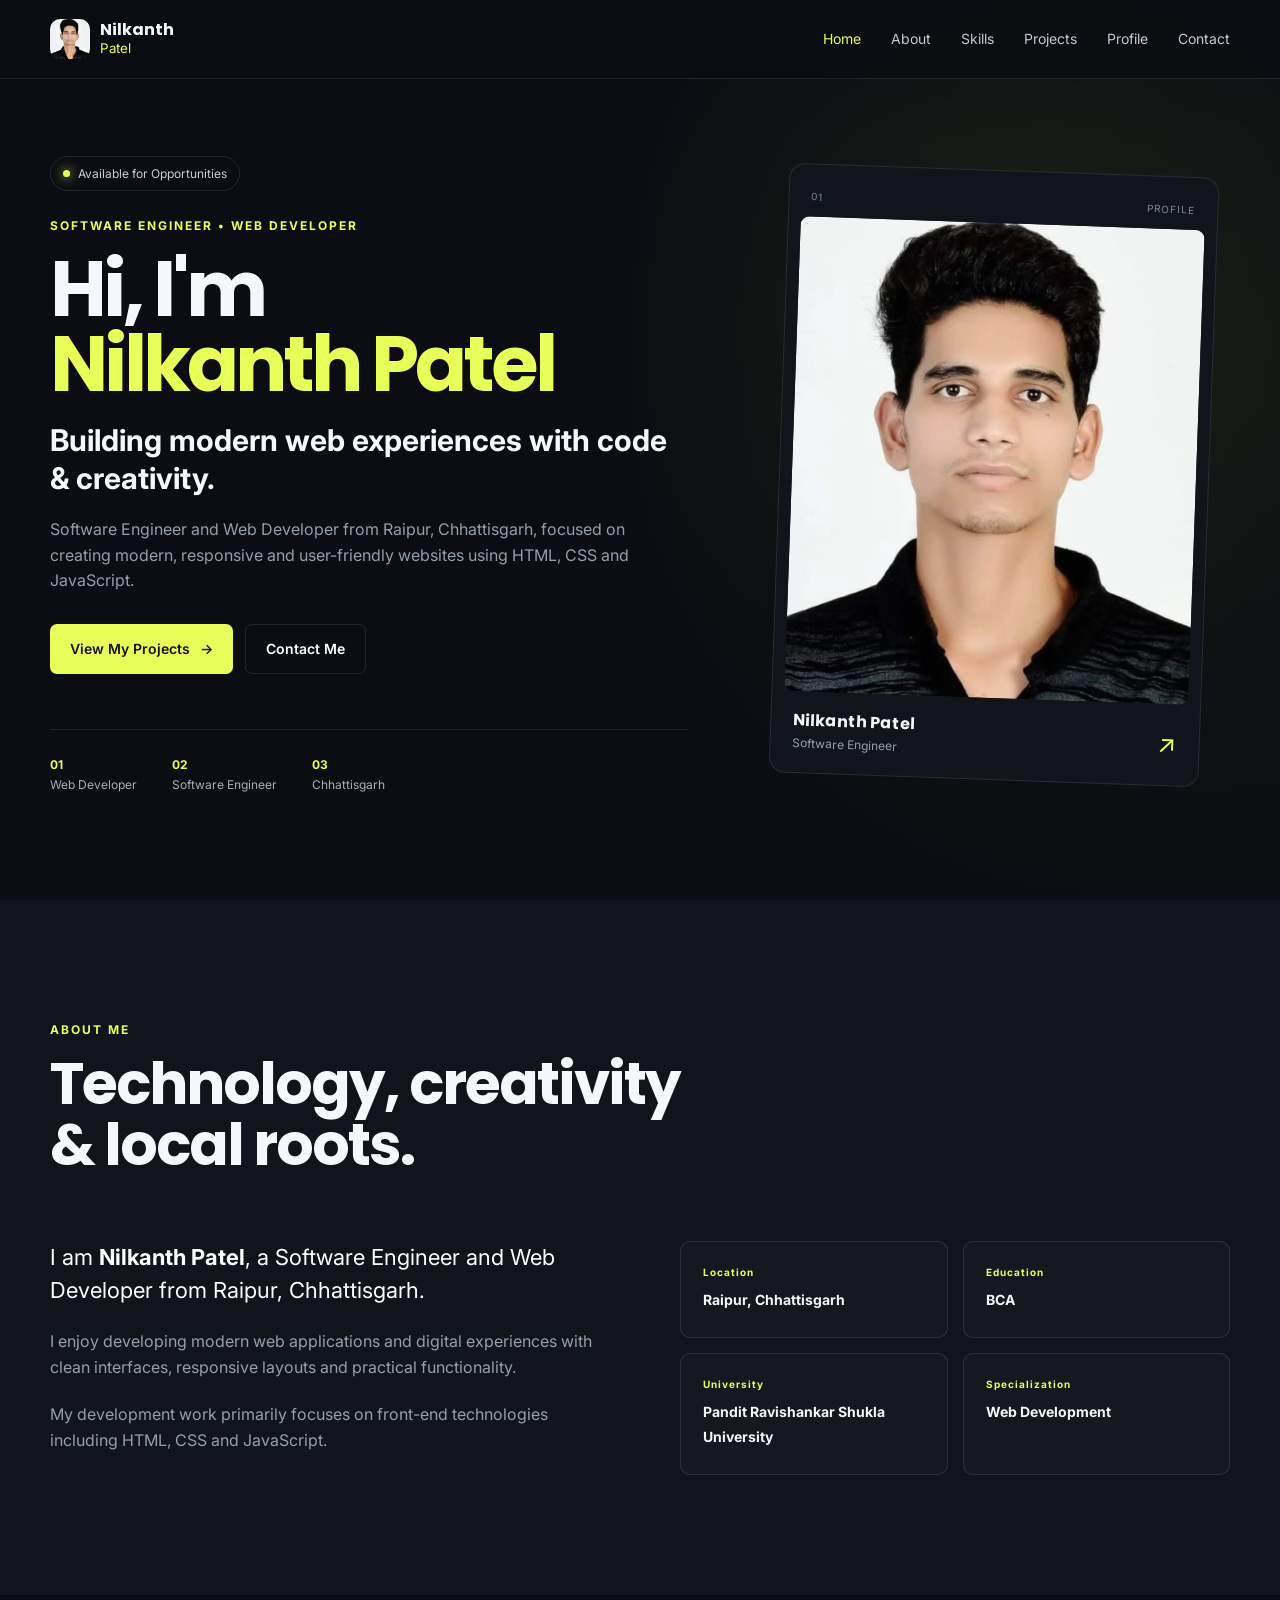
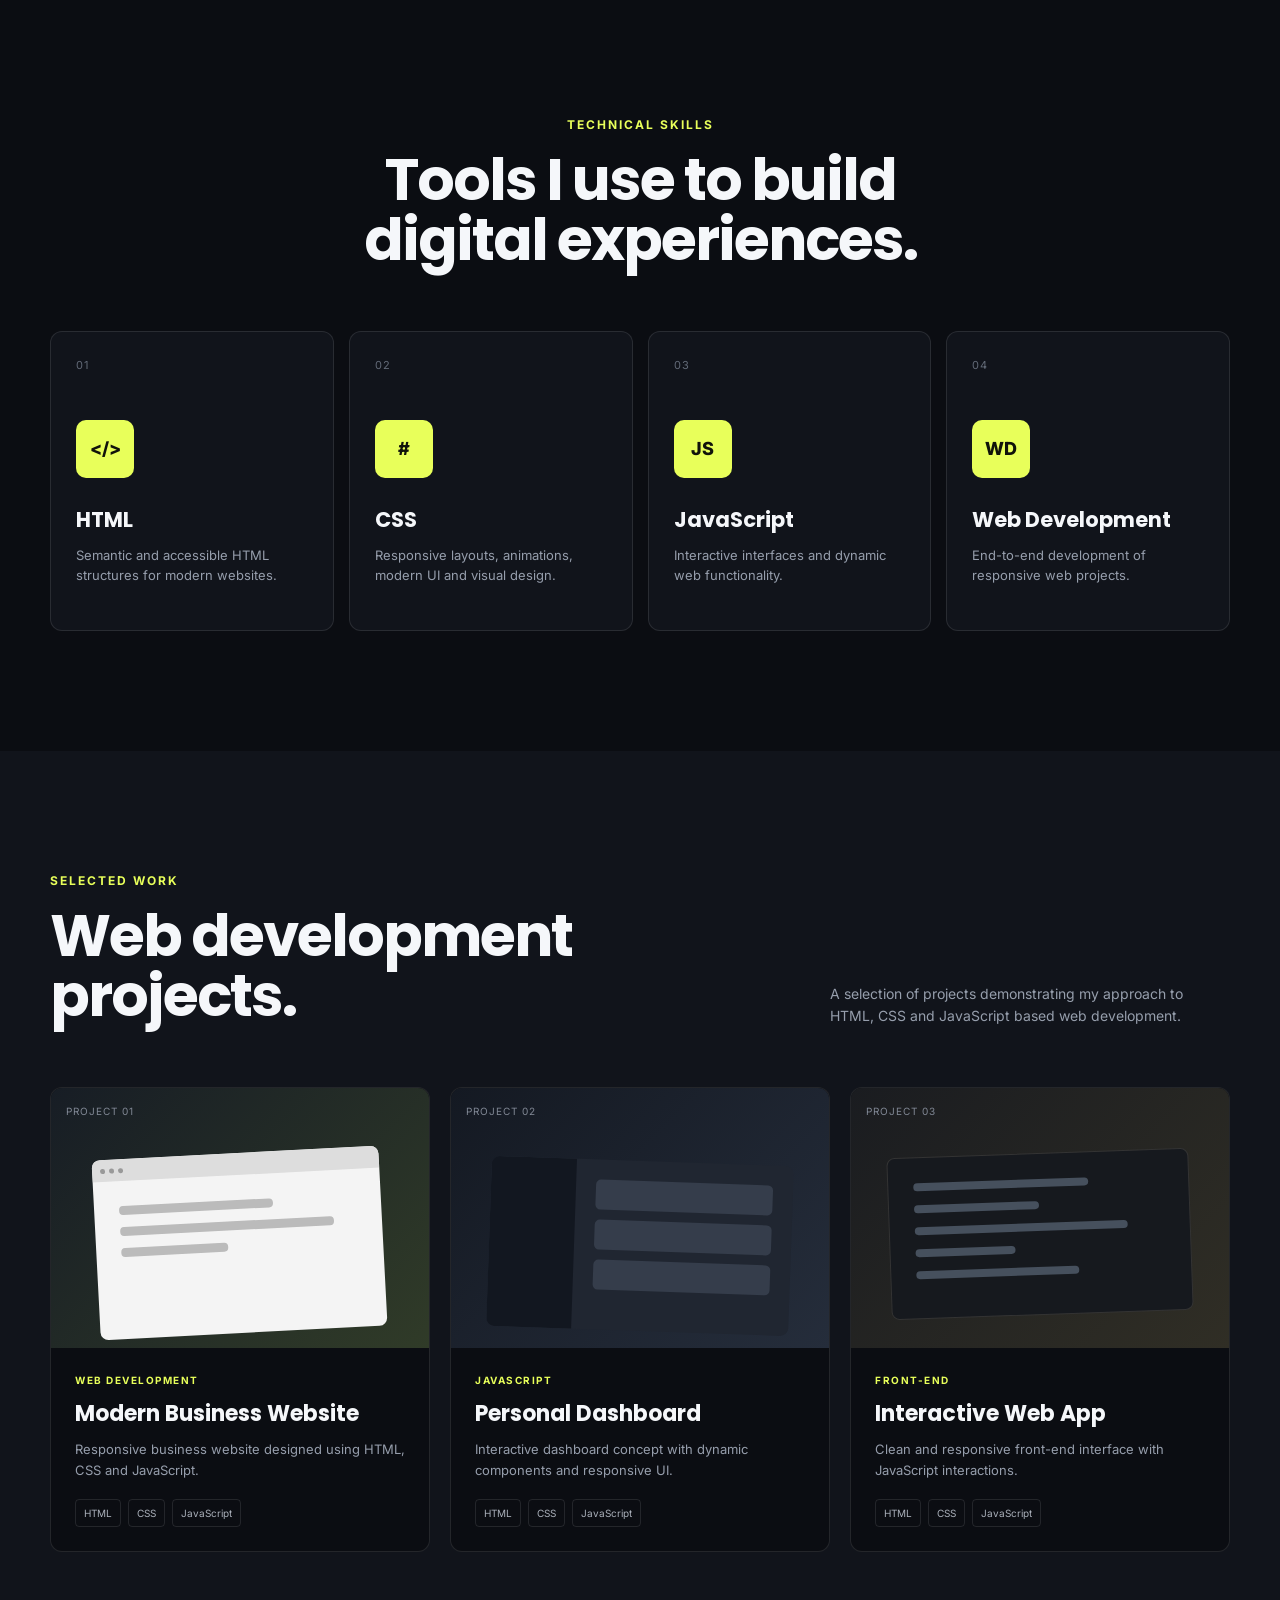
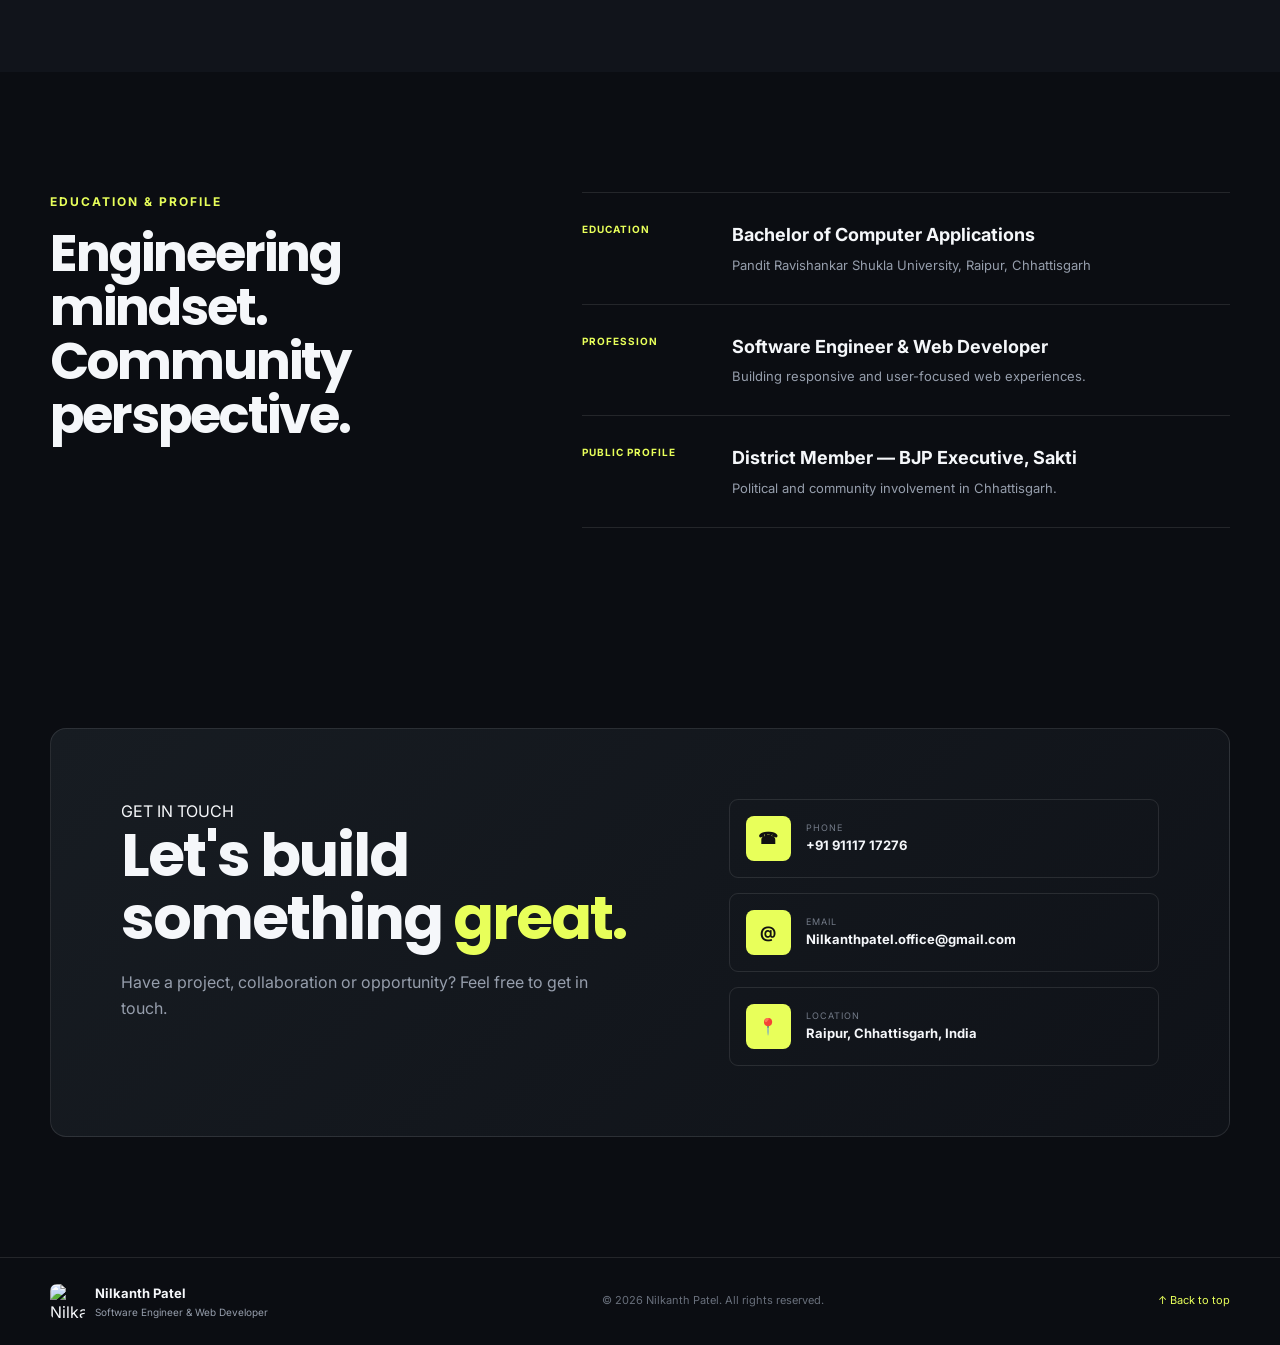
==== index.html @ b7feddc4 "Update index.html Update" ====
<!DOCTYPE html>
<html lang="en">
<head>
    <meta charset="UTF-8">

    <meta
        name="viewport"
        content="width=device-width, initial-scale=1.0"
    >

    <meta
        name="description"
        content="Nilkanth Patel - Software Engineer and Web Developer from Raipur, Chhattisgarh."
    >

    <meta
        name="author"
        content="Nilkanth Patel"
    >

    <title>Nilkanth Patel | Software Engineer & Web Developer</title>

    <link rel="stylesheet" href="style.css">

    <!-- Google Font -->
    <link
        href="https://fonts.googleapis.com/css2?family=Inter:wght@400;500;600;700;800&family=Poppins:wght@500;600;700;800&display=swap"
        rel="stylesheet"
    >
</head>

<body>

    <!-- ================= NAVBAR ================= -->

    <header class="navbar">

        <div class="container nav-container">

            <a href="#home" class="logo">

                <div class="logo-image">
                    <img
                        src="Screenshot_2026-09-07-18-10-45-89_a23b203fd3aafc6dcb84e438dda678b6.jpg "
                        alt="Nilkanth Patel Logo"
                    >
                </div>

                <div>
                    <span>Nilkanth</span>
                    <small>Patel</small>
                </div>

            </a>

            <button
                class="menu-toggle"
                id="menuToggle"
                aria-label="Open menu"
            >
                ☰
            </button>

            <nav id="navMenu">

                <a href="#home">Home</a>
                <a href="#about">About</a>
                <a href="#skills">Skills</a>
                <a href="#projects">Projects</a>
                <a href="#profile">Profile</a>
                <a href="#contact">Contact</a>

            </nav>

        </div>

    </header>


    <!-- ================= HERO ================= -->

    <section id="home" class="hero">

        <div class="container hero-container">

            <div class="hero-content">

                <div class="status">
                    <span></span>
                    Available for Opportunities
                </div>

                <p class="eyebrow">
                    SOFTWARE ENGINEER • WEB DEVELOPER
                </p>

                <h1>
                    Hi, I'm
                    <span>Nilkanth Patel</span>
                </h1>

                <h2>
                    Building modern web experiences
                    with code & creativity.
                </h2>

                <p class="hero-description">
                    Software Engineer and Web Developer from
                    Raipur, Chhattisgarh, focused on creating
                    modern, responsive and user-friendly
                    websites using HTML, CSS and JavaScript.
                </p>

                <div class="hero-buttons">

                    <a
                        href="#projects"
                        class="btn btn-primary"
                    >
                        View My Projects
                        <span>→</span>
                    </a>

                    <a
                        href="#contact"
                        class="btn btn-outline"
                    >
                        Contact Me
                    </a>

                </div>

                <div class="quick-info">

                    <div>
                        <strong>01</strong>
                        <span>Web Developer</span>
                    </div>

                    <div>
                        <strong>02</strong>
                        <span>Software Engineer</span>
                    </div>

                    <div>
                        <strong>03</strong>
                        <span>Chhattisgarh</span>
                    </div>

                </div>

            </div>


            <div class="hero-image-wrapper">

                <div class="image-glow"></div>

                <div class="profile-card">

                    <div class="profile-top">
                        <span>01</span>
                        <span>PROFILE</span>
                    </div>

                    <img
                        src="Screenshot_2026-09-07-18-10-45-89_a23b203fd3aafc6dcb84e438dda678b6.jpg "
                        alt="Nilkanth Patel"
                        class="profile-image"
                    >

                    <div class="profile-bottom">

                        <div>
                            <strong>Nilkanth Patel</strong>
                            <span>Software Engineer</span>
                        </div>

                        <span class="arrow">↗</span>

                    </div>

                </div>

            </div>

        </div>

    </section>


    <!-- ================= ABOUT ================= -->

    <section id="about" class="section about">

        <div class="container">

            <div class="section-heading">

                <p>ABOUT ME</p>

                <h2>
                    Technology, creativity
                    <br>
                    & local roots.
                </h2>

            </div>


            <div class="about-grid">

                <div class="about-text">

                    <p class="large-text">
                        I am <strong>Nilkanth Patel</strong>,
                        a Software Engineer and Web Developer
                        from Raipur, Chhattisgarh.
                    </p>

                    <p>
                        I enjoy developing modern web
                        applications and digital experiences
                        with clean interfaces, responsive
                        layouts and practical functionality.
                    </p>

                    <p>
                        My development work primarily focuses
                        on front-end technologies including
                        HTML, CSS and JavaScript.
                    </p>

                </div>


                <div class="about-details">

                    <div class="detail-box">
                        <span>Location</span>
                        <strong>Raipur, Chhattisgarh</strong>
                    </div>

                    <div class="detail-box">
                        <span>Education</span>
                        <strong>BCA</strong>
                    </div>

                    <div class="detail-box">
                        <span>University</span>
                        <strong>
                            Pandit Ravishankar Shukla University
                        </strong>
                    </div>

                    <div class="detail-box">
                        <span>Specialization</span>
                        <strong>
                            Web Development
                        </strong>
                    </div>

                </div>

            </div>

        </div>

    </section>


    <!-- ================= SKILLS ================= -->

    <section id="skills" class="section skills-section">

        <div class="container">

            <div class="section-heading center">

                <p>TECHNICAL SKILLS</p>

                <h2>
                    Tools I use to build
                    <br>
                    digital experiences.
                </h2>

            </div>


            <div class="skills-grid">

                <div class="skill-card">

                    <div class="skill-number">
                        01
                    </div>

                    <div class="skill-icon">
                        &lt;/&gt;
                    </div>

                    <h3>HTML</h3>

                    <p>
                        Semantic and accessible HTML
                        structures for modern websites.
                    </p>

                </div>


                <div class="skill-card">

                    <div class="skill-number">
                        02
                    </div>

                    <div class="skill-icon">
                        #
                    </div>

                    <h3>CSS</h3>

                    <p>
                        Responsive layouts, animations,
                        modern UI and visual design.
                    </p>

                </div>


                <div class="skill-card">

                    <div class="skill-number">
                        03
                    </div>

                    <div class="skill-icon">
                        JS
                    </div>

                    <h3>JavaScript</h3>

                    <p>
                        Interactive interfaces and
                        dynamic web functionality.
                    </p>

                </div>


                <div class="skill-card">

                    <div class="skill-number">
                        04
                    </div>

                    <div class="skill-icon">
                        WD
                    </div>

                    <h3>Web Development</h3>

                    <p>
                        End-to-end development of
                        responsive web projects.
                    </p>

                </div>

            </div>

        </div>

    </section>


    <!-- ================= PROJECTS ================= -->

    <section id="projects" class="section projects-section">

        <div class="container">

            <div class="projects-heading">

                <div class="section-heading">

                    <p>SELECTED WORK</p>

                    <h2>
                        Web development
                        projects.
                    </h2>

                </div>

                <p>
                    A selection of projects demonstrating
                    my approach to HTML, CSS and JavaScript
                    based web development.
                </p>

            </div>


            <div class="projects-grid">

                <!-- Project 01 -->

                <article class="project-card">

                    <div class="project-image project-one">

                        <span>
                            PROJECT 01
                        </span>

                        <div class="browser-ui">

                            <div class="browser-bar">
                                <i></i>
                                <i></i>
                                <i></i>
                            </div>

                            <div class="mock-content">

                                <div></div>
                                <div></div>
                                <div></div>

                            </div>

                        </div>

                    </div>

                    <div class="project-content">

                        <p class="project-type">
                            WEB DEVELOPMENT
                        </p>

                        <h3>
                            Modern Business Website
                        </h3>

                        <p>
                            Responsive business website
                            designed using HTML, CSS and
                            JavaScript.
                        </p>

                        <div class="tags">

                            <span>HTML</span>
                            <span>CSS</span>
                            <span>JavaScript</span>

                        </div>

                    </div>

                </article>


                <!-- Project 02 -->

                <article class="project-card">

                    <div class="project-image project-two">

                        <span>
                            PROJECT 02
                        </span>

                        <div class="dashboard-mock">

                            <div class="dash-sidebar"></div>

                            <div class="dash-main">

                                <div class="dash-row"></div>
                                <div class="dash-row"></div>
                                <div class="dash-row"></div>

                            </div>

                        </div>

                    </div>

                    <div class="project-content">

                        <p class="project-type">
                            JAVASCRIPT
                        </p>

                        <h3>
                            Personal Dashboard
                        </h3>

                        <p>
                            Interactive dashboard concept
                            with dynamic components and
                            responsive UI.
                        </p>

                        <div class="tags">

                            <span>HTML</span>
                            <span>CSS</span>
                            <span>JavaScript</span>

                        </div>

                    </div>

                </article>


                <!-- Project 03 -->

                <article class="project-card">

                    <div class="project-image project-three">

                        <span>
                            PROJECT 03
                        </span>

                        <div class="editor-mock">

                            <div class="code-line"></div>
                            <div class="code-line"></div>
                            <div class="code-line"></div>
                            <div class="code-line"></div>
                            <div class="code-line"></div>

                        </div>

                    </div>

                    <div class="project-content">

                        <p class="project-type">
                            FRONT-END
                        </p>

                        <h3>
                            Interactive Web App
                        </h3>

                        <p>
                            Clean and responsive front-end
                            interface with JavaScript
                            interactions.
                        </p>

                        <div class="tags">

                            <span>HTML</span>
                            <span>CSS</span>
                            <span>JavaScript</span>

                        </div>

                    </div>

                </article>

            </div>

        </div>

    </section>


    <!-- ================= PROFILE ================= -->

    <section id="profile" class="section profile-section">

        <div class="container">

            <div class="profile-grid">

                <div>

                    <p class="eyebrow">
                        EDUCATION & PROFILE
                    </p>

                    <h2>
                        Engineering mindset.
                        <br>
                        Community perspective.
                    </h2>

                </div>


                <div class="profile-list">

                    <div class="profile-item">

                        <span>EDUCATION</span>

                        <div>
                            <h3>
                                Bachelor of Computer Applications
                            </h3>

                            <p>
                                Pandit Ravishankar Shukla University,
                                Raipur, Chhattisgarh
                            </p>
                        </div>

                    </div>


                    <div class="profile-item">

                        <span>PROFESSION</span>

                        <div>
                            <h3>
                                Software Engineer &
                                Web Developer
                            </h3>

                            <p>
                                Building responsive and
                                user-focused web experiences.
                            </p>
                        </div>

                    </div>


                    <div class="profile-item">

                        <span>PUBLIC PROFILE</span>

                        <div>
                            <h3>
                                District Member —
                                BJP Executive, Sakti
                            </h3>

                            <p>
                                Political and community
                                involvement in Chhattisgarh.
                            </p>
                        </div>

                    </div>

                </div>

            </div>

        </div>

    </section>


    <!-- ================= CONTACT ================= -->

    <section id="contact" class="section contact-section">

        <div class="container">

            <div class="contact-box">

                <div class="contact-heading">

                    <p>GET IN TOUCH</p>

                    <h2>
                        Let's build something
                        <span>great.</span>
                    </h2>

                    <p>
                        Have a project, collaboration or
                        opportunity? Feel free to get in touch.
                    </p>

                </div>


                <div class="contact-details">

                    <a
                        href="tel:+919111717276"
                        class="contact-item"
                    >

                        <span class="contact-icon">
                            ☎
                        </span>

                        <div>
                            <small>PHONE</small>
                            <strong>
                                +91 91117 17276
                            </strong>
                        </div>

                    </a>


                    <a
                        href="mailto:Nilkanthpatel.office@gmail.com"
                        class="contact-item"
                    >

                        <span class="contact-icon">
                            @
                        </span>

                        <div>
                            <small>EMAIL</small>
                            <strong>
                                Nilkanthpatel.office@gmail.com
                            </strong>
                        </div>

                    </a>


                    <div class="contact-item">

                        <span class="contact-icon">
                            📍
                        </span>

                        <div>
                            <small>LOCATION</small>
                            <strong>
                                Raipur, Chhattisgarh, India
                            </strong>
                        </div>

                    </div>

                </div>

            </div>

        </div>

    </section>


    <!-- ================= FOOTER ================= -->

    <footer>

        <div class="container footer-container">

            <div class="footer-logo">

                <img
                    src="assets/logo.png"
                    alt="Nilkanth Patel"
                >

                <div>
                    <strong>
                        Nilkanth Patel
                    </strong>

                    <span>
                        Software Engineer & Web Developer
                    </span>
                </div>

            </div>


            <p>
                © <span id="year"></span>
                Nilkanth Patel. All rights reserved.
            </p>


            <a href="#home" class="back-top">
                ↑ Back to top
            </a>

        </div>

    </footer>


    <script src="script.js"></script>

</body>
</html>
---- style.css ----
:root {
    --bg: #0b0d12;
    --surface: #11141b;
    --surface-2: #171b23;
    --text: #f5f7fa;
    --muted: #969eac;
    --border: rgba(255,255,255,0.1);
    --accent: #e8ff5a;
    --accent-dark: #c9df35;
    --max-width: 1180px;
}


/* ================= RESET ================= */

* {
    margin: 0;
    padding: 0;
    box-sizing: border-box;
}

html {
    scroll-behavior: smooth;
}

body {
    font-family: "Inter", sans-serif;
    background: var(--bg);
    color: var(--text);
    line-height: 1.6;
    overflow-x: hidden;
}

a {
    color: inherit;
    text-decoration: none;
}

img {
    max-width: 100%;
    display: block;
}

button {
    font-family: inherit;
}


/* ================= CONTAINER ================= */

.container {
    width: min(
        calc(100% - 40px),
        var(--max-width)
    );

    margin: auto;
}


/* ================= NAVBAR ================= */

.navbar {
    position: fixed;
    top: 0;
    left: 0;
    width: 100%;
    z-index: 1000;

    background:
        rgba(11, 13, 18, 0.82);

    backdrop-filter: blur(18px);

    border-bottom:
        1px solid var(--border);
}

.nav-container {
    height: 78px;

    display: flex;
    align-items: center;
    justify-content: space-between;
}

.logo {
    display: flex;
    align-items: center;
    gap: 10px;
}

.logo-image {
    width: 40px;
    height: 40px;
    border-radius: 10px;
    overflow: hidden;
    background: var(--accent);
}

.logo-image img {
    width: 100%;
    height: 100%;
    object-fit: cover;
}

.logo > div:last-child {
    display: flex;
    flex-direction: column;
    line-height: 1;
}

.logo span {
    font-family: "Poppins", sans-serif;
    font-weight: 700;
}

.logo small {
    color: var(--accent);
    margin-top: 4px;
}

nav {
    display: flex;
    align-items: center;
    gap: 30px;
}

nav a {
    color: #c5cad3;
    font-size: 14px;
    transition: 0.3s;
}

nav a:hover {
    color: var(--accent);
}

.menu-toggle {
    display: none;
    border: 0;
    background: transparent;
    color: white;
    font-size: 26px;
    cursor: pointer;
}


/* ================= HERO ================= */

.hero {
    min-height: 100vh;
    padding-top: 150px;
    padding-bottom: 100px;

    display: flex;
    align-items: center;

    position: relative;
}

.hero::before {
    content: "";

    position: absolute;

    width: 500px;
    height: 500px;

    background: var(--accent);

    filter: blur(180px);

    opacity: 0.06;

    right: -150px;
    top: 100px;

    pointer-events: none;
}

.hero-container {
    display: grid;

    grid-template-columns:
        1.15fr 0.85fr;

    gap: 70px;

    align-items: center;
}

.status {
    display: inline-flex;
    align-items: center;
    gap: 8px;

    padding: 7px 12px;

    border:
        1px solid var(--border);

    border-radius: 50px;

    color: #c8cdd6;

    font-size: 12px;

    margin-bottom: 25px;
}

.status span {
    width: 7px;
    height: 7px;

    background: var(--accent);

    border-radius: 50%;

    box-shadow:
        0 0 12px var(--accent);
}

.eyebrow {
    color: var(--accent);
    font-size: 12px;
    font-weight: 700;
    letter-spacing: 2px;
    margin-bottom: 16px;
}

.hero h1 {
    font-family: "Poppins", sans-serif;

    font-size:
        clamp(45px, 6vw, 82px);

    line-height: 0.98;

    letter-spacing: -4px;

    margin-bottom: 20px;
}

.hero h1 span {
    display: block;
    color: var(--accent);
}

.hero h2 {
    font-size:
        clamp(20px, 2.5vw, 30px);

    max-width: 650px;

    line-height: 1.25;

    margin-bottom: 20px;
}

.hero-description {
    max-width: 650px;

    color: var(--muted);

    font-size: 16px;

    margin-bottom: 30px;
}

.hero-buttons {
    display: flex;
    flex-wrap: wrap;
    gap: 12px;
}

.btn {
    display: inline-flex;

    align-items: center;
    gap: 10px;

    padding: 13px 20px;

    border-radius: 7px;

    font-size: 14px;
    font-weight: 600;

    transition:
        transform 0.3s,
        background 0.3s;
}

.btn:hover {
    transform: translateY(-3px);
}

.btn-primary {
    background: var(--accent);
    color: #10130a;
}

.btn-primary:hover {
    background: var(--accent-dark);
}

.btn-outline {
    border: 1px solid var(--border);
    color: white;
}

.btn-outline:hover {
    border-color: var(--accent);
    color: var(--accent);
}

.quick-info {
    display: flex;
    gap: 35px;

    margin-top: 55px;

    padding-top: 25px;

    border-top: 1px solid var(--border);
}

.quick-info div {
    display: flex;
    flex-direction: column;
}

.quick-info strong {
    color: var(--accent);
    font-size: 12px;
}

.quick-info span {
    color: #a8aeb8;
    font-size: 12px;
}


/* ================= HERO IMAGE ================= */

.hero-image-wrapper {
    position: relative;

    display: flex;
    justify-content: center;
}

.image-glow {
    position: absolute;

    width: 320px;
    height: 320px;

    background: var(--accent);

    filter: blur(130px);

    opacity: 0.09;
}

.profile-card {
    width: min(100%, 430px);

    padding: 12px;

    background: var(--surface);

    border:
        1px solid var(--border);

    border-radius: 16px;

    position: relative;

    transform:
        rotate(2deg);

    transition:
        transform 0.5s;
}

.profile-card:hover {
    transform:
        rotate(0deg)
        translateY(-8px);
}

.profile-top {
    display: flex;
    justify-content: space-between;

    padding: 12px 10px;

    color: #7e8795;

    font-size: 10px;
    letter-spacing: 1px;
}

.profile-image {
    width: 100%;
    aspect-ratio: 0.85;

    object-fit: cover;

    border-radius: 9px;

    background: #20252d;
}

.profile-bottom {
    display: flex;
    justify-content: space-between;
    align-items: center;

    padding: 16px 10px 8px;
}

.profile-bottom div {
    display: flex;
    flex-direction: column;
}

.profile-bottom strong {
    font-family: "Poppins", sans-serif;
}

.profile-bottom span {
    color: var(--muted);
    font-size: 12px;
}

.profile-bottom .arrow {
    color: var(--accent);
    font-size: 25px;
}


/* ================= SECTIONS ================= */

.section {
    padding: 120px 0;
}

.section-heading p {
    color: var(--accent);

    font-size: 12px;

    font-weight: 700;

    letter-spacing: 2px;

    margin-bottom: 15px;
}

.section-heading h2 {
    font-family: "Poppins", sans-serif;

    font-size:
        clamp(35px, 5vw, 58px);

    line-height: 1.05;

    letter-spacing: -2px;
}

.section-heading.center {
    text-align: center;
}


/* ================= ABOUT ================= */

.about {
    background: var(--surface);
}

.about-grid {
    margin-top: 65px;

    display: grid;

    grid-template-columns:
        1fr 1fr;

    gap: 80px;
}

.about-text {
    color: var(--muted);
}

.about-text p {
    margin-bottom: 22px;
}

.about-text .large-text {
    color: white;

    font-size: 22px;

    line-height: 1.5;
}

.about-details {
    display: grid;

    grid-template-columns: 1fr 1fr;

    gap: 15px;
}

.detail-box {
    padding: 22px;

    border:
        1px solid var(--border);

    border-radius: 10px;

    background: rgba(255,255,255,0.02);
}

.detail-box span {
    display: block;

    color: var(--accent);

    font-size: 10px;

    font-weight: 700;

    letter-spacing: 1px;

    margin-bottom: 7px;
}

.detail-box strong {
    font-size: 14px;
}


/* ================= SKILLS ================= */

.skills-grid {
    margin-top: 60px;

    display: grid;

    grid-template-columns:
        repeat(4, 1fr);

    gap: 15px;
}

.skill-card {
    min-height: 300px;

    padding: 25px;

    border:
        1px solid var(--border);

    border-radius: 12px;

    background: var(--surface);

    transition:
        transform 0.3s,
        border 0.3s;
}

.skill-card:hover {
    transform: translateY(-7px);

    border-color:
        rgba(232,255,90,0.5);
}

.skill-number {
    color: #626a77;

    font-size: 11px;

    letter-spacing: 1px;
}

.skill-icon {
    margin-top: 45px;

    width: 58px;
    height: 58px;

    display: grid;
    place-items: center;

    border-radius: 10px;

    background: var(--accent);

    color: #10130a;

    font-weight: 800;

    font-size: 18px;
}

.skill-card h3 {
    margin-top: 25px;

    font-family: "Poppins", sans-serif;

    font-size: 21px;
}

.skill-card p {
    color: var(--muted);

    font-size: 13px;

    margin-top: 8px;
}


/* ================= PROJECTS ================= */

.projects-section {
    background: var(--surface);
}

.projects-heading {
    display: flex;

    justify-content: space-between;

    align-items: flex-end;

    gap: 40px;
}

.projects-heading > p {
    max-width: 400px;

    color: var(--muted);

    font-size: 14px;
}

.projects-grid {
    margin-top: 60px;

    display: grid;

    grid-template-columns:
        repeat(3, 1fr);

    gap: 20px;
}

.project-card {
    overflow: hidden;

    border:
        1px solid var(--border);

    border-radius: 12px;

    background: var(--bg);
}

.project-image {
    height: 260px;

    padding: 20px;

    position: relative;

    overflow: hidden;
}

.project-image > span {
    position: absolute;

    top: 15px;
    left: 15px;

    font-size: 10px;

    color: #818895;

    letter-spacing: 1px;
}

.project-one {
    background:
        linear-gradient(
            135deg,
            #171d25,
            #303b28
        );
}

.project-two {
    background:
        linear-gradient(
            135deg,
            #141922,
            #252d3b
        );
}

.project-three {
    background:
        linear-gradient(
            135deg,
            #1a1c20,
            #302e25
        );
}


/* Mock browser */

.browser-ui {
    position: absolute;

    left: 12%;
    right: 12%;
    top: 25%;

    height: 180px;

    background: #f4f4f4;

    border-radius: 8px;

    transform:
        rotate(-3deg);

    overflow: hidden;
}

.browser-bar {
    height: 22px;

    background: #ddd;

    display: flex;

    align-items: center;

    gap: 4px;

    padding-left: 8px;
}

.browser-bar i {
    width: 5px;
    height: 5px;

    background: #999;

    border-radius: 50%;
}

.mock-content {
    padding: 25px;
}

.mock-content div {
    height: 9px;

    background: #bbb;

    margin-bottom: 12px;

    border-radius: 4px;
}

.mock-content div:first-child {
    width: 65%;
}

.mock-content div:nth-child(2) {
    width: 90%;
}

.mock-content div:nth-child(3) {
    width: 45%;
}


/* Dashboard mock */

.dashboard-mock {
    position: absolute;

    left: 10%;
    right: 10%;
    top: 28%;

    height: 170px;

    background: #202631;

    border-radius: 8px;

    display: flex;

    overflow: hidden;

    transform: rotate(2deg);
}

.dash-sidebar {
    width: 28%;

    background: #121720;
}

.dash-main {
    flex: 1;

    padding: 20px;
}

.dash-row {
    height: 30px;

    margin-bottom: 10px;

    border-radius: 5px;

    background: #353d4b;
}


/* Code mock */

.editor-mock {
    position: absolute;

    left: 10%;
    right: 10%;
    top: 25%;

    padding: 25px;

    background: #16191e;

    border-radius: 8px;

    transform: rotate(-2deg);

    border:
        1px solid #333;
}

.code-line {
    height: 8px;

    margin-bottom: 14px;

    border-radius: 4px;

    background: #46505d;
}

.code-line:nth-child(1) {
    width: 70%;
}

.code-line:nth-child(2) {
    width: 50%;
}

.code-line:nth-child(3) {
    width: 85%;
}

.code-line:nth-child(4) {
    width: 40%;
}

.code-line:nth-child(5) {
    width: 65%;
}


/* Project content */

.project-content {
    padding: 24px;
}

.project-type {
    color: var(--accent);

    font-size: 10px;

    font-weight: 700;

    letter-spacing: 1.5px;
}

.project-content h3 {
    font-family: "Poppins", sans-serif;

    margin-top: 8px;

    font-size: 22px;
}

.project-content > p:not(.project-type) {
    color: var(--muted);

    font-size: 13px;

    margin-top: 8px;
}

.tags {
    display: flex;

    flex-wrap: wrap;

    gap: 7px;

    margin-top: 18px;
}

.tags span {
    padding: 5px 8px;

    border:
        1px solid var(--border);

    border-radius: 4px;

    color: #aab0ba;

    font-size: 10px;
}


/* ================= PROFILE ================= */

.profile-section {
    background: var(--bg);
}

.profile-grid {
    display: grid;

    grid-template-columns:
        0.8fr 1.2fr;

    gap: 100px;
}

.profile-grid h2 {
    font-family: "Poppins", sans-serif;

    font-size:
        clamp(32px, 4vw, 52px);

    line-height: 1.05;

    letter-spacing: -2px;
}

.profile-list {
    border-top:
        1px solid var(--border);
}

.profile-item {
    display: grid;

    grid-template-columns: 130px 1fr;

    gap: 20px;

    padding: 28px 0;

    border-bottom:
        1px solid var(--border);
}

.profile-item > span {
    color: var(--accent);

    font-size: 10px;

    font-weight: 700;

    letter-spacing: 1px;
}

.profile-item h3 {
    font-size: 18px;

    margin-bottom: 5px;
}

.profile-item p {
    color: var(--muted);

    font-size: 13px;
}


/* ================= CONTACT ================= */

.contact-section {
    padding-top: 80px;
}

.contact-box {
    padding: 70px;

    border:
        1px solid var(--border);

    border-radius: 16px;

    background:
        linear-gradient(
            135deg,
            #171c22,
            #0f1218
        );

    display: grid;

    grid-template-columns:
        1fr 0.8fr;

    gap: 70px;
}

.contact-heading h2 {
    font-family: "Poppins", sans-serif;

    font-size:
        clamp(35px, 5vw, 60px);

    line-height: 1.05;

    letter-spacing: -2px;
}

.contact-heading h2 span {
    color: var(--accent);
}

.contact-heading > p:last-child {
    color: var(--muted);

    margin-top: 20px;

    max-width: 480px;
}

.contact-details {
    display: flex;

    flex-direction: column;

    justify-content: center;

    gap: 15px;
}

.contact-item {
    display: flex;

    align-items: center;

    gap: 15px;

    padding: 16px;

    border:
        1px solid var(--border);

    border-radius: 9px;

    transition: 0.3s;
}

.contact-item:hover {
    border-color: var(--accent);

    transform: translateX(5px);
}

.contact-icon {
    width: 45px;
    height: 45px;

    display: grid;

    place-items: center;

    border-radius: 8px;

    background: var(--accent);

    color: #111;

    font-weight: 700;
}

.contact-item div {
    display: flex;

    flex-direction: column;
}

.contact-item small {
    color: #737b88;

    font-size: 9px;

    letter-spacing: 1px;
}

.contact-item strong {
    font-size: 13px;

    word-break: break-word;
}


/* ================= FOOTER ================= */

footer {
    border-top:
        1px solid var(--border);

    padding: 25px 0;
}

.footer-container {
    display: flex;

    justify-content: space-between;

    align-items: center;

    gap: 20px;
}

.footer-logo {
    display: flex;

    align-items: center;

    gap: 10px;
}

.footer-logo img {
    width: 35px;
    height: 35px;

    border-radius: 7px;

    object-fit: cover;
}

.footer-logo div {
    display: flex;

    flex-direction: column;
}

.footer-logo strong {
    font-size: 13px;
}

.footer-logo span {
    color: var(--muted);

    font-size: 10px;
}

footer p {
    color: #686f7b;

    font-size: 11px;
}

.back-top {
    color: var(--accent);

    font-size: 11px;
}


/* ================= RESPONSIVE ================= */

@media (max-width: 950px) {

    .hero-container {
        grid-template-columns: 1fr;

        text-align: center;
    }

    .hero-content {
        display: flex;

        flex-direction: column;

        align-items: center;
    }

    .hero-image-wrapper {
        order: -1;
    }

    .profile-card {
        max-width: 360px;
    }

    .skills-grid {
        grid-template-columns:
            repeat(2, 1fr);
    }

    .projects-grid {
        grid-template-columns: 1fr;
    }

    .profile-grid {
        grid-template-columns: 1fr;

        gap: 50px;
    }

    .contact-box {
        grid-template-columns: 1fr;

        padding: 45px;
    }
}


@media (max-width: 700px) {

    .container {
        width: min(
            calc(100% - 28px),
            var(--max-width)
        );
    }

    .nav-container {
        height: 68px;
    }

    .menu-toggle {
        display: block;
    }

    nav {
        position: absolute;

        top: 68px;
        left: 14px;
        right: 14px;

        display: none;

        flex-direction: column;

        align-items: stretch;

        gap: 0;

        background: #151920;

        border:
            1px solid var(--border);

        border-radius: 10px;

        overflow: hidden;
    }

    nav.active {
        display: flex;
    }

    nav a {
        padding: 14px 16px;

        border-bottom:
            1px solid var(--border);
    }

    .hero {
        padding-top: 115px;

        padding-bottom: 70px;
    }

    .hero h1 {
        letter-spacing: -2px;
    }

    .quick-info {
        gap: 15px;

        justify-content: center;
    }

    .section {
        padding: 80px 0;
    }

    .about-grid {
        grid-template-columns: 1fr;

        gap: 40px;
    }

    .about-details {
        grid-template-columns: 1fr;
    }

    .skills-grid {
        grid-template-columns: 1fr;
    }

    .projects-heading {
        flex-direction: column;

        align-items: flex-start;
    }

    .profile-item {
        grid-template-columns: 1fr;

        gap: 8px;
    }

    .contact-box {
        padding: 30px 20px;
    }

    .footer-container {
        flex-direction: column;

        text-align: center;
    }

    .footer-logo {
        justify-content: center;
    }
}

/* Scroll animation */

.reveal {
    opacity: 0;
    transform: translateY(25px);
    transition:
        opacity 0.7s ease,
        transform 0.7s ease;
}

.reveal.show {
    opacity: 1;
    transform: translateY(0);
}

nav a.active {
    color: var(--accent);
}
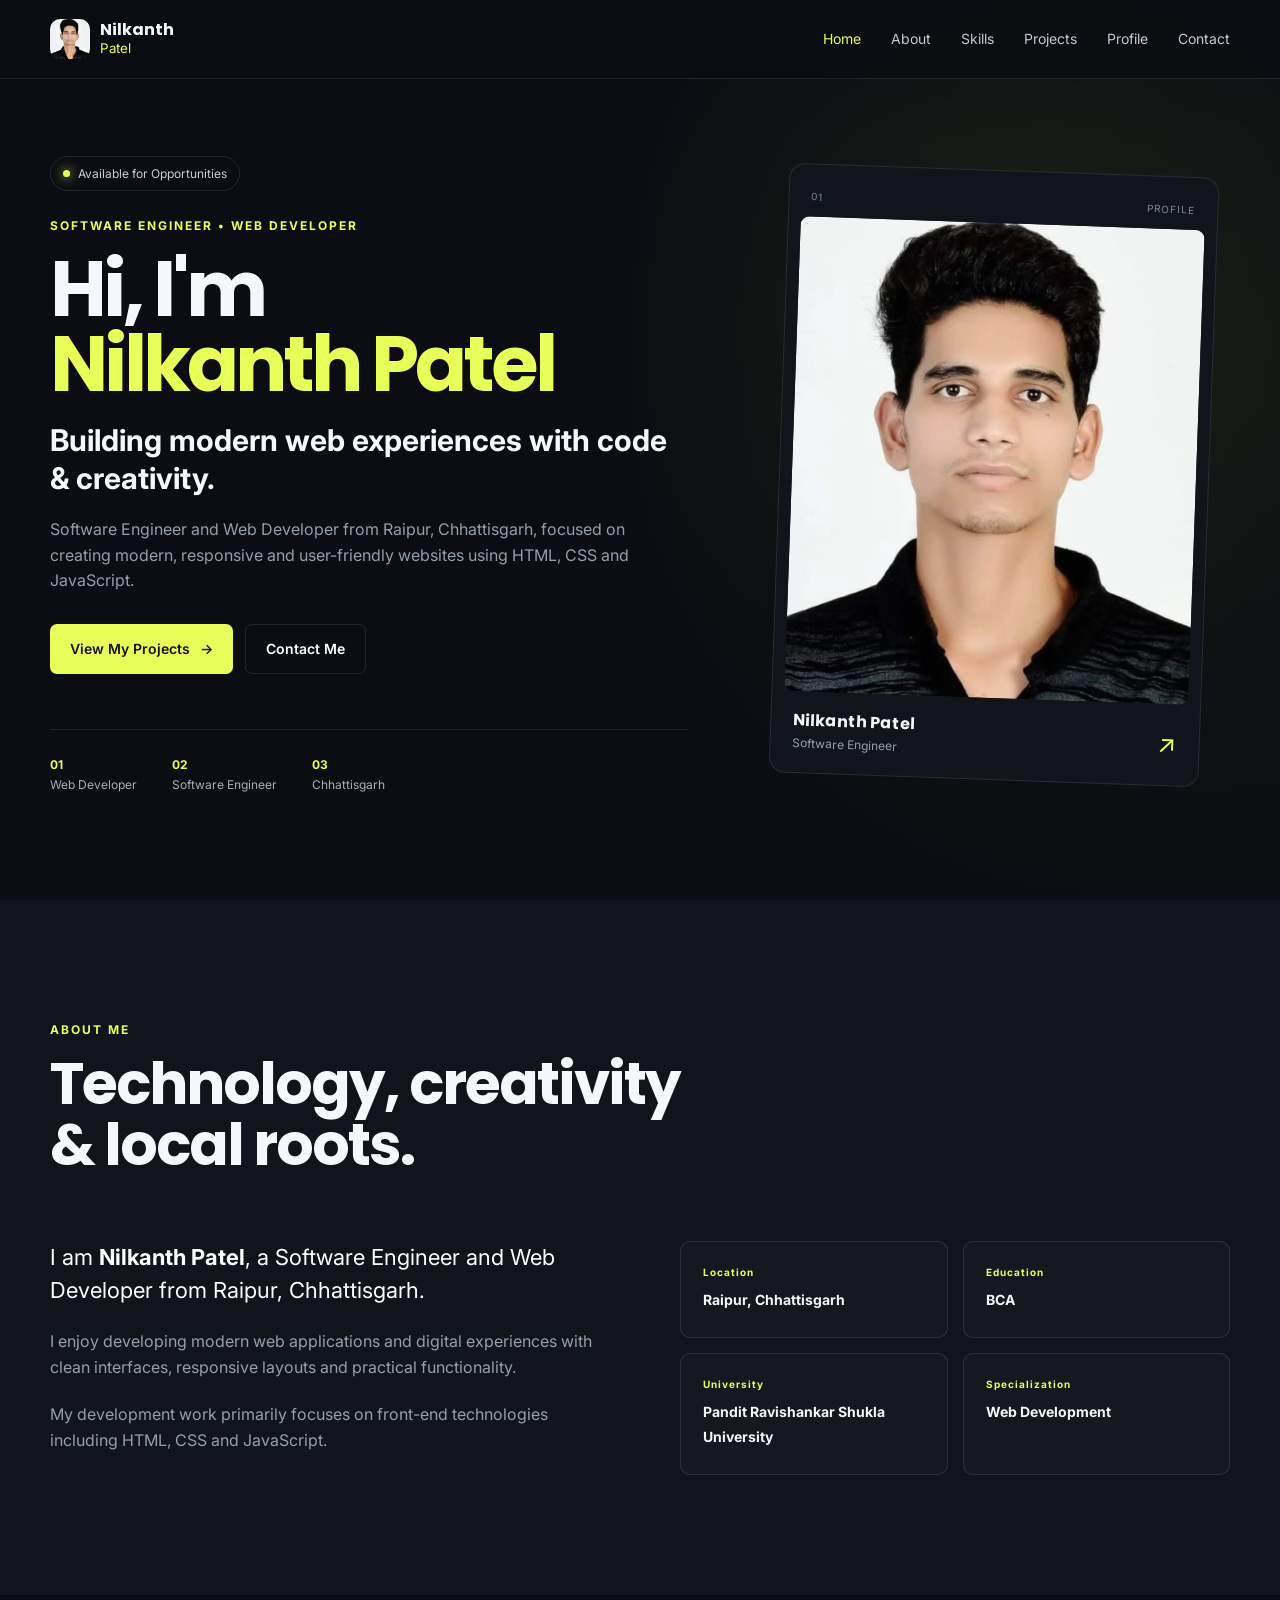
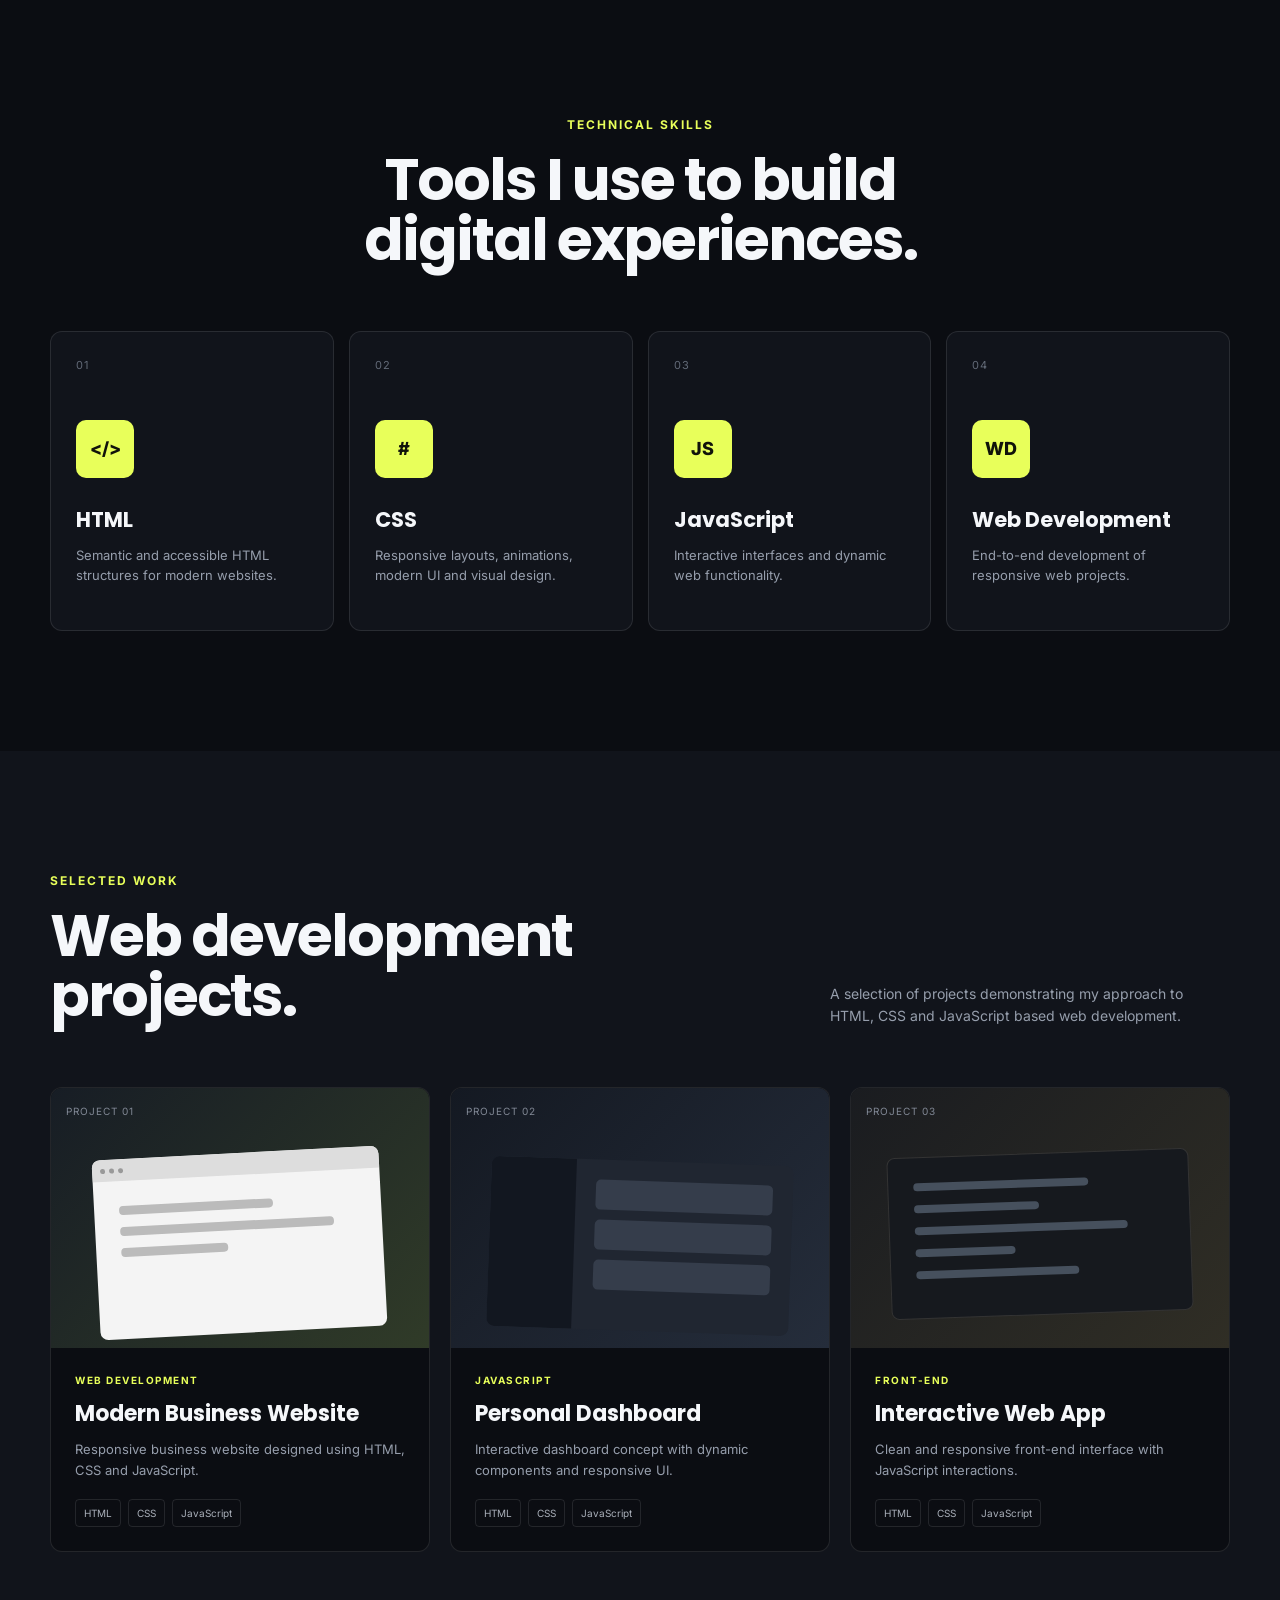
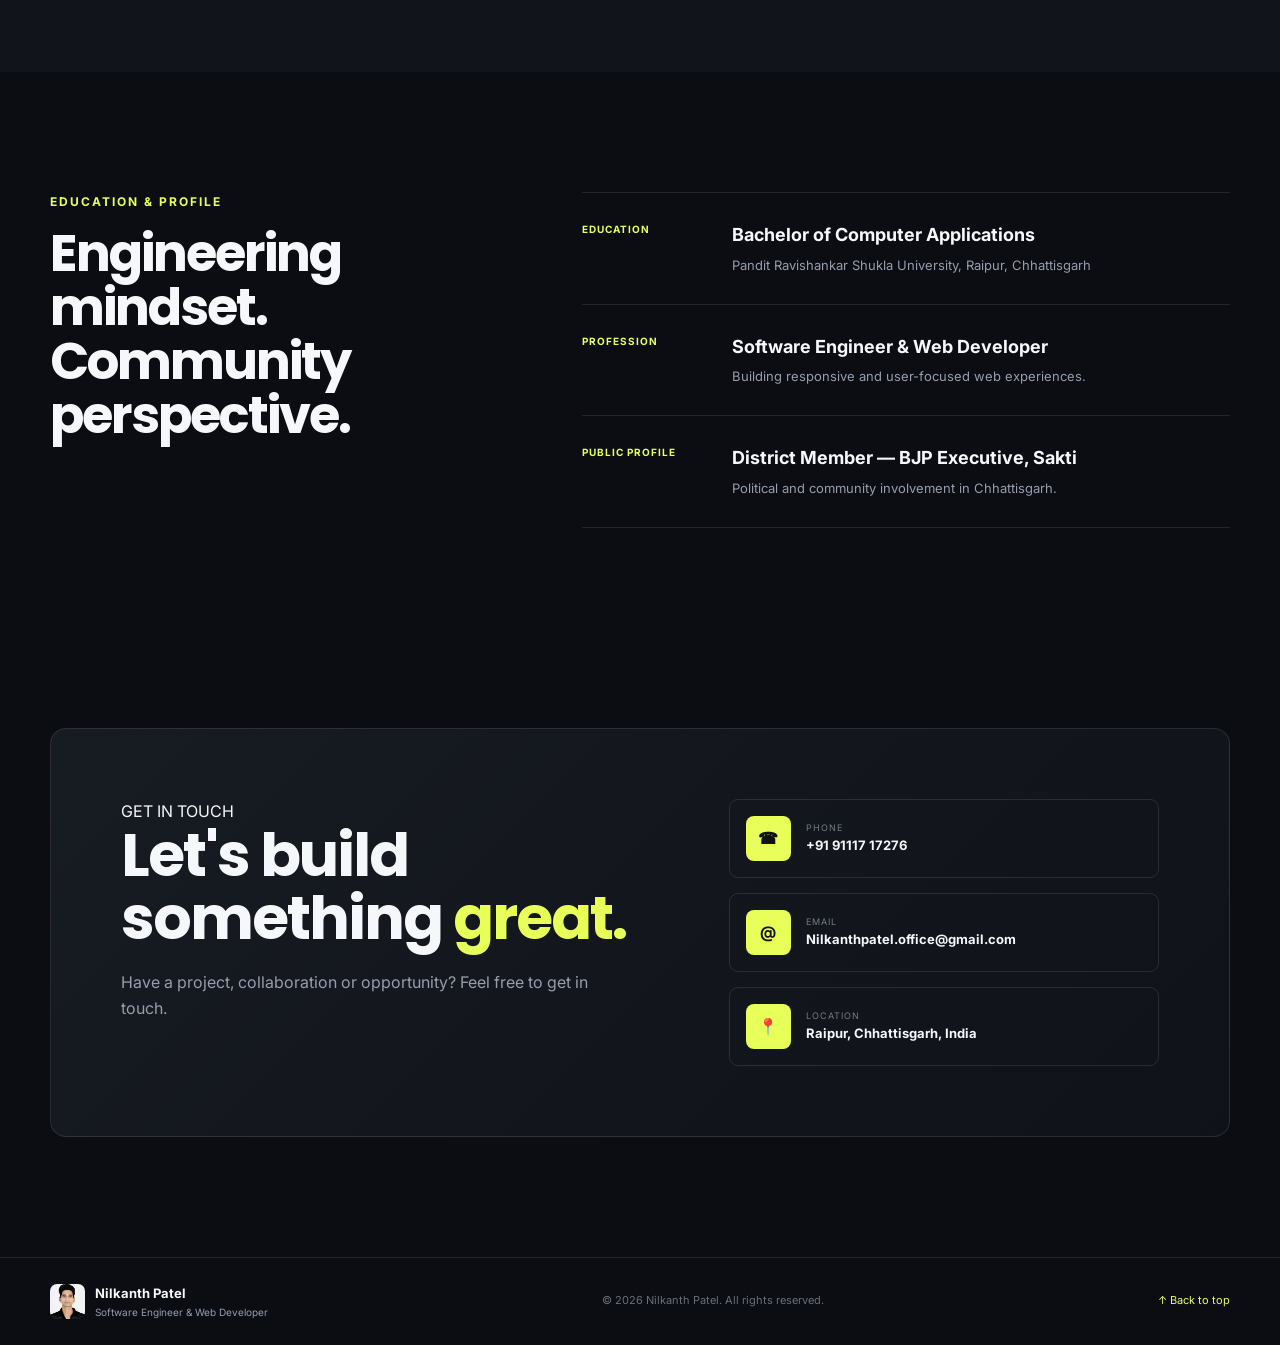
==== commit fbe7260e: "Update index.html Yes" ====
--- a/index.html
+++ b/index.html
@@ -764,7 +764,7 @@
             <div class="footer-logo">
 
                 <img
-                    src="assets/logo.png"
+                    src="Screenshot_2026-09-07-18-10-45-89_a23b203fd3aafc6dcb84e438dda678b6.jpg "
                     alt="Nilkanth Patel"
                 >
 
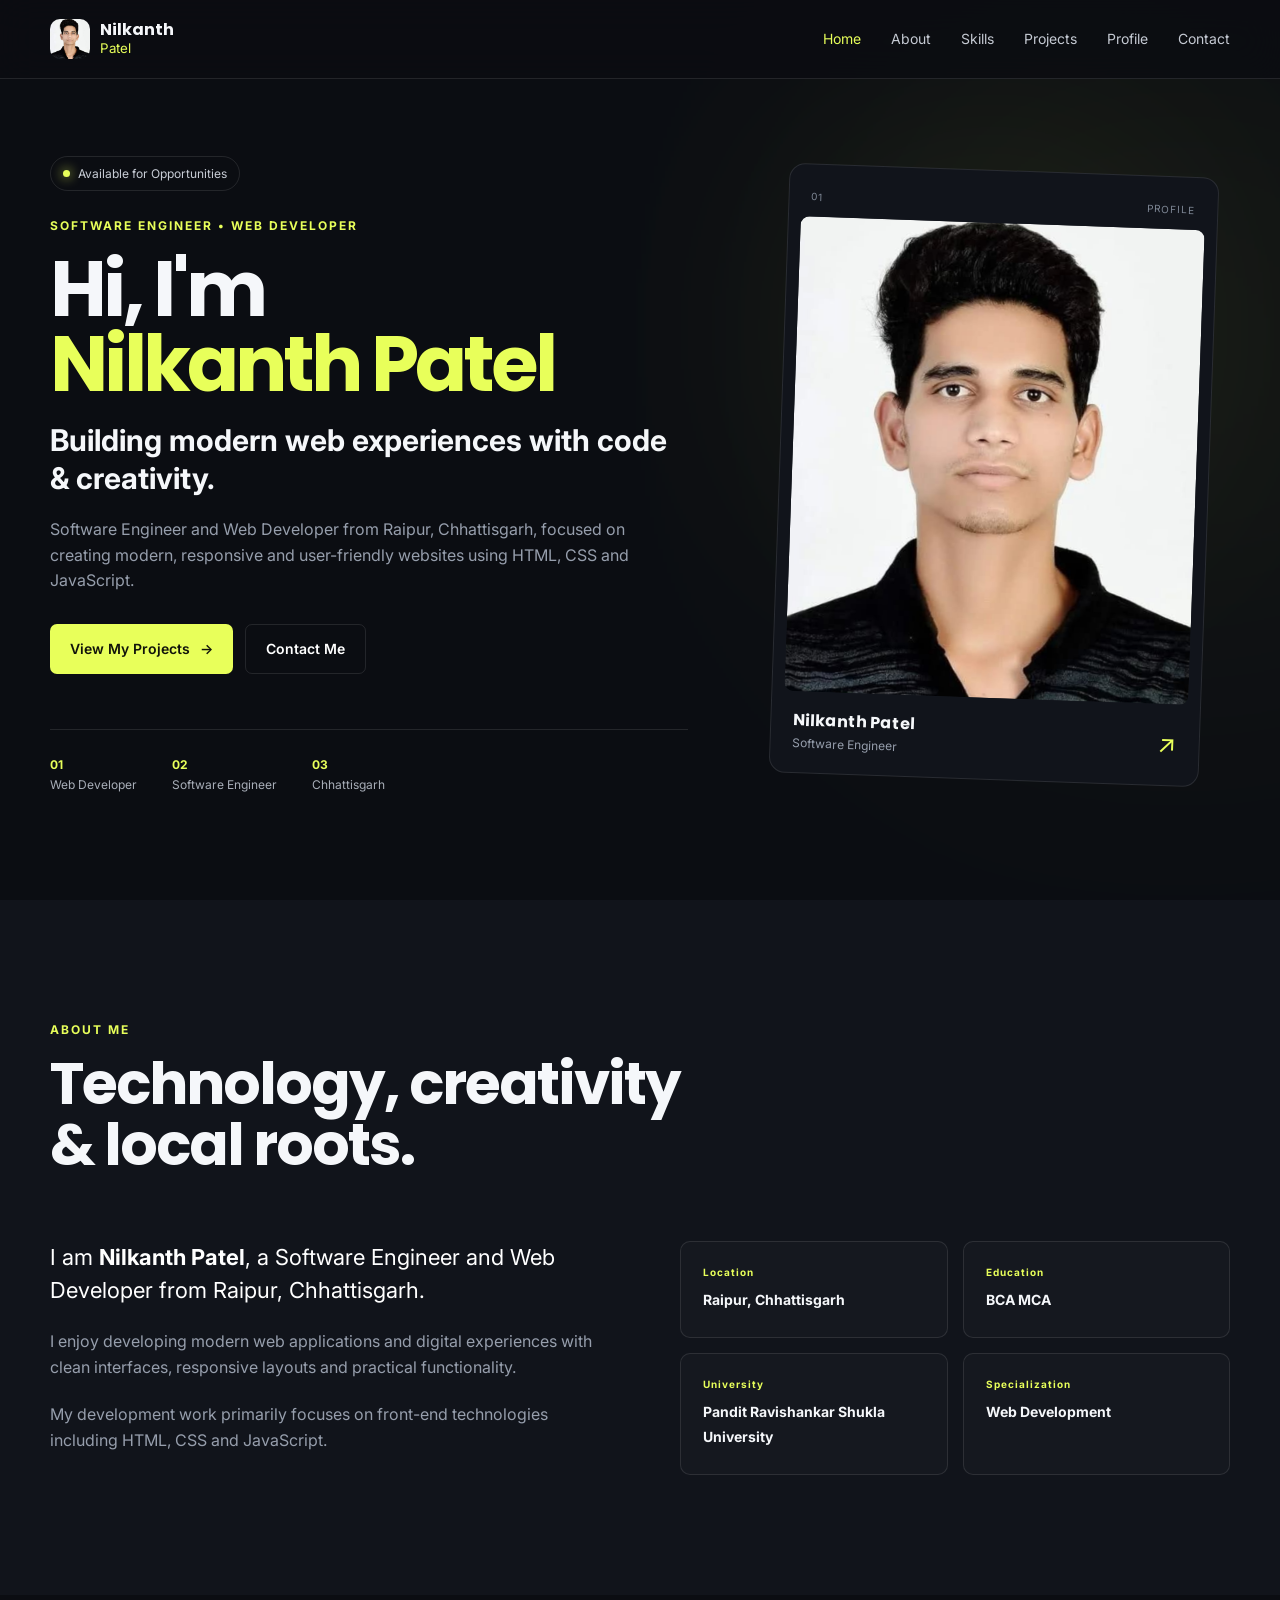
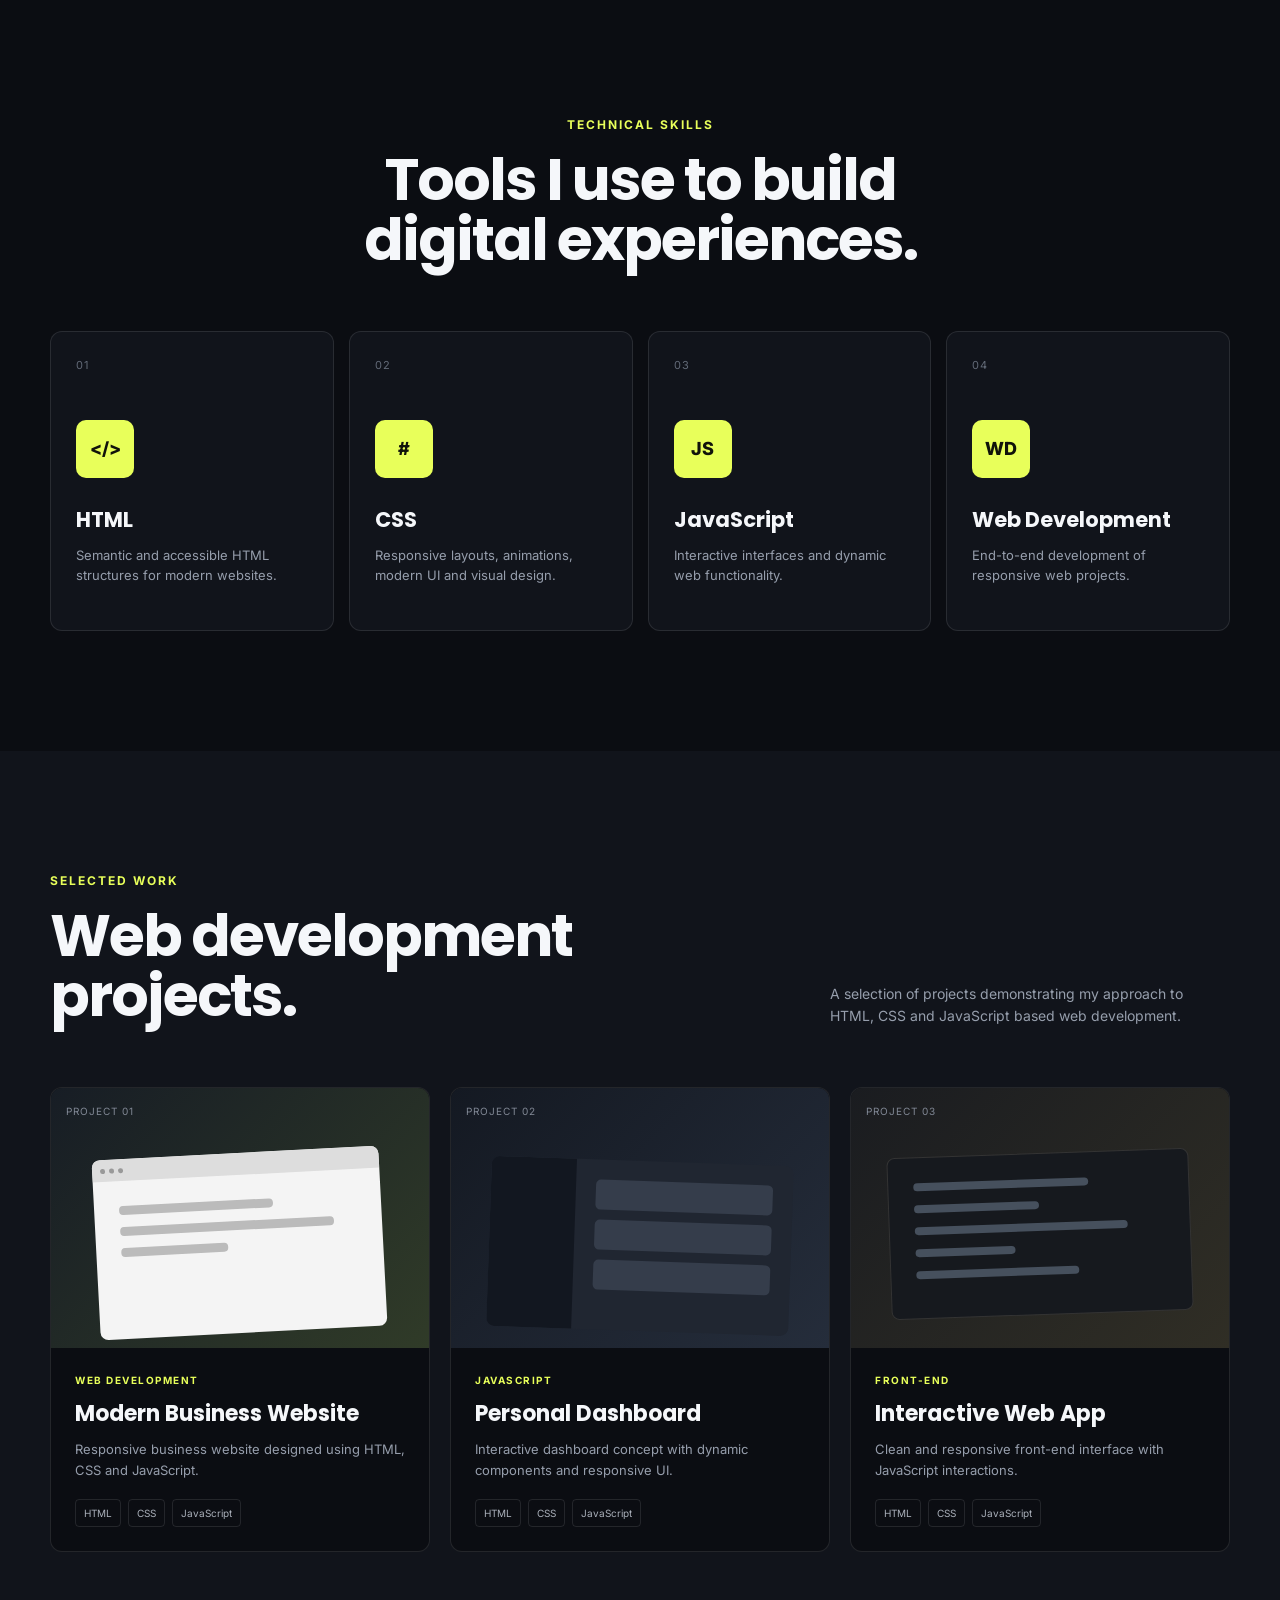
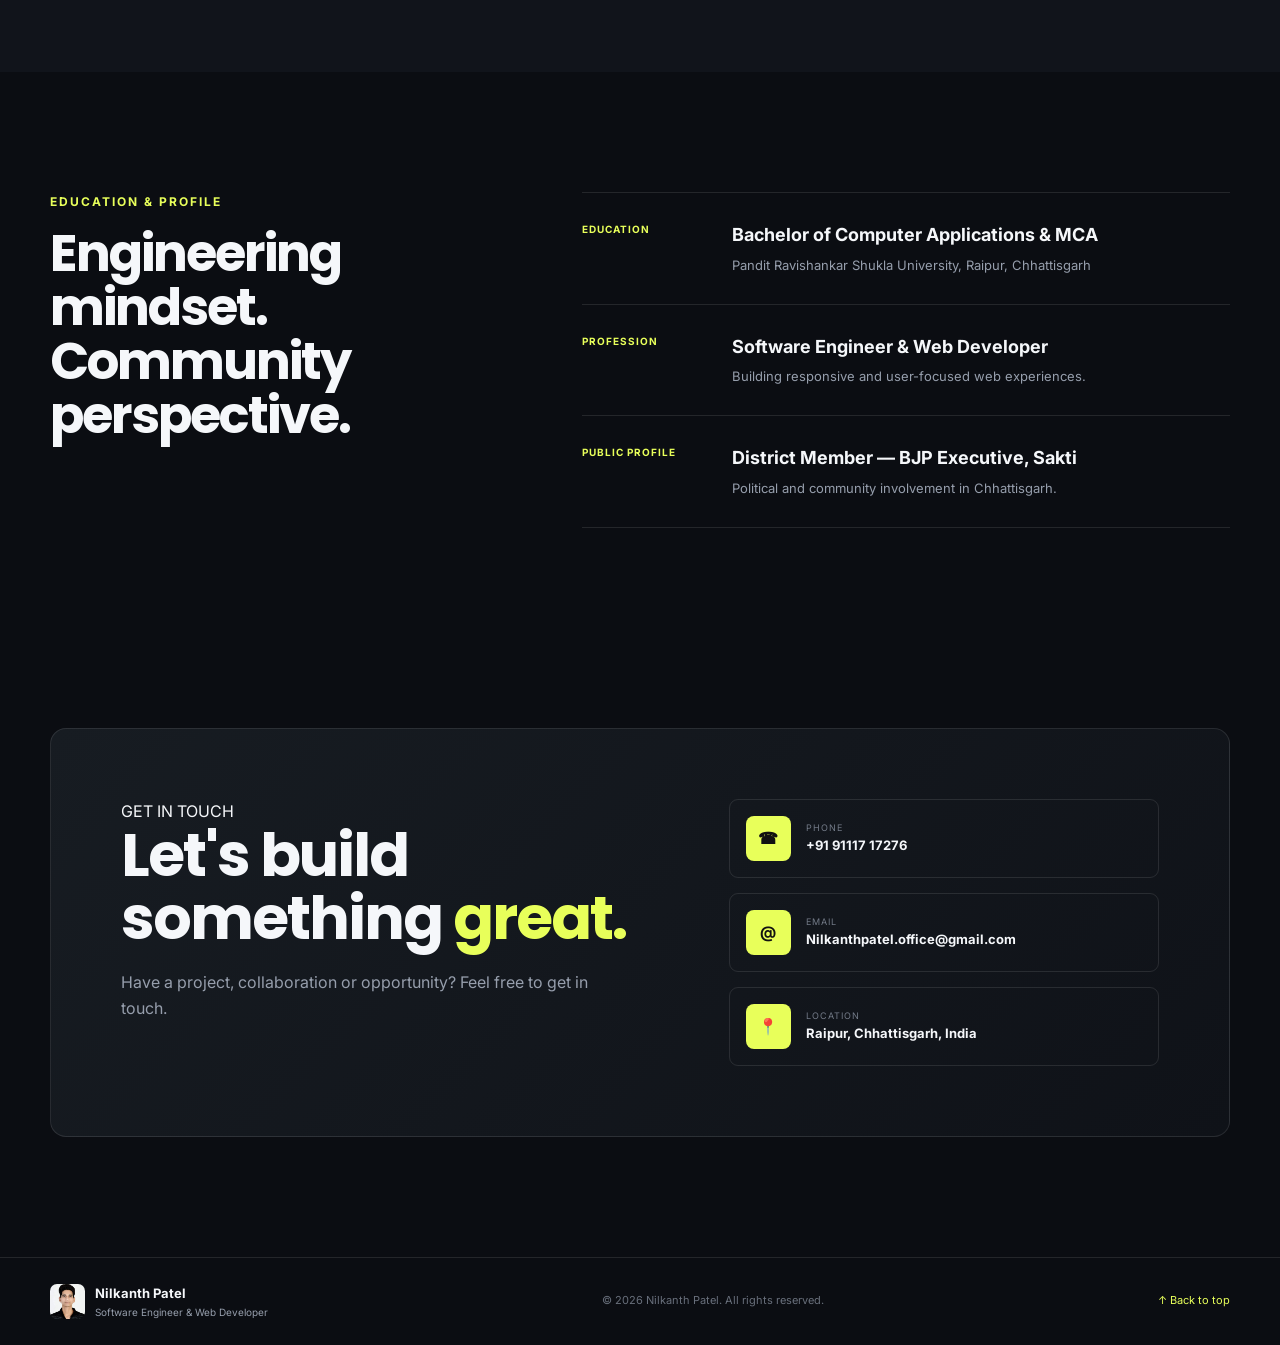
==== commit cbbcaa9b: "Update index.html Mcs" ====
--- a/index.html
+++ b/index.html
@@ -243,7 +243,7 @@
 
                     <div class="detail-box">
                         <span>Education</span>
-                        <strong>BCA</strong>
+                        <strong>BCA MCA</strong>
                     </div>
 
                     <div class="detail-box">
@@ -608,7 +608,7 @@
 
                         <div>
                             <h3>
-                                Bachelor of Computer Applications
+                                Bachelor of Computer Applications & MCA
                             </h3>
 
                             <p>
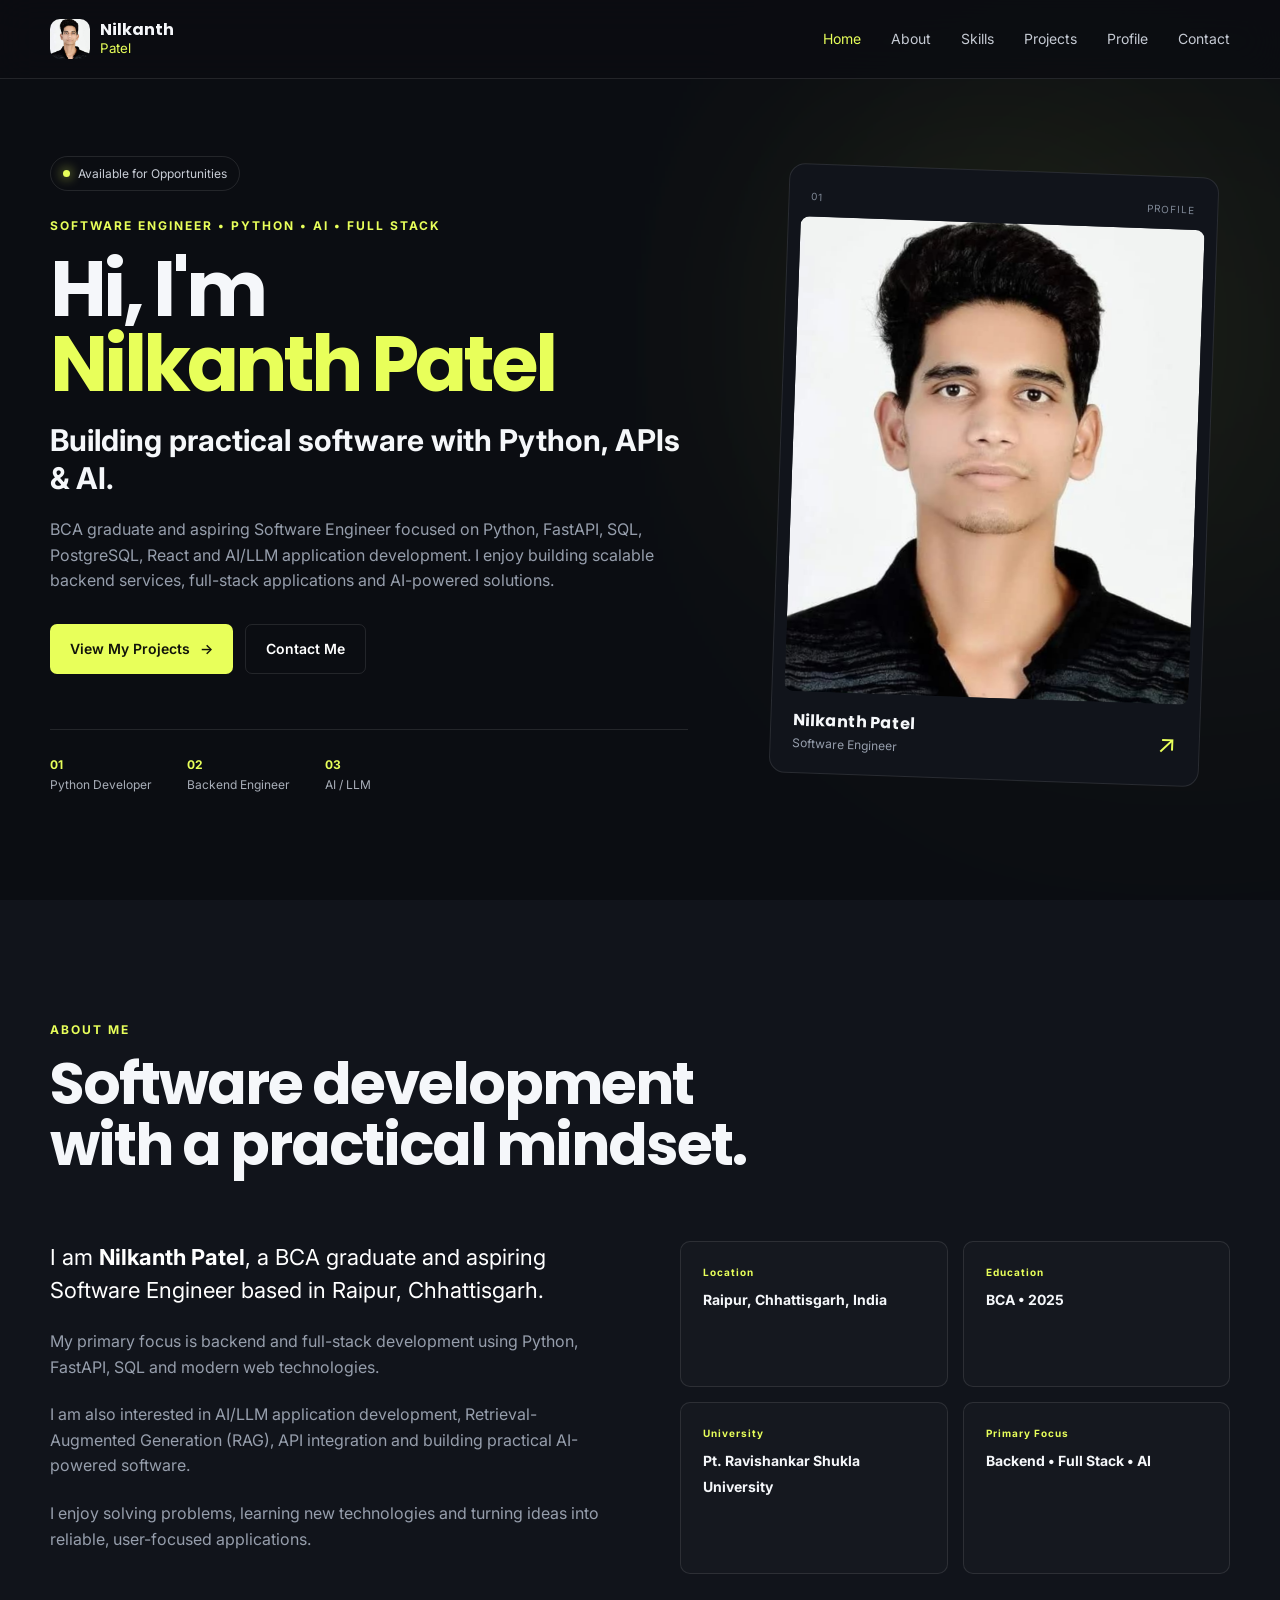
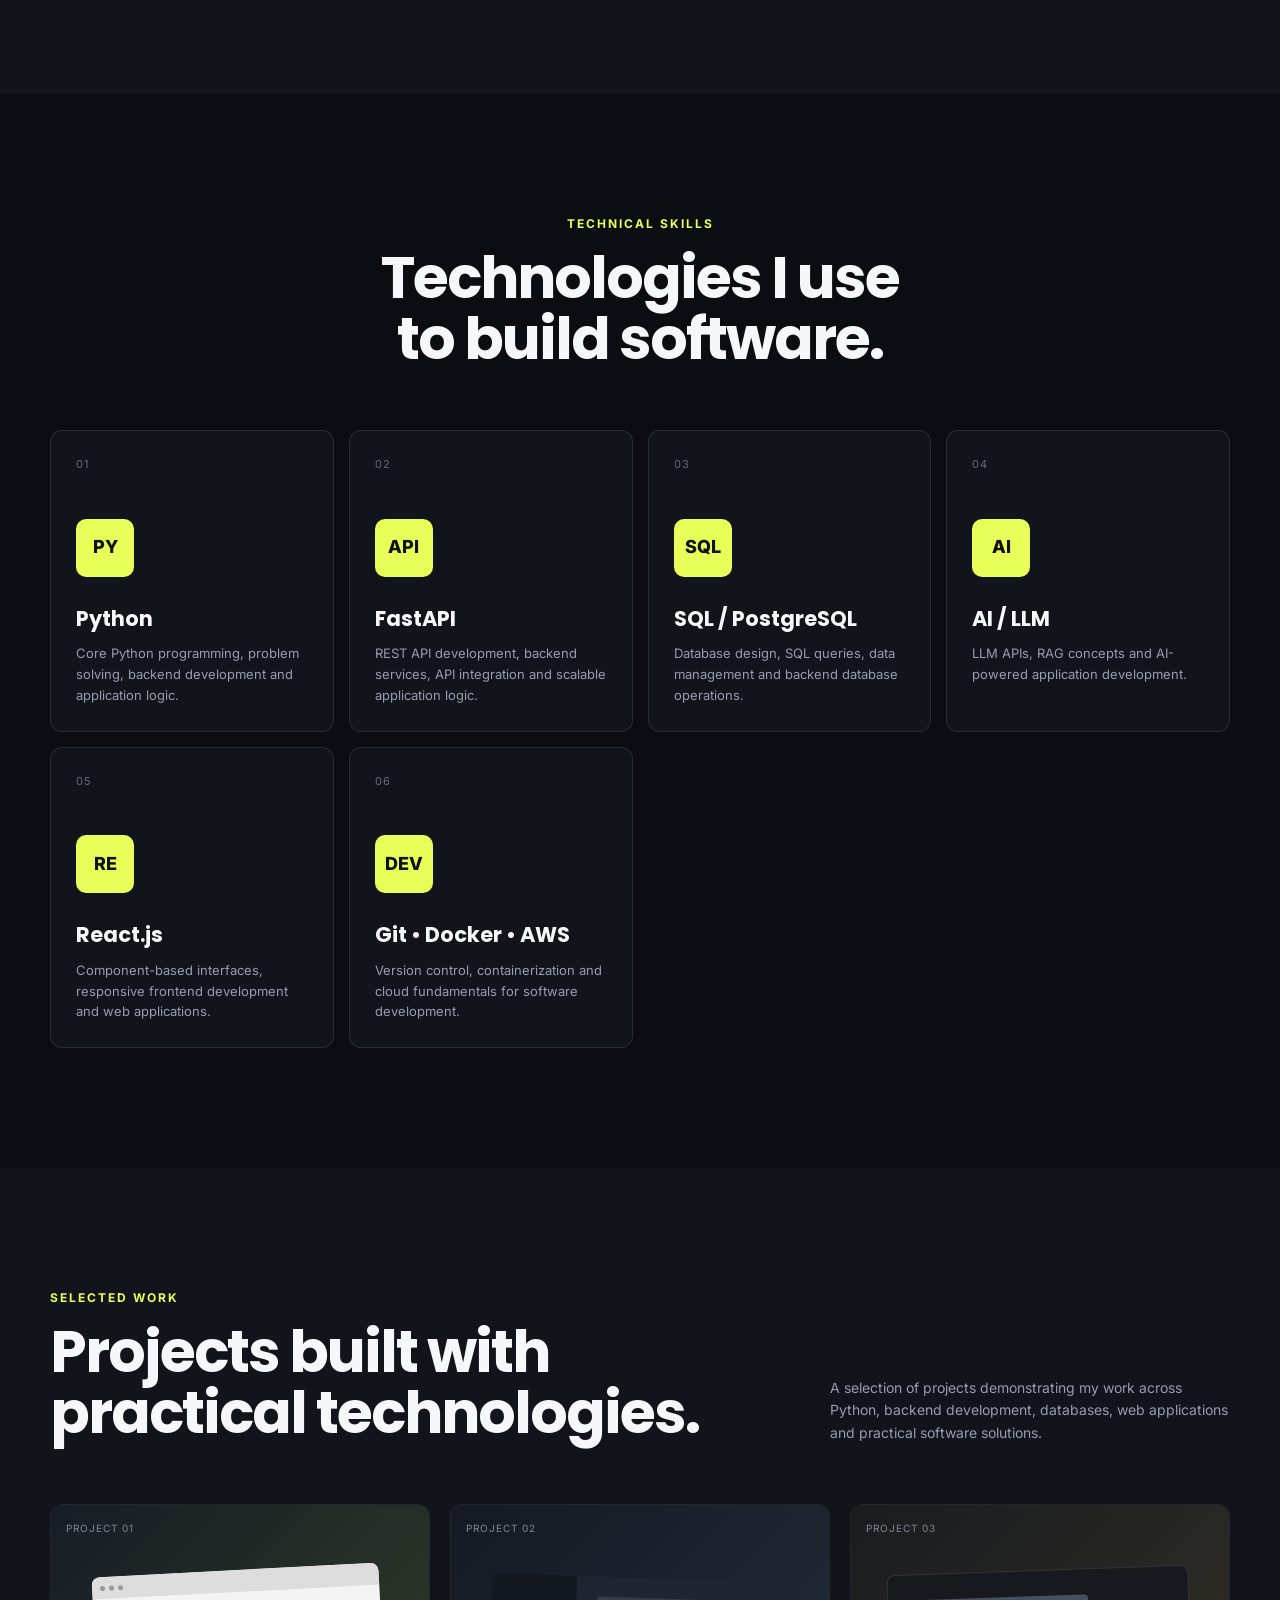
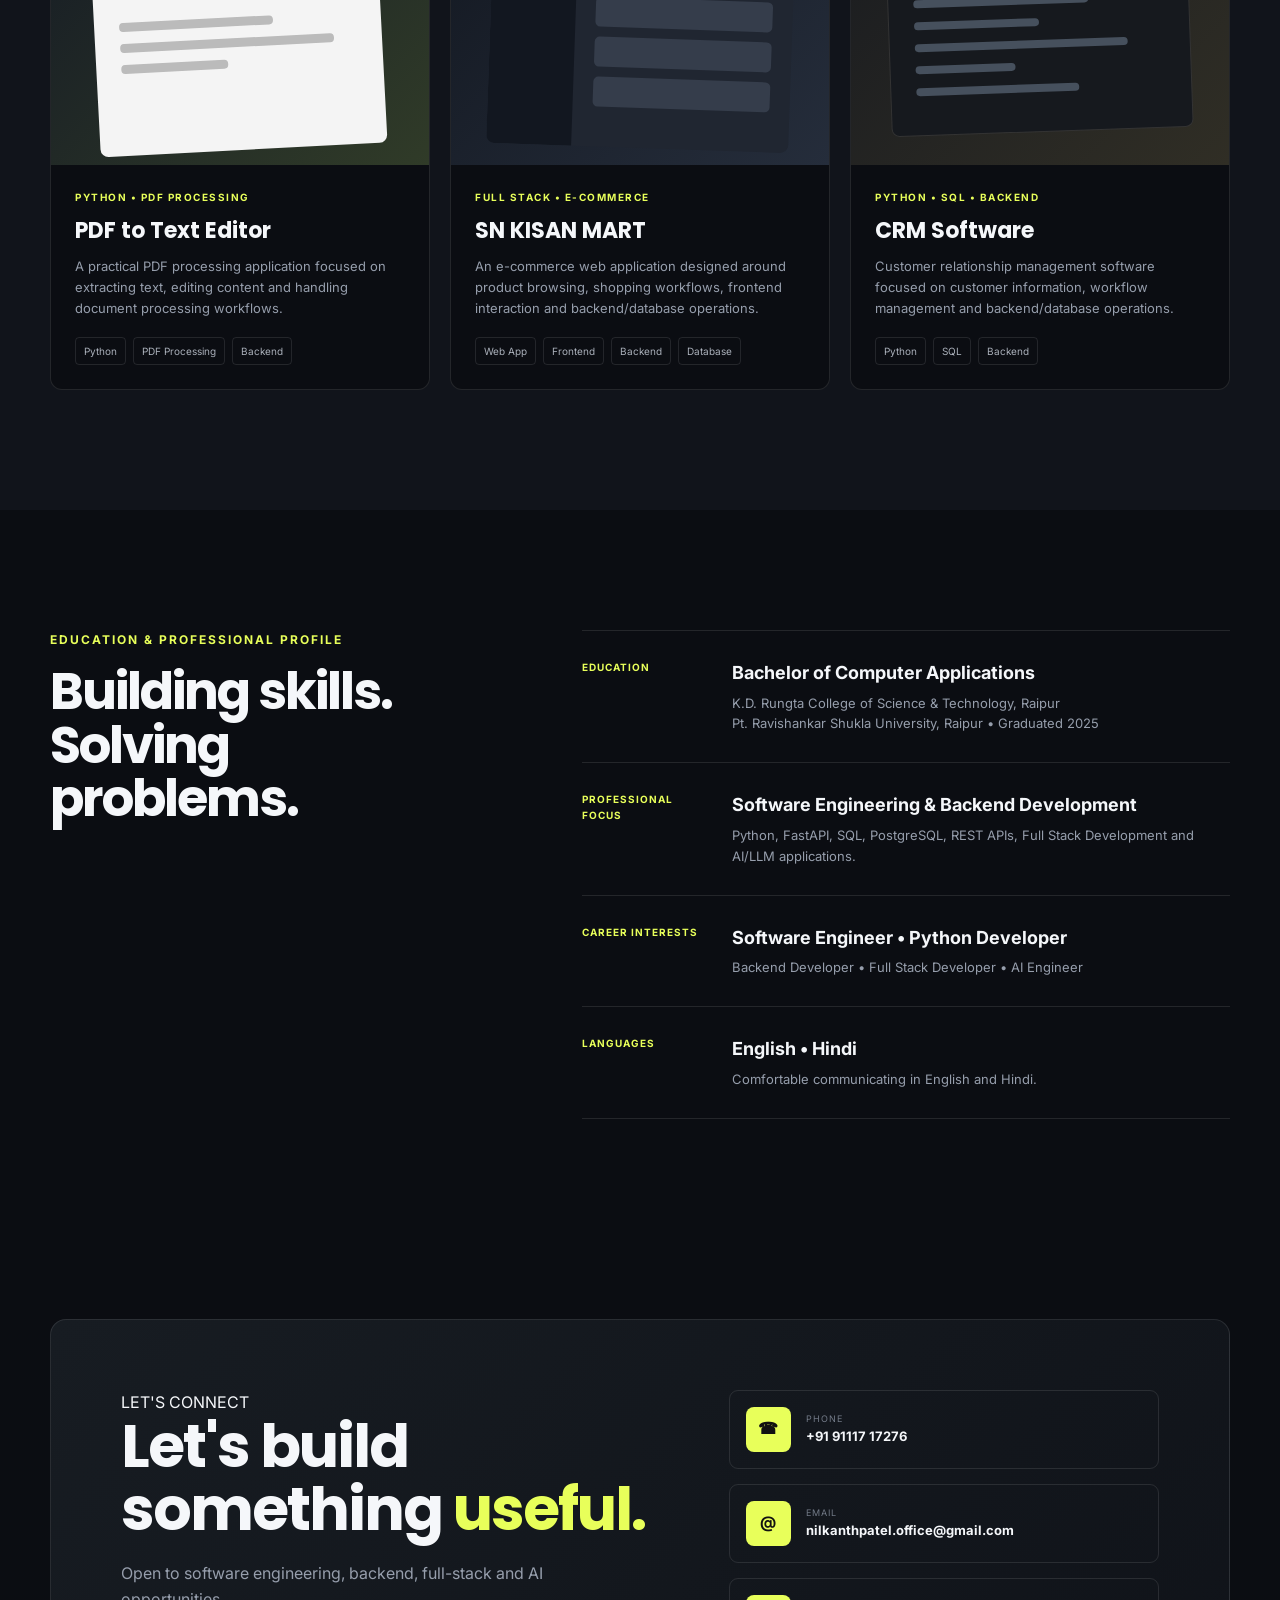
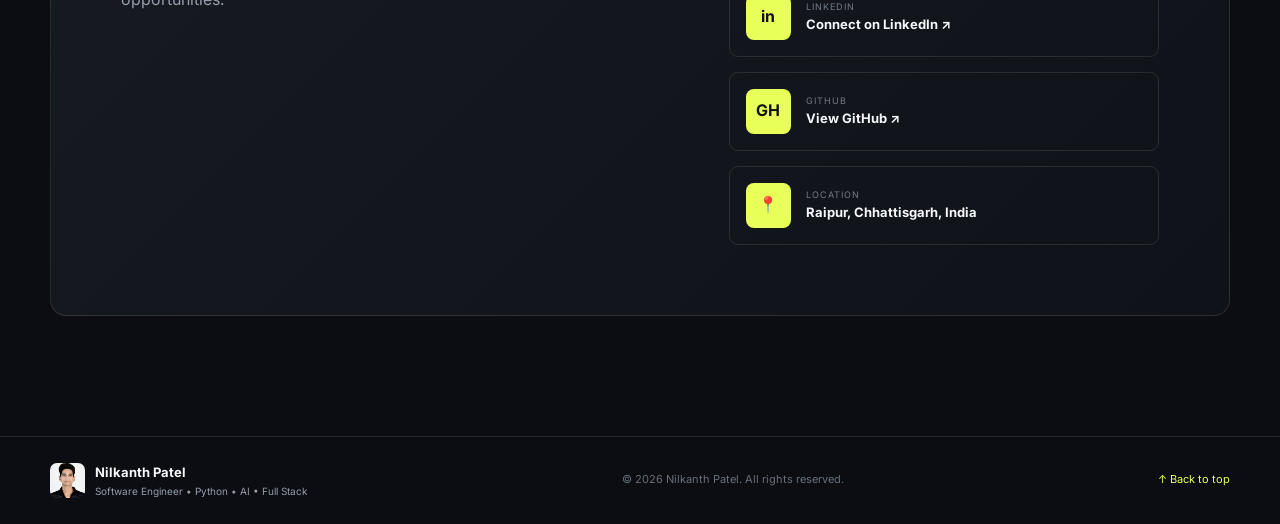
==== commit 256994f4: "Create index.html" ====
--- a/index.html
+++ b/index.html
@@ -3,26 +3,24 @@
 <head>
     <meta charset="UTF-8">
 
-    <meta
-        name="viewport"
-        content="width=device-width, initial-scale=1.0"
-    >
+    <meta name="viewport" content="width=device-width, initial-scale=1.0">
 
     <meta
         name="description"
-        content="Nilkanth Patel - Software Engineer and Web Developer from Raipur, Chhattisgarh."
+        content="Nilkanth Patel - Software Engineer specializing in Python, FastAPI, SQL, AI/LLM, RAG and Full Stack Development."
     >
 
+    <meta name="author" content="Nilkanth Patel">
+
     <meta
-        name="author"
-        content="Nilkanth Patel"
+        name="keywords"
+        content="Nilkanth Patel, Software Engineer, Python Developer, FastAPI Developer, Backend Developer, AI Engineer, Full Stack Developer, Raipur"
     >
 
-    <title>Nilkanth Patel | Software Engineer & Web Developer</title>
+    <title>Nilkanth Patel | Software Engineer | Python • FastAPI • AI</title>
 
     <link rel="stylesheet" href="style.css">
 
-    <!-- Google Font -->
     <link
         href="https://fonts.googleapis.com/css2?family=Inter:wght@400;500;600;700;800&family=Poppins:wght@500;600;700;800&display=swap"
         rel="stylesheet"
@@ -31,772 +29,874 @@
 
 <body>
 
-    <!-- ================= NAVBAR ================= -->
-
-    <header class="navbar">
-
-        <div class="container nav-container">
-
-            <a href="#home" class="logo">
-
-                <div class="logo-image">
-                    <img
-                        src="Screenshot_2026-09-07-18-10-45-89_a23b203fd3aafc6dcb84e438dda678b6.jpg "
-                        alt="Nilkanth Patel Logo"
-                    >
-                </div>
-
-                <div>
-                    <span>Nilkanth</span>
-                    <small>Patel</small>
-                </div>
-
-            </a>
-
-            <button
-                class="menu-toggle"
-                id="menuToggle"
-                aria-label="Open menu"
-            >
-                ☰
-            </button>
-
-            <nav id="navMenu">
-
-                <a href="#home">Home</a>
-                <a href="#about">About</a>
-                <a href="#skills">Skills</a>
-                <a href="#projects">Projects</a>
-                <a href="#profile">Profile</a>
-                <a href="#contact">Contact</a>
-
-            </nav>
-
-        </div>
-
-    </header>
-
-
-    <!-- ================= HERO ================= -->
-
-    <section id="home" class="hero">
-
-        <div class="container hero-container">
-
-            <div class="hero-content">
-
-                <div class="status">
-                    <span></span>
-                    Available for Opportunities
-                </div>
-
-                <p class="eyebrow">
-                    SOFTWARE ENGINEER • WEB DEVELOPER
-                </p>
-
-                <h1>
-                    Hi, I'm
-                    <span>Nilkanth Patel</span>
-                </h1>
-
-                <h2>
-                    Building modern web experiences
-                    with code & creativity.
-                </h2>
-
-                <p class="hero-description">
-                    Software Engineer and Web Developer from
-                    Raipur, Chhattisgarh, focused on creating
-                    modern, responsive and user-friendly
-                    websites using HTML, CSS and JavaScript.
-                </p>
-
-                <div class="hero-buttons">
-
-                    <a
-                        href="#projects"
-                        class="btn btn-primary"
-                    >
-                        View My Projects
-                        <span>→</span>
-                    </a>
-
-                    <a
-                        href="#contact"
-                        class="btn btn-outline"
-                    >
-                        Contact Me
-                    </a>
-
-                </div>
-
-                <div class="quick-info">
-
-                    <div>
-                        <strong>01</strong>
-                        <span>Web Developer</span>
-                    </div>
-
-                    <div>
-                        <strong>02</strong>
-                        <span>Software Engineer</span>
-                    </div>
-
-                    <div>
-                        <strong>03</strong>
-                        <span>Chhattisgarh</span>
-                    </div>
-
-                </div>
-
-            </div>
-
-
-            <div class="hero-image-wrapper">
-
-                <div class="image-glow"></div>
-
-                <div class="profile-card">
-
-                    <div class="profile-top">
-                        <span>01</span>
-                        <span>PROFILE</span>
-                    </div>
-
-                    <img
-                        src="Screenshot_2026-09-07-18-10-45-89_a23b203fd3aafc6dcb84e438dda678b6.jpg "
-                        alt="Nilkanth Patel"
-                        class="profile-image"
-                    >
-
-                    <div class="profile-bottom">
-
-                        <div>
-                            <strong>Nilkanth Patel</strong>
-                            <span>Software Engineer</span>
-                        </div>
-
-                        <span class="arrow">↗</span>
-
-                    </div>
-
-                </div>
-
-            </div>
-
-        </div>
-
-    </section>
-
-
-    <!-- ================= ABOUT ================= -->
-
-    <section id="about" class="section about">
-
-        <div class="container">
-
-            <div class="section-heading">
-
-                <p>ABOUT ME</p>
-
-                <h2>
-                    Technology, creativity
-                    <br>
-                    & local roots.
-                </h2>
-
-            </div>
-
-
-            <div class="about-grid">
-
-                <div class="about-text">
-
-                    <p class="large-text">
-                        I am <strong>Nilkanth Patel</strong>,
-                        a Software Engineer and Web Developer
-                        from Raipur, Chhattisgarh.
-                    </p>
-
-                    <p>
-                        I enjoy developing modern web
-                        applications and digital experiences
-                        with clean interfaces, responsive
-                        layouts and practical functionality.
-                    </p>
-
-                    <p>
-                        My development work primarily focuses
-                        on front-end technologies including
-                        HTML, CSS and JavaScript.
-                    </p>
-
-                </div>
-
-
-                <div class="about-details">
-
-                    <div class="detail-box">
-                        <span>Location</span>
-                        <strong>Raipur, Chhattisgarh</strong>
-                    </div>
-
-                    <div class="detail-box">
-                        <span>Education</span>
-                        <strong>BCA MCA</strong>
-                    </div>
-
-                    <div class="detail-box">
-                        <span>University</span>
-                        <strong>
-                            Pandit Ravishankar Shukla University
-                        </strong>
-                    </div>
-
-                    <div class="detail-box">
-                        <span>Specialization</span>
-                        <strong>
-                            Web Development
-                        </strong>
-                    </div>
-
-                </div>
-
-            </div>
-
-        </div>
-
-    </section>
-
-
-    <!-- ================= SKILLS ================= -->
-
-    <section id="skills" class="section skills-section">
-
-        <div class="container">
-
-            <div class="section-heading center">
-
-                <p>TECHNICAL SKILLS</p>
-
-                <h2>
-                    Tools I use to build
-                    <br>
-                    digital experiences.
-                </h2>
-
-            </div>
-
-
-            <div class="skills-grid">
-
-                <div class="skill-card">
-
-                    <div class="skill-number">
-                        01
-                    </div>
-
-                    <div class="skill-icon">
-                        &lt;/&gt;
-                    </div>
-
-                    <h3>HTML</h3>
-
-                    <p>
-                        Semantic and accessible HTML
-                        structures for modern websites.
-                    </p>
-
-                </div>
-
-
-                <div class="skill-card">
-
-                    <div class="skill-number">
-                        02
-                    </div>
-
-                    <div class="skill-icon">
-                        #
-                    </div>
-
-                    <h3>CSS</h3>
-
-                    <p>
-                        Responsive layouts, animations,
-                        modern UI and visual design.
-                    </p>
-
-                </div>
-
-
-                <div class="skill-card">
-
-                    <div class="skill-number">
-                        03
-                    </div>
-
-                    <div class="skill-icon">
-                        JS
-                    </div>
-
-                    <h3>JavaScript</h3>
-
-                    <p>
-                        Interactive interfaces and
-                        dynamic web functionality.
-                    </p>
-
-                </div>
-
-
-                <div class="skill-card">
-
-                    <div class="skill-number">
-                        04
-                    </div>
-
-                    <div class="skill-icon">
-                        WD
-                    </div>
-
-                    <h3>Web Development</h3>
-
-                    <p>
-                        End-to-end development of
-                        responsive web projects.
-                    </p>
-
-                </div>
-
-            </div>
-
-        </div>
-
-    </section>
-
-
-    <!-- ================= PROJECTS ================= -->
-
-    <section id="projects" class="section projects-section">
-
-        <div class="container">
-
-            <div class="projects-heading">
-
-                <div class="section-heading">
-
-                    <p>SELECTED WORK</p>
-
-                    <h2>
-                        Web development
-                        projects.
-                    </h2>
-
-                </div>
-
-                <p>
-                    A selection of projects demonstrating
-                    my approach to HTML, CSS and JavaScript
-                    based web development.
-                </p>
-
-            </div>
-
-
-            <div class="projects-grid">
-
-                <!-- Project 01 -->
-
-                <article class="project-card">
-
-                    <div class="project-image project-one">
-
-                        <span>
-                            PROJECT 01
-                        </span>
-
-                        <div class="browser-ui">
-
-                            <div class="browser-bar">
-                                <i></i>
-                                <i></i>
-                                <i></i>
-                            </div>
-
-                            <div class="mock-content">
-
-                                <div></div>
-                                <div></div>
-                                <div></div>
-
-                            </div>
-
-                        </div>
-
-                    </div>
-
-                    <div class="project-content">
-
-                        <p class="project-type">
-                            WEB DEVELOPMENT
-                        </p>
-
-                        <h3>
-                            Modern Business Website
-                        </h3>
-
-                        <p>
-                            Responsive business website
-                            designed using HTML, CSS and
-                            JavaScript.
-                        </p>
-
-                        <div class="tags">
-
-                            <span>HTML</span>
-                            <span>CSS</span>
-                            <span>JavaScript</span>
-
-                        </div>
-
-                    </div>
-
-                </article>
-
-
-                <!-- Project 02 -->
-
-                <article class="project-card">
-
-                    <div class="project-image project-two">
-
-                        <span>
-                            PROJECT 02
-                        </span>
-
-                        <div class="dashboard-mock">
-
-                            <div class="dash-sidebar"></div>
-
-                            <div class="dash-main">
-
-                                <div class="dash-row"></div>
-                                <div class="dash-row"></div>
-                                <div class="dash-row"></div>
-
-                            </div>
-
-                        </div>
-
-                    </div>
-
-                    <div class="project-content">
-
-                        <p class="project-type">
-                            JAVASCRIPT
-                        </p>
-
-                        <h3>
-                            Personal Dashboard
-                        </h3>
-
-                        <p>
-                            Interactive dashboard concept
-                            with dynamic components and
-                            responsive UI.
-                        </p>
-
-                        <div class="tags">
-
-                            <span>HTML</span>
-                            <span>CSS</span>
-                            <span>JavaScript</span>
-
-                        </div>
-
-                    </div>
-
-                </article>
-
-
-                <!-- Project 03 -->
-
-                <article class="project-card">
-
-                    <div class="project-image project-three">
-
-                        <span>
-                            PROJECT 03
-                        </span>
-
-                        <div class="editor-mock">
-
-                            <div class="code-line"></div>
-                            <div class="code-line"></div>
-                            <div class="code-line"></div>
-                            <div class="code-line"></div>
-                            <div class="code-line"></div>
-
-                        </div>
-
-                    </div>
-
-                    <div class="project-content">
-
-                        <p class="project-type">
-                            FRONT-END
-                        </p>
-
-                        <h3>
-                            Interactive Web App
-                        </h3>
-
-                        <p>
-                            Clean and responsive front-end
-                            interface with JavaScript
-                            interactions.
-                        </p>
-
-                        <div class="tags">
-
-                            <span>HTML</span>
-                            <span>CSS</span>
-                            <span>JavaScript</span>
-
-                        </div>
-
-                    </div>
-
-                </article>
-
-            </div>
-
-        </div>
-
-    </section>
-
-
-    <!-- ================= PROFILE ================= -->
-
-    <section id="profile" class="section profile-section">
-
-        <div class="container">
-
-            <div class="profile-grid">
-
-                <div>
-
-                    <p class="eyebrow">
-                        EDUCATION & PROFILE
-                    </p>
-
-                    <h2>
-                        Engineering mindset.
-                        <br>
-                        Community perspective.
-                    </h2>
-
-                </div>
-
-
-                <div class="profile-list">
-
-                    <div class="profile-item">
-
-                        <span>EDUCATION</span>
-
-                        <div>
-                            <h3>
-                                Bachelor of Computer Applications & MCA
-                            </h3>
-
-                            <p>
-                                Pandit Ravishankar Shukla University,
-                                Raipur, Chhattisgarh
-                            </p>
-                        </div>
-
-                    </div>
-
-
-                    <div class="profile-item">
-
-                        <span>PROFESSION</span>
-
-                        <div>
-                            <h3>
-                                Software Engineer &
-                                Web Developer
-                            </h3>
-
-                            <p>
-                                Building responsive and
-                                user-focused web experiences.
-                            </p>
-                        </div>
-
-                    </div>
-
-
-                    <div class="profile-item">
-
-                        <span>PUBLIC PROFILE</span>
-
-                        <div>
-                            <h3>
-                                District Member —
-                                BJP Executive, Sakti
-                            </h3>
-
-                            <p>
-                                Political and community
-                                involvement in Chhattisgarh.
-                            </p>
-                        </div>
-
-                    </div>
-
-                </div>
-
-            </div>
-
-        </div>
-
-    </section>
-
-
-    <!-- ================= CONTACT ================= -->
-
-    <section id="contact" class="section contact-section">
-
-        <div class="container">
-
-            <div class="contact-box">
-
-                <div class="contact-heading">
-
-                    <p>GET IN TOUCH</p>
-
-                    <h2>
-                        Let's build something
-                        <span>great.</span>
-                    </h2>
-
-                    <p>
-                        Have a project, collaboration or
-                        opportunity? Feel free to get in touch.
-                    </p>
-
-                </div>
-
-
-                <div class="contact-details">
-
-                    <a
-                        href="tel:+919111717276"
-                        class="contact-item"
-                    >
-
-                        <span class="contact-icon">
-                            ☎
-                        </span>
-
-                        <div>
-                            <small>PHONE</small>
-                            <strong>
-                                +91 91117 17276
-                            </strong>
-                        </div>
-
-                    </a>
-
-
-                    <a
-                        href="mailto:Nilkanthpatel.office@gmail.com"
-                        class="contact-item"
-                    >
-
-                        <span class="contact-icon">
-                            @
-                        </span>
-
-                        <div>
-                            <small>EMAIL</small>
-                            <strong>
-                                Nilkanthpatel.office@gmail.com
-                            </strong>
-                        </div>
-
-                    </a>
-
-
-                    <div class="contact-item">
-
-                        <span class="contact-icon">
-                            📍
-                        </span>
-
-                        <div>
-                            <small>LOCATION</small>
-                            <strong>
-                                Raipur, Chhattisgarh, India
-                            </strong>
-                        </div>
-
-                    </div>
-
-                </div>
-
-            </div>
-
-        </div>
-
-    </section>
-
-
-    <!-- ================= FOOTER ================= -->
-
-    <footer>
-
-        <div class="container footer-container">
-
-            <div class="footer-logo">
-
+<!-- ================= NAVBAR ================= -->
+
+<header class="navbar">
+
+    <div class="container nav-container">
+
+        <a href="#home" class="logo">
+
+            <div class="logo-image">
                 <img
-                    src="Screenshot_2026-09-07-18-10-45-89_a23b203fd3aafc6dcb84e438dda678b6.jpg "
+                    src="Screenshot_2026-09-07-18-10-45-89_a23b203fd3aafc6dcb84e438dda678b6.jpg"
                     alt="Nilkanth Patel"
                 >
+            </div>
+
+            <div>
+                <span>Nilkanth</span>
+                <small>Patel</small>
+            </div>
+
+        </a>
+
+        <button
+            class="menu-toggle"
+            id="menuToggle"
+            aria-label="Open navigation menu"
+            aria-expanded="false"
+        >
+            ☰
+        </button>
+
+        <nav id="navMenu">
+
+            <a href="#home">Home</a>
+            <a href="#about">About</a>
+            <a href="#skills">Skills</a>
+            <a href="#projects">Projects</a>
+            <a href="#profile">Profile</a>
+            <a href="#contact">Contact</a>
+
+        </nav>
+
+    </div>
+
+</header>
+
+
+<!-- ================= HERO ================= -->
+
+<section id="home" class="hero">
+
+    <div class="container hero-container">
+
+        <div class="hero-content">
+
+            <div class="status">
+                <span></span>
+                Available for Opportunities
+            </div>
+
+            <p class="eyebrow">
+                SOFTWARE ENGINEER • PYTHON • AI • FULL STACK
+            </p>
+
+            <h1>
+                Hi, I'm
+                <span>Nilkanth Patel</span>
+            </h1>
+
+            <h2>
+                Building practical software
+                with Python, APIs & AI.
+            </h2>
+
+            <p class="hero-description">
+                BCA graduate and aspiring Software Engineer focused on
+                Python, FastAPI, SQL, PostgreSQL, React and AI/LLM
+                application development. I enjoy building scalable
+                backend services, full-stack applications and
+                AI-powered solutions.
+            </p>
+
+            <div class="hero-buttons">
+
+                <a
+                    href="#projects"
+                    class="btn btn-primary"
+                >
+                    View My Projects
+                    <span>→</span>
+                </a>
+
+                <a
+                    href="#contact"
+                    class="btn btn-outline"
+                >
+                    Contact Me
+                </a>
+
+            </div>
+
+            <div class="quick-info">
 
                 <div>
+                    <strong>01</strong>
+                    <span>Python Developer</span>
+                </div>
+
+                <div>
+                    <strong>02</strong>
+                    <span>Backend Engineer</span>
+                </div>
+
+                <div>
+                    <strong>03</strong>
+                    <span>AI / LLM</span>
+                </div>
+
+            </div>
+
+        </div>
+
+
+        <div class="hero-image-wrapper">
+
+            <div class="image-glow"></div>
+
+            <div class="profile-card">
+
+                <div class="profile-top">
+                    <span>01</span>
+                    <span>PROFILE</span>
+                </div>
+
+                <img
+                    src="Screenshot_2026-09-07-18-10-45-89_a23b203fd3aafc6dcb84e438dda678b6.jpg"
+                    alt="Nilkanth Patel - Software Engineer"
+                    class="profile-image"
+                >
+
+                <div class="profile-bottom">
+
+                    <div>
+                        <strong>Nilkanth Patel</strong>
+                        <span>Software Engineer</span>
+                    </div>
+
+                    <span class="arrow">↗</span>
+
+                </div>
+
+            </div>
+
+        </div>
+
+    </div>
+
+</section>
+
+
+<!-- ================= ABOUT ================= -->
+
+<section id="about" class="section about">
+
+    <div class="container">
+
+        <div class="section-heading">
+
+            <p>ABOUT ME</p>
+
+            <h2>
+                Software development
+                <br>
+                with a practical mindset.
+            </h2>
+
+        </div>
+
+
+        <div class="about-grid">
+
+            <div class="about-text">
+
+                <p class="large-text">
+                    I am <strong>Nilkanth Patel</strong>,
+                    a BCA graduate and aspiring Software Engineer
+                    based in Raipur, Chhattisgarh.
+                </p>
+
+                <p>
+                    My primary focus is backend and full-stack
+                    development using Python, FastAPI, SQL and
+                    modern web technologies.
+                </p>
+
+                <p>
+                    I am also interested in AI/LLM application
+                    development, Retrieval-Augmented Generation
+                    (RAG), API integration and building practical
+                    AI-powered software.
+                </p>
+
+                <p>
+                    I enjoy solving problems, learning new
+                    technologies and turning ideas into reliable,
+                    user-focused applications.
+                </p>
+
+            </div>
+
+
+            <div class="about-details">
+
+                <div class="detail-box">
+                    <span>Location</span>
+                    <strong>Raipur, Chhattisgarh, India</strong>
+                </div>
+
+                <div class="detail-box">
+                    <span>Education</span>
+                    <strong>BCA • 2025</strong>
+                </div>
+
+                <div class="detail-box">
+                    <span>University</span>
                     <strong>
-                        Nilkanth Patel
+                        Pt. Ravishankar Shukla University
                     </strong>
-
-                    <span>
-                        Software Engineer & Web Developer
-                    </span>
-                </div>
-
-            </div>
-
+                </div>
+
+                <div class="detail-box">
+                    <span>Primary Focus</span>
+                    <strong>
+                        Backend • Full Stack • AI
+                    </strong>
+                </div>
+
+            </div>
+
+        </div>
+
+    </div>
+
+</section>
+
+
+<!-- ================= SKILLS ================= -->
+
+<section id="skills" class="section skills-section">
+
+    <div class="container">
+
+        <div class="section-heading center">
+
+            <p>TECHNICAL SKILLS</p>
+
+            <h2>
+                Technologies I use
+                <br>
+                to build software.
+            </h2>
+
+        </div>
+
+
+        <div class="skills-grid">
+
+            <div class="skill-card">
+
+                <div class="skill-number">01</div>
+
+                <div class="skill-icon">PY</div>
+
+                <h3>Python</h3>
+
+                <p>
+                    Core Python programming, problem solving,
+                    backend development and application logic.
+                </p>
+
+            </div>
+
+
+            <div class="skill-card">
+
+                <div class="skill-number">02</div>
+
+                <div class="skill-icon">API</div>
+
+                <h3>FastAPI</h3>
+
+                <p>
+                    REST API development, backend services,
+                    API integration and scalable application logic.
+                </p>
+
+            </div>
+
+
+            <div class="skill-card">
+
+                <div class="skill-number">03</div>
+
+                <div class="skill-icon">SQL</div>
+
+                <h3>SQL / PostgreSQL</h3>
+
+                <p>
+                    Database design, SQL queries, data management
+                    and backend database operations.
+                </p>
+
+            </div>
+
+
+            <div class="skill-card">
+
+                <div class="skill-number">04</div>
+
+                <div class="skill-icon">AI</div>
+
+                <h3>AI / LLM</h3>
+
+                <p>
+                    LLM APIs, RAG concepts and AI-powered
+                    application development.
+                </p>
+
+            </div>
+
+
+            <div class="skill-card">
+
+                <div class="skill-number">05</div>
+
+                <div class="skill-icon">RE</div>
+
+                <h3>React.js</h3>
+
+                <p>
+                    Component-based interfaces, responsive
+                    frontend development and web applications.
+                </p>
+
+            </div>
+
+
+            <div class="skill-card">
+
+                <div class="skill-number">06</div>
+
+                <div class="skill-icon">DEV</div>
+
+                <h3>Git • Docker • AWS</h3>
+
+                <p>
+                    Version control, containerization and
+                    cloud fundamentals for software development.
+                </p>
+
+            </div>
+
+        </div>
+
+    </div>
+
+</section>
+
+
+<!-- ================= PROJECTS ================= -->
+
+<section id="projects" class="section projects-section">
+
+    <div class="container">
+
+        <div class="projects-heading">
+
+            <div class="section-heading">
+
+                <p>SELECTED WORK</p>
+
+                <h2>
+                    Projects built with
+                    <br>
+                    practical technologies.
+                </h2>
+
+            </div>
 
             <p>
-                © <span id="year"></span>
-                Nilkanth Patel. All rights reserved.
+                A selection of projects demonstrating my work
+                across Python, backend development, databases,
+                web applications and practical software solutions.
             </p>
 
-
-            <a href="#home" class="back-top">
-                ↑ Back to top
-            </a>
-
-        </div>
-
-    </footer>
-
-
-    <script src="script.js"></script>
+        </div>
+
+
+        <div class="projects-grid">
+
+
+            <!-- PROJECT 01 -->
+
+            <article class="project-card">
+
+                <div class="project-image project-one">
+
+                    <span>PROJECT 01</span>
+
+                    <div class="browser-ui">
+
+                        <div class="browser-bar">
+                            <i></i>
+                            <i></i>
+                            <i></i>
+                        </div>
+
+                        <div class="mock-content">
+
+                            <div></div>
+                            <div></div>
+                            <div></div>
+
+                        </div>
+
+                    </div>
+
+                </div>
+
+                <div class="project-content">
+
+                    <p class="project-type">
+                        PYTHON • PDF PROCESSING
+                    </p>
+
+                    <h3>
+                        PDF to Text Editor
+                    </h3>
+
+                    <p>
+                        A practical PDF processing application
+                        focused on extracting text, editing content
+                        and handling document processing workflows.
+                    </p>
+
+                    <div class="tags">
+
+                        <span>Python</span>
+                        <span>PDF Processing</span>
+                        <span>Backend</span>
+
+                    </div>
+
+                </div>
+
+            </article>
+
+
+            <!-- PROJECT 02 -->
+
+            <article class="project-card">
+
+                <div class="project-image project-two">
+
+                    <span>PROJECT 02</span>
+
+                    <div class="dashboard-mock">
+
+                        <div class="dash-sidebar"></div>
+
+                        <div class="dash-main">
+
+                            <div class="dash-row"></div>
+                            <div class="dash-row"></div>
+                            <div class="dash-row"></div>
+
+                        </div>
+
+                    </div>
+
+                </div>
+
+                <div class="project-content">
+
+                    <p class="project-type">
+                        FULL STACK • E-COMMERCE
+                    </p>
+
+                    <h3>
+                        SN KISAN MART
+                    </h3>
+
+                    <p>
+                        An e-commerce web application designed
+                        around product browsing, shopping workflows,
+                        frontend interaction and backend/database operations.
+                    </p>
+
+                    <div class="tags">
+
+                        <span>Web App</span>
+                        <span>Frontend</span>
+                        <span>Backend</span>
+                        <span>Database</span>
+
+                    </div>
+
+                </div>
+
+            </article>
+
+
+            <!-- PROJECT 03 -->
+
+            <article class="project-card">
+
+                <div class="project-image project-three">
+
+                    <span>PROJECT 03</span>
+
+                    <div class="editor-mock">
+
+                        <div class="code-line"></div>
+                        <div class="code-line"></div>
+                        <div class="code-line"></div>
+                        <div class="code-line"></div>
+                        <div class="code-line"></div>
+
+                    </div>
+
+                </div>
+
+                <div class="project-content">
+
+                    <p class="project-type">
+                        PYTHON • SQL • BACKEND
+                    </p>
+
+                    <h3>
+                        CRM Software
+                    </h3>
+
+                    <p>
+                        Customer relationship management software
+                        focused on customer information, workflow
+                        management and backend/database operations.
+                    </p>
+
+                    <div class="tags">
+
+                        <span>Python</span>
+                        <span>SQL</span>
+                        <span>Backend</span>
+
+                    </div>
+
+                </div>
+
+            </article>
+
+        </div>
+
+    </div>
+
+</section>
+
+
+<!-- ================= PROFILE ================= -->
+
+<section id="profile" class="section profile-section">
+
+    <div class="container">
+
+        <div class="profile-grid">
+
+            <div>
+
+                <p class="eyebrow">
+                    EDUCATION & PROFESSIONAL PROFILE
+                </p>
+
+                <h2>
+                    Building skills.
+                    <br>
+                    Solving problems.
+                </h2>
+
+            </div>
+
+
+            <div class="profile-list">
+
+
+                <div class="profile-item">
+
+                    <span>EDUCATION</span>
+
+                    <div>
+
+                        <h3>
+                            Bachelor of Computer Applications
+                        </h3>
+
+                        <p>
+                            K.D. Rungta College of Science & Technology,
+                            Raipur
+                        </p>
+
+                        <p>
+                            Pt. Ravishankar Shukla University, Raipur
+                            • Graduated 2025
+                        </p>
+
+                    </div>
+
+                </div>
+
+
+                <div class="profile-item">
+
+                    <span>PROFESSIONAL FOCUS</span>
+
+                    <div>
+
+                        <h3>
+                            Software Engineering & Backend Development
+                        </h3>
+
+                        <p>
+                            Python, FastAPI, SQL, PostgreSQL,
+                            REST APIs, Full Stack Development
+                            and AI/LLM applications.
+                        </p>
+
+                    </div>
+
+                </div>
+
+
+                <div class="profile-item">
+
+                    <span>CAREER INTERESTS</span>
+
+                    <div>
+
+                        <h3>
+                            Software Engineer • Python Developer
+                        </h3>
+
+                        <p>
+                            Backend Developer • Full Stack Developer
+                            • AI Engineer
+                        </p>
+
+                    </div>
+
+                </div>
+
+
+                <div class="profile-item">
+
+                    <span>LANGUAGES</span>
+
+                    <div>
+
+                        <h3>
+                            English • Hindi
+                        </h3>
+
+                        <p>
+                            Comfortable communicating in English
+                            and Hindi.
+                        </p>
+
+                    </div>
+
+                </div>
+
+            </div>
+
+        </div>
+
+    </div>
+
+</section>
+
+
+<!-- ================= SOCIAL / CONTACT ================= -->
+
+<section id="contact" class="section contact-section">
+
+    <div class="container">
+
+        <div class="contact-box">
+
+            <div class="contact-heading">
+
+                <p>LET'S CONNECT</p>
+
+                <h2>
+                    Let's build something
+                    <span>useful.</span>
+                </h2>
+
+                <p>
+                    Open to software engineering,
+                    backend, full-stack and AI opportunities.
+                </p>
+
+            </div>
+
+
+            <div class="contact-details">
+
+
+                <a
+                    href="tel:+919111717276"
+                    class="contact-item"
+                >
+
+                    <span class="contact-icon">☎</span>
+
+                    <div>
+
+                        <small>PHONE</small>
+
+                        <strong>
+                            +91 91117 17276
+                        </strong>
+
+                    </div>
+
+                </a>
+
+
+                <a
+                    href="mailto:nilkanthpatel.office@gmail.com"
+                    class="contact-item"
+                >
+
+                    <span class="contact-icon">@</span>
+
+                    <div>
+
+                        <small>EMAIL</small>
+
+                        <strong>
+                            nilkanthpatel.office@gmail.com
+                        </strong>
+
+                    </div>
+
+                </a>
+
+
+                <a
+                    href="https://www.linkedin.com/in/nilkanth-patel-softwaredevloper"
+                    target="_blank"
+                    rel="noopener noreferrer"
+                    class="contact-item"
+                >
+
+                    <span class="contact-icon">in</span>
+
+                    <div>
+
+                        <small>LINKEDIN</small>
+
+                        <strong>
+                            Connect on LinkedIn ↗
+                        </strong>
+
+                    </div>
+
+                </a>
+
+
+                <a
+                    href="https://github.com/36codehub-gif/nilkanth-portfolio"
+                    target="_blank"
+                    rel="noopener noreferrer"
+                    class="contact-item"
+                >
+
+                    <span class="contact-icon">GH</span>
+
+                    <div>
+
+                        <small>GITHUB</small>
+
+                        <strong>
+                            View GitHub ↗
+                        </strong>
+
+                    </div>
+
+                </a>
+
+
+                <div class="contact-item">
+
+                    <span class="contact-icon">📍</span>
+
+                    <div>
+
+                        <small>LOCATION</small>
+
+                        <strong>
+                            Raipur, Chhattisgarh, India
+                        </strong>
+
+                    </div>
+
+                </div>
+
+            </div>
+
+        </div>
+
+    </div>
+
+</section>
+
+
+<!-- ================= FOOTER ================= -->
+
+<footer>
+
+    <div class="container footer-container">
+
+        <div class="footer-logo">
+
+            <img
+                src="Screenshot_2026-09-07-18-10-45-89_a23b203fd3aafc6dcb84e438dda678b6.jpg"
+                alt="Nilkanth Patel"
+            >
+
+            <div>
+
+                <strong>
+                    Nilkanth Patel
+                </strong>
+
+                <span>
+                    Software Engineer • Python • AI • Full Stack
+                </span>
+
+            </div>
+
+        </div>
+
+
+        <p>
+            © <span id="year"></span>
+            Nilkanth Patel. All rights reserved.
+        </p>
+
+
+        <a href="#home" class="back-top">
+            ↑ Back to top
+        </a>
+
+    </div>
+
+</footer>
+
+
+<script src="script.js"></script>
 
 </body>
 </html>
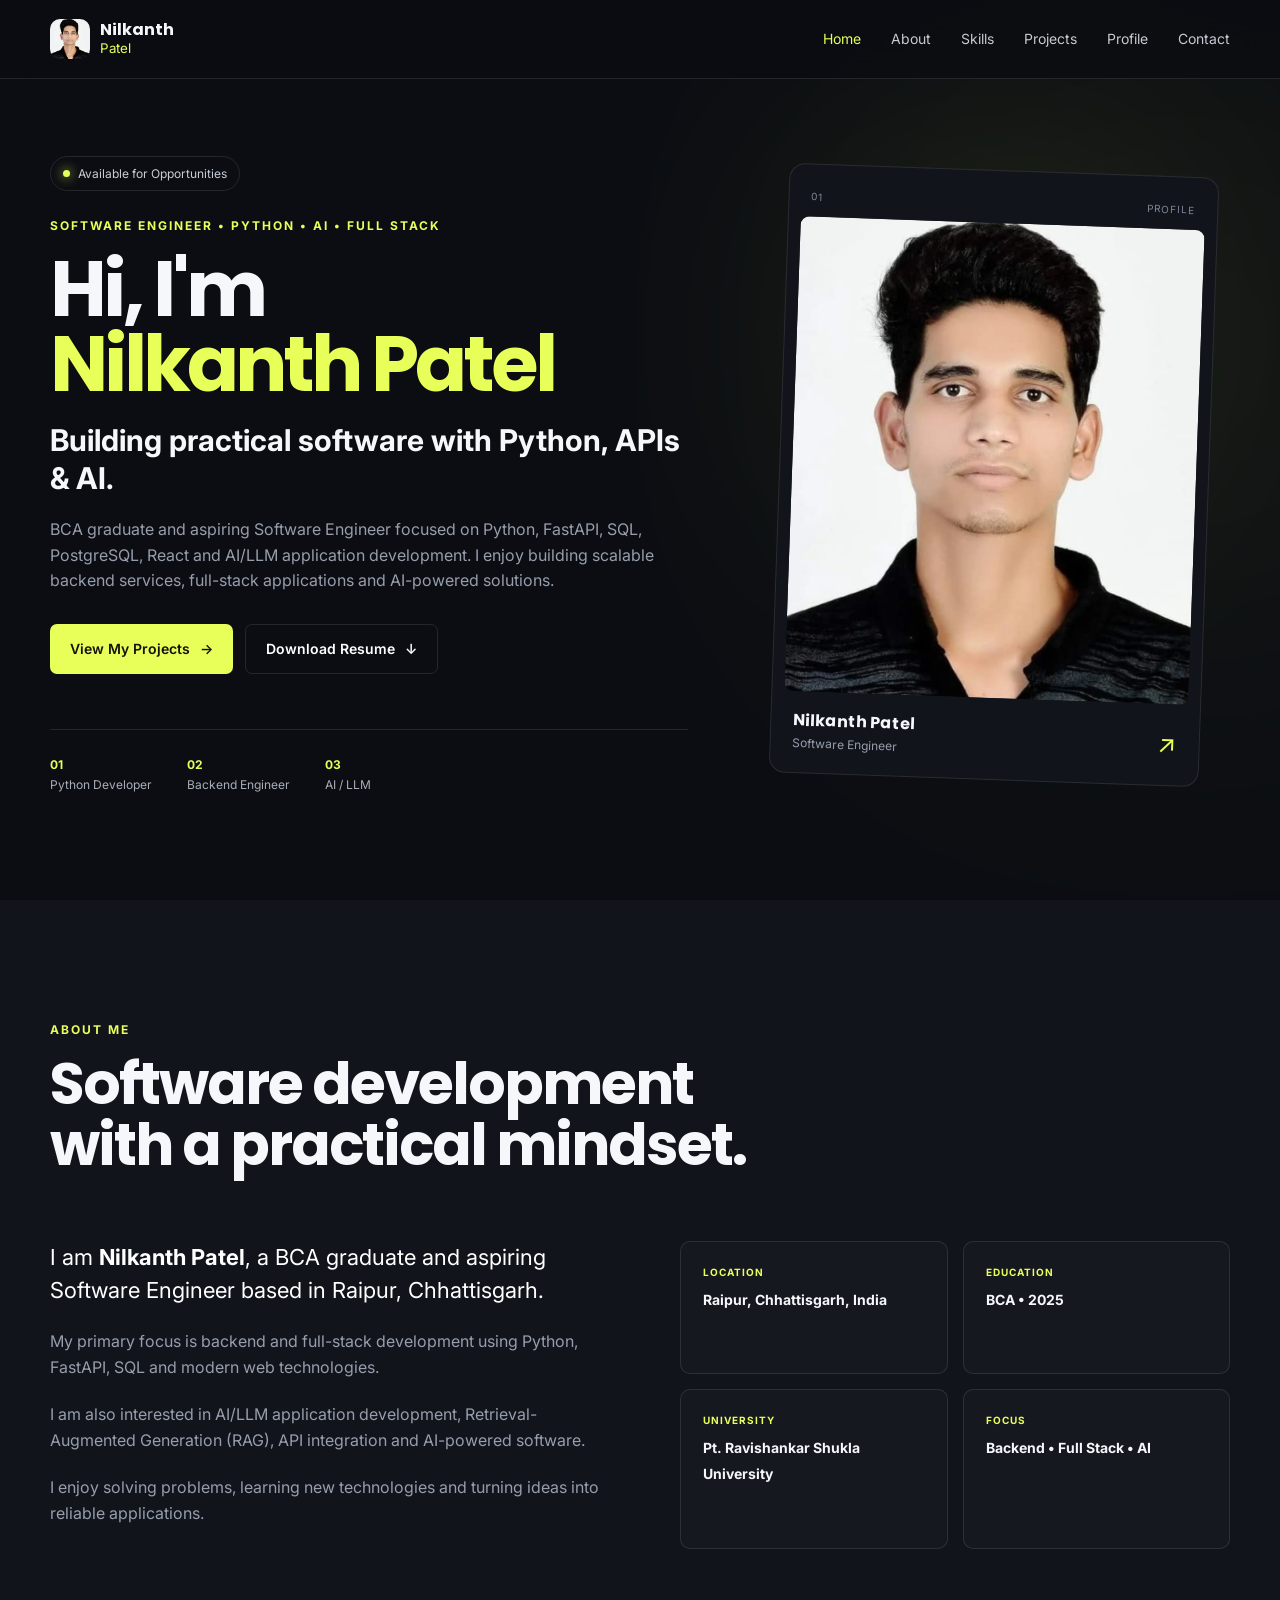
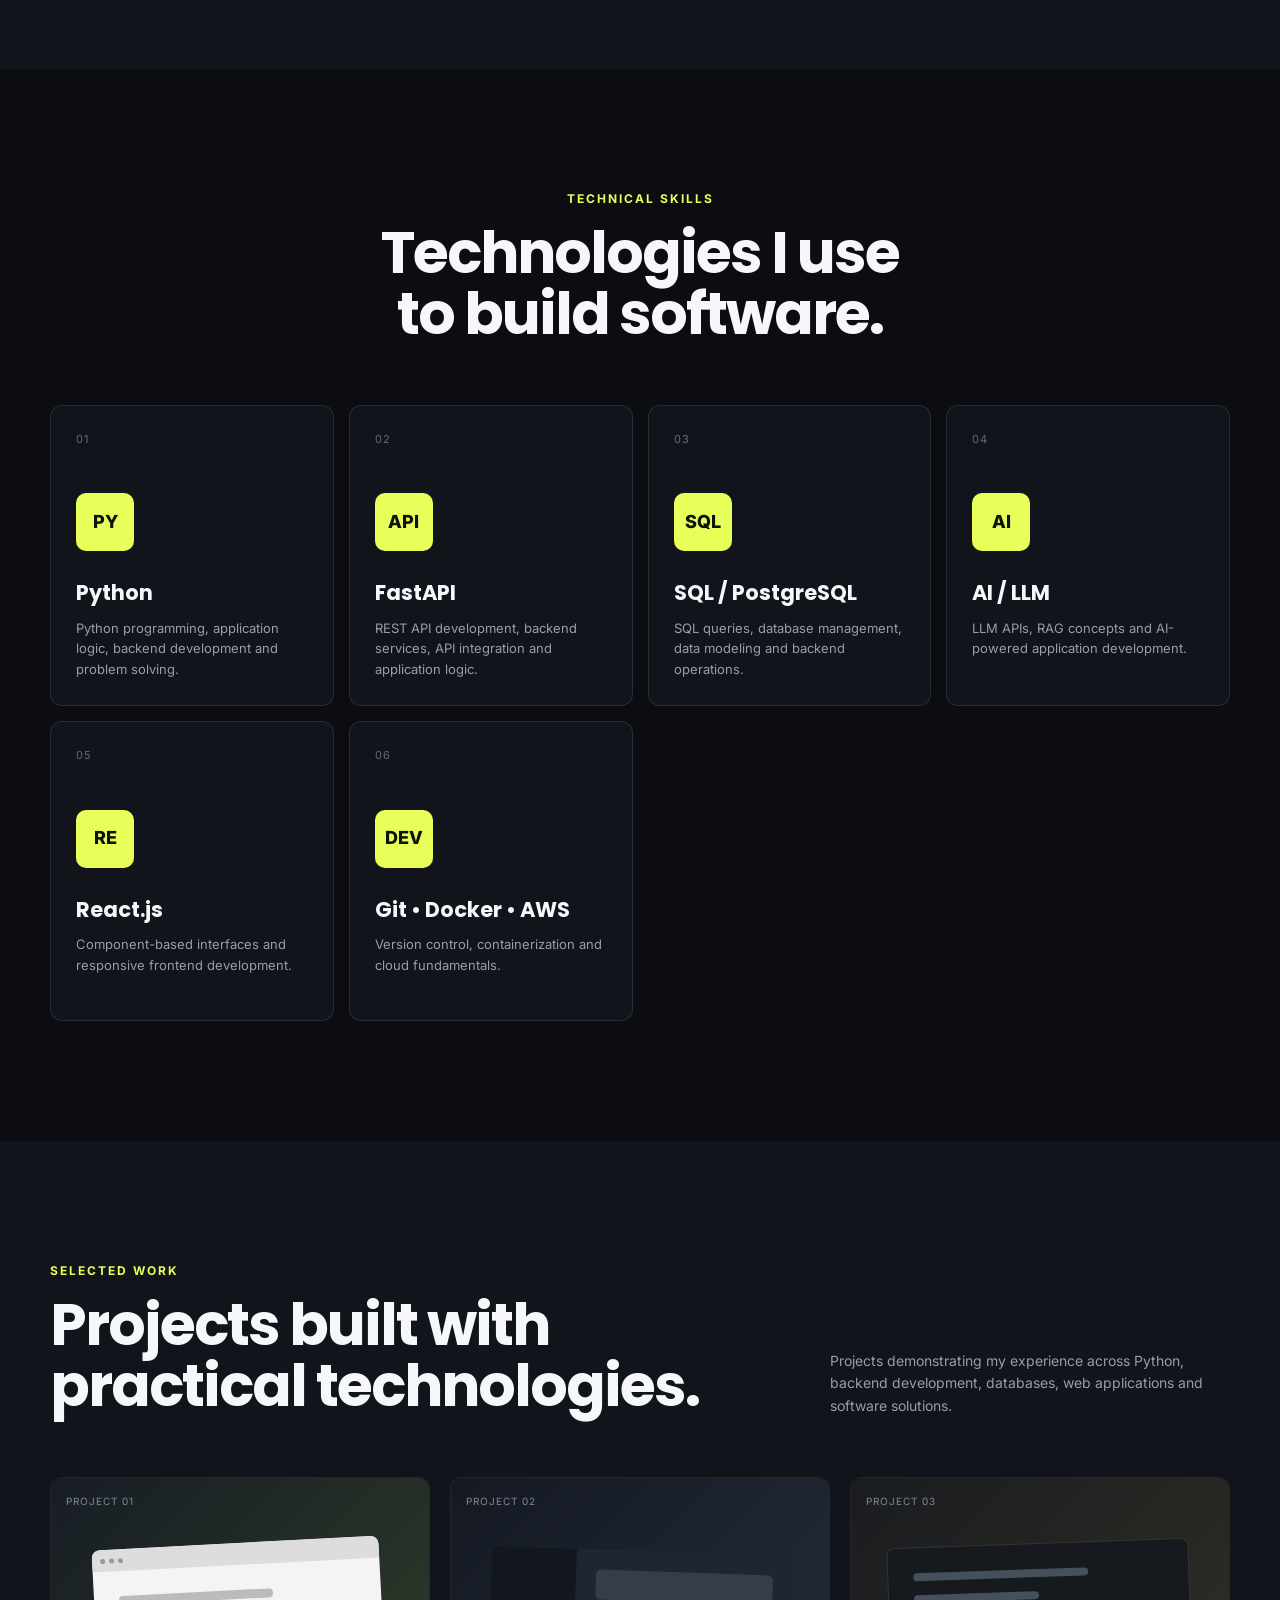
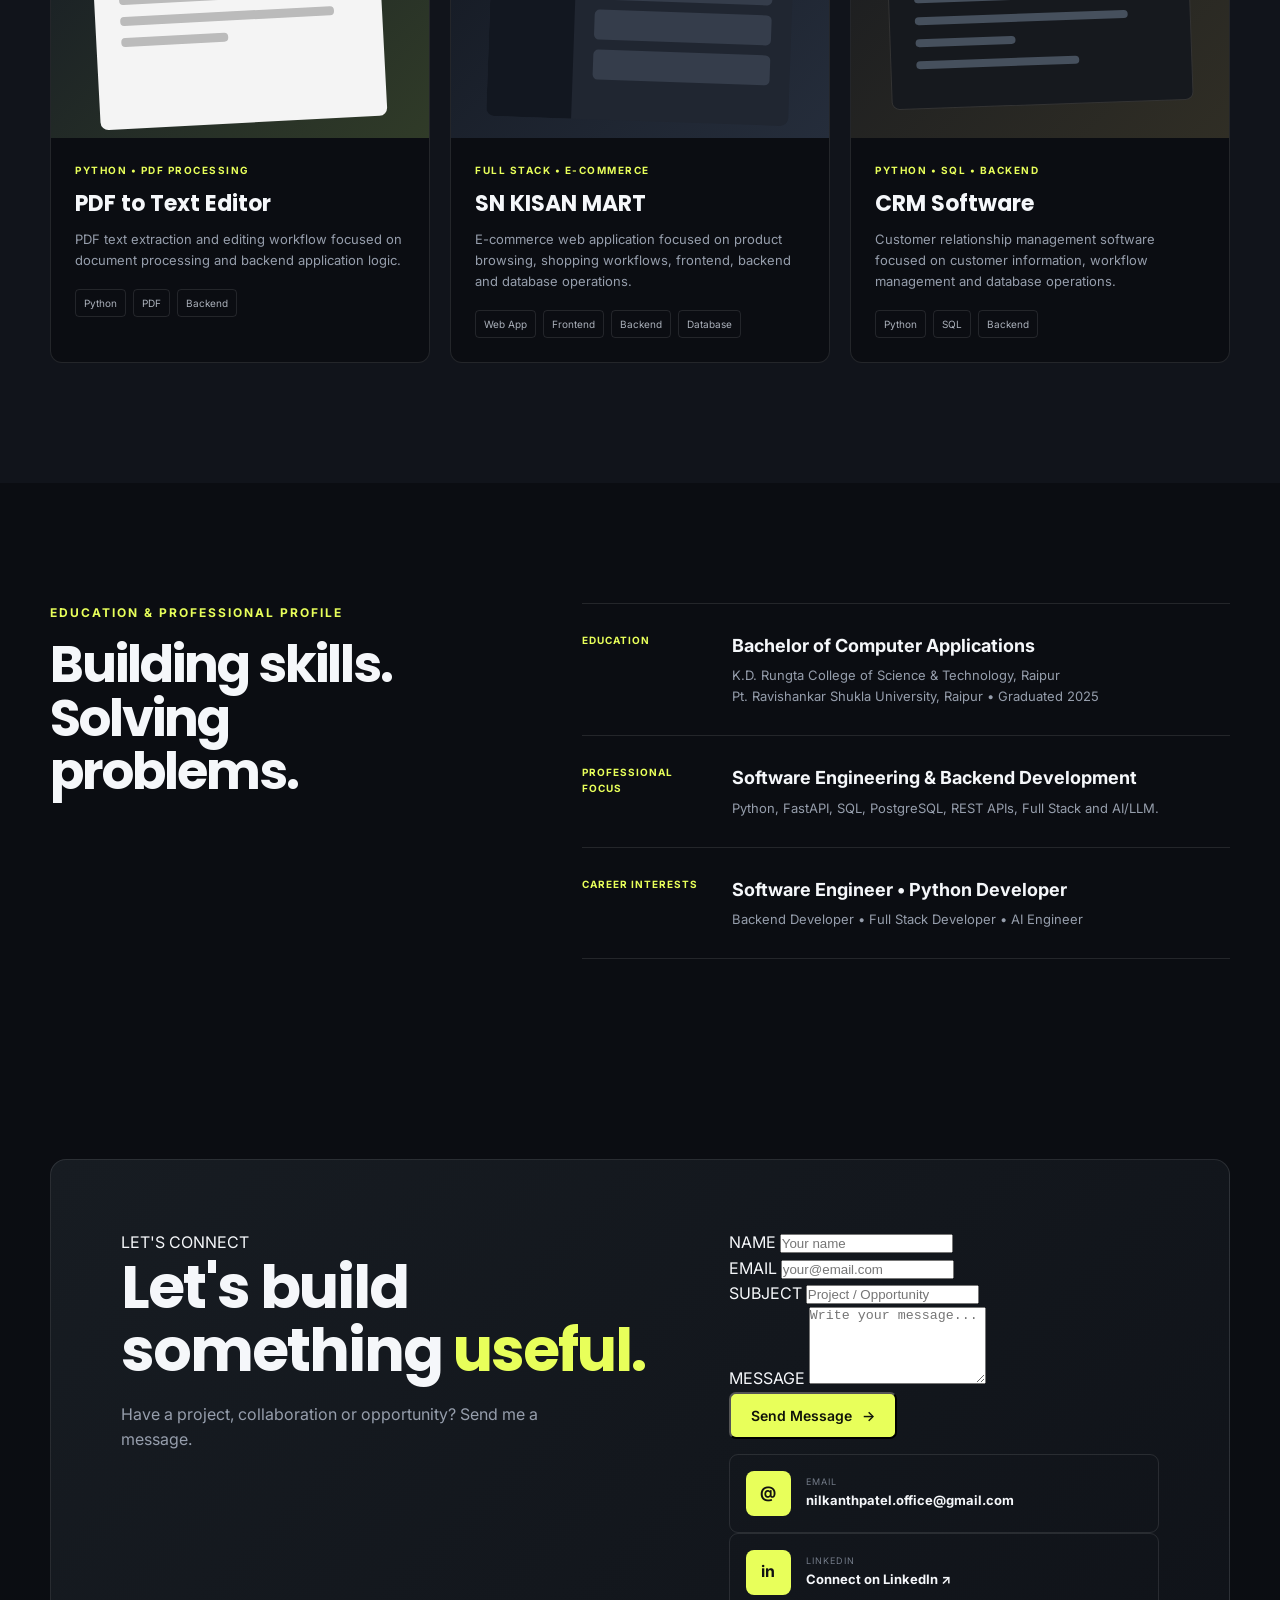
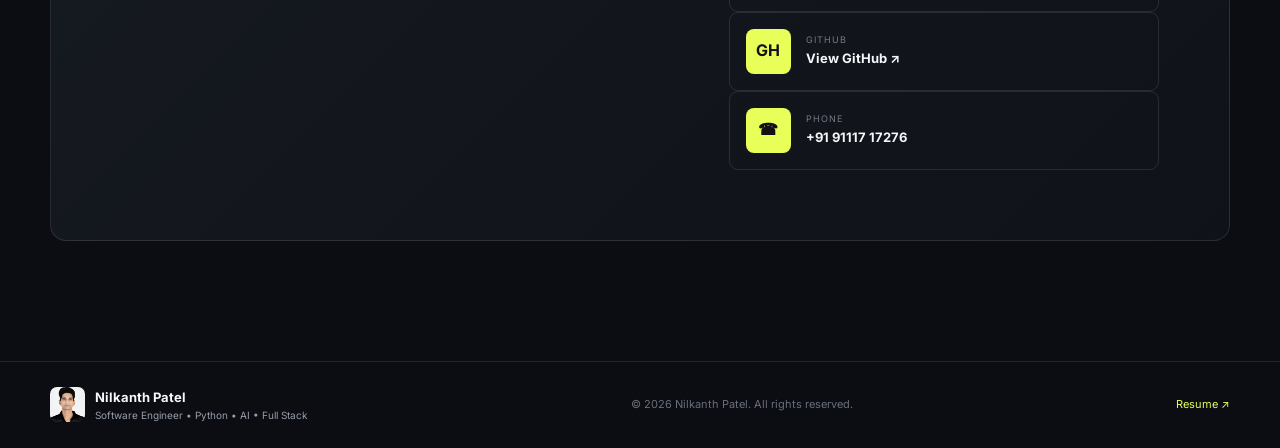
==== commit 27e57e9f: "Create index.html" ====
--- a/index.html
+++ b/index.html
@@ -3,7 +3,10 @@
 <head>
     <meta charset="UTF-8">
 
-    <meta name="viewport" content="width=device-width, initial-scale=1.0">
+    <meta
+        name="viewport"
+        content="width=device-width, initial-scale=1.0"
+    >
 
     <meta
         name="description"
@@ -12,12 +15,9 @@
 
     <meta name="author" content="Nilkanth Patel">
 
-    <meta
-        name="keywords"
-        content="Nilkanth Patel, Software Engineer, Python Developer, FastAPI Developer, Backend Developer, AI Engineer, Full Stack Developer, Raipur"
-    >
-
-    <title>Nilkanth Patel | Software Engineer | Python • FastAPI • AI</title>
+    <title>
+        Nilkanth Patel | Software Engineer | Python • FastAPI • AI
+    </title>
 
     <link rel="stylesheet" href="style.css">
 
@@ -61,14 +61,12 @@
         </button>
 
         <nav id="navMenu">
-
             <a href="#home">Home</a>
             <a href="#about">About</a>
             <a href="#skills">Skills</a>
             <a href="#projects">Projects</a>
             <a href="#profile">Profile</a>
             <a href="#contact">Contact</a>
-
         </nav>
 
     </div>
@@ -122,10 +120,13 @@
                 </a>
 
                 <a
-                    href="#contact"
+                    href="resume/Nilkanth-Patel-Resume.pdf"
                     class="btn btn-outline"
+                    target="_blank"
+                    rel="noopener noreferrer"
                 >
-                    Contact Me
+                    Download Resume
+                    <span>↓</span>
                 </a>
 
             </div>
@@ -207,7 +208,6 @@
 
         </div>
 
-
         <div class="about-grid">
 
             <div class="about-text">
@@ -227,40 +227,38 @@
                 <p>
                     I am also interested in AI/LLM application
                     development, Retrieval-Augmented Generation
-                    (RAG), API integration and building practical
-                    AI-powered software.
+                    (RAG), API integration and AI-powered software.
                 </p>
 
                 <p>
                     I enjoy solving problems, learning new
-                    technologies and turning ideas into reliable,
-                    user-focused applications.
-                </p>
-
-            </div>
-
+                    technologies and turning ideas into reliable
+                    applications.
+                </p>
+
+            </div>
 
             <div class="about-details">
 
                 <div class="detail-box">
-                    <span>Location</span>
+                    <span>LOCATION</span>
                     <strong>Raipur, Chhattisgarh, India</strong>
                 </div>
 
                 <div class="detail-box">
-                    <span>Education</span>
+                    <span>EDUCATION</span>
                     <strong>BCA • 2025</strong>
                 </div>
 
                 <div class="detail-box">
-                    <span>University</span>
+                    <span>UNIVERSITY</span>
                     <strong>
                         Pt. Ravishankar Shukla University
                     </strong>
                 </div>
 
                 <div class="detail-box">
-                    <span>Primary Focus</span>
+                    <span>FOCUS</span>
                     <strong>
                         Backend • Full Stack • AI
                     </strong>
@@ -293,102 +291,66 @@
 
         </div>
 
-
         <div class="skills-grid">
 
             <div class="skill-card">
-
                 <div class="skill-number">01</div>
-
                 <div class="skill-icon">PY</div>
-
                 <h3>Python</h3>
-
-                <p>
-                    Core Python programming, problem solving,
-                    backend development and application logic.
-                </p>
-
-            </div>
-
+                <p>
+                    Python programming, application logic,
+                    backend development and problem solving.
+                </p>
+            </div>
 
             <div class="skill-card">
-
                 <div class="skill-number">02</div>
-
                 <div class="skill-icon">API</div>
-
                 <h3>FastAPI</h3>
-
                 <p>
                     REST API development, backend services,
-                    API integration and scalable application logic.
-                </p>
-
-            </div>
-
+                    API integration and application logic.
+                </p>
+            </div>
 
             <div class="skill-card">
-
                 <div class="skill-number">03</div>
-
                 <div class="skill-icon">SQL</div>
-
                 <h3>SQL / PostgreSQL</h3>
-
-                <p>
-                    Database design, SQL queries, data management
-                    and backend database operations.
-                </p>
-
-            </div>
-
+                <p>
+                    SQL queries, database management,
+                    data modeling and backend operations.
+                </p>
+            </div>
 
             <div class="skill-card">
-
                 <div class="skill-number">04</div>
-
                 <div class="skill-icon">AI</div>
-
                 <h3>AI / LLM</h3>
-
-                <p>
-                    LLM APIs, RAG concepts and AI-powered
-                    application development.
-                </p>
-
-            </div>
-
+                <p>
+                    LLM APIs, RAG concepts and
+                    AI-powered application development.
+                </p>
+            </div>
 
             <div class="skill-card">
-
                 <div class="skill-number">05</div>
-
                 <div class="skill-icon">RE</div>
-
                 <h3>React.js</h3>
-
-                <p>
-                    Component-based interfaces, responsive
-                    frontend development and web applications.
-                </p>
-
-            </div>
-
+                <p>
+                    Component-based interfaces and
+                    responsive frontend development.
+                </p>
+            </div>
 
             <div class="skill-card">
-
                 <div class="skill-number">06</div>
-
                 <div class="skill-icon">DEV</div>
-
                 <h3>Git • Docker • AWS</h3>
-
-                <p>
-                    Version control, containerization and
-                    cloud fundamentals for software development.
-                </p>
-
+                <p>
+                    Version control, containerization
+                    and cloud fundamentals.
+                </p>
             </div>
 
         </div>
@@ -419,18 +381,14 @@
             </div>
 
             <p>
-                A selection of projects demonstrating my work
-                across Python, backend development, databases,
-                web applications and practical software solutions.
+                Projects demonstrating my experience across
+                Python, backend development, databases,
+                web applications and software solutions.
             </p>
 
         </div>
 
-
         <div class="projects-grid">
-
-
-            <!-- PROJECT 01 -->
 
             <article class="project-card">
 
@@ -447,11 +405,9 @@
                         </div>
 
                         <div class="mock-content">
-
                             <div></div>
                             <div></div>
                             <div></div>
-
                         </div>
 
                     </div>
@@ -469,17 +425,15 @@
                     </h3>
 
                     <p>
-                        A practical PDF processing application
-                        focused on extracting text, editing content
-                        and handling document processing workflows.
+                        PDF text extraction and editing workflow
+                        focused on document processing and
+                        backend application logic.
                     </p>
 
                     <div class="tags">
-
                         <span>Python</span>
-                        <span>PDF Processing</span>
+                        <span>PDF</span>
                         <span>Backend</span>
-
                     </div>
 
                 </div>
@@ -487,8 +441,6 @@
             </article>
 
 
-            <!-- PROJECT 02 -->
-
             <article class="project-card">
 
                 <div class="project-image project-two">
@@ -500,11 +452,9 @@
                         <div class="dash-sidebar"></div>
 
                         <div class="dash-main">
-
                             <div class="dash-row"></div>
                             <div class="dash-row"></div>
                             <div class="dash-row"></div>
-
                         </div>
 
                     </div>
@@ -522,26 +472,22 @@
                     </h3>
 
                     <p>
-                        An e-commerce web application designed
-                        around product browsing, shopping workflows,
-                        frontend interaction and backend/database operations.
+                        E-commerce web application focused on
+                        product browsing, shopping workflows,
+                        frontend, backend and database operations.
                     </p>
 
                     <div class="tags">
-
                         <span>Web App</span>
                         <span>Frontend</span>
                         <span>Backend</span>
                         <span>Database</span>
-
                     </div>
 
                 </div>
 
             </article>
 
-
-            <!-- PROJECT 03 -->
 
             <article class="project-card">
 
@@ -574,15 +520,13 @@
                     <p>
                         Customer relationship management software
                         focused on customer information, workflow
-                        management and backend/database operations.
+                        management and database operations.
                     </p>
 
                     <div class="tags">
-
                         <span>Python</span>
                         <span>SQL</span>
                         <span>Backend</span>
-
                     </div>
 
                 </div>
@@ -618,9 +562,7 @@
 
             </div>
 
-
             <div class="profile-list">
-
 
                 <div class="profile-item">
 
@@ -633,19 +575,18 @@
                         </h3>
 
                         <p>
-                            K.D. Rungta College of Science & Technology,
-                            Raipur
+                            K.D. Rungta College of Science &
+                            Technology, Raipur
                         </p>
 
                         <p>
-                            Pt. Ravishankar Shukla University, Raipur
-                            • Graduated 2025
+                            Pt. Ravishankar Shukla University,
+                            Raipur • Graduated 2025
                         </p>
 
                     </div>
 
                 </div>
-
 
                 <div class="profile-item">
 
@@ -659,14 +600,12 @@
 
                         <p>
                             Python, FastAPI, SQL, PostgreSQL,
-                            REST APIs, Full Stack Development
-                            and AI/LLM applications.
+                            REST APIs, Full Stack and AI/LLM.
                         </p>
 
                     </div>
 
                 </div>
-
 
                 <div class="profile-item">
 
@@ -687,26 +626,6 @@
 
                 </div>
 
-
-                <div class="profile-item">
-
-                    <span>LANGUAGES</span>
-
-                    <div>
-
-                        <h3>
-                            English • Hindi
-                        </h3>
-
-                        <p>
-                            Comfortable communicating in English
-                            and Hindi.
-                        </p>
-
-                    </div>
-
-                </div>
-
             </div>
 
         </div>
@@ -716,7 +635,7 @@
 </section>
 
 
-<!-- ================= SOCIAL / CONTACT ================= -->
+<!-- ================= CONTACT ================= -->
 
 <section id="contact" class="section contact-section">
 
@@ -734,8 +653,8 @@
                 </h2>
 
                 <p>
-                    Open to software engineering,
-                    backend, full-stack and AI opportunities.
+                    Have a project, collaboration or opportunity?
+                    Send me a message.
                 </p>
 
             </div>
@@ -743,104 +662,160 @@
 
             <div class="contact-details">
 
-
-                <a
-                    href="tel:+919111717276"
-                    class="contact-item"
+                <form
+                    id="contactForm"
+                    class="contact-form"
                 >
 
-                    <span class="contact-icon">☎</span>
-
-                    <div>
-
-                        <small>PHONE</small>
-
-                        <strong>
-                            +91 91117 17276
-                        </strong>
-
-                    </div>
-
-                </a>
-
-
-                <a
-                    href="mailto:nilkanthpatel.office@gmail.com"
-                    class="contact-item"
-                >
-
-                    <span class="contact-icon">@</span>
-
-                    <div>
-
-                        <small>EMAIL</small>
-
-                        <strong>
-                            nilkanthpatel.office@gmail.com
-                        </strong>
-
-                    </div>
-
-                </a>
-
-
-                <a
-                    href="https://www.linkedin.com/in/nilkanth-patel-softwaredevloper"
-                    target="_blank"
-                    rel="noopener noreferrer"
-                    class="contact-item"
-                >
-
-                    <span class="contact-icon">in</span>
-
-                    <div>
-
-                        <small>LINKEDIN</small>
-
-                        <strong>
-                            Connect on LinkedIn ↗
-                        </strong>
-
-                    </div>
-
-                </a>
-
-
-                <a
-                    href="https://github.com/36codehub-gif/nilkanth-portfolio"
-                    target="_blank"
-                    rel="noopener noreferrer"
-                    class="contact-item"
-                >
-
-                    <span class="contact-icon">GH</span>
-
-                    <div>
-
-                        <small>GITHUB</small>
-
-                        <strong>
-                            View GitHub ↗
-                        </strong>
-
-                    </div>
-
-                </a>
-
-
-                <div class="contact-item">
-
-                    <span class="contact-icon">📍</span>
-
-                    <div>
-
-                        <small>LOCATION</small>
-
-                        <strong>
-                            Raipur, Chhattisgarh, India
-                        </strong>
-
-                    </div>
+                    <div class="form-group">
+
+                        <label for="name">
+                            NAME
+                        </label>
+
+                        <input
+                            type="text"
+                            id="name"
+                            name="name"
+                            placeholder="Your name"
+                            required
+                        >
+
+                    </div>
+
+
+                    <div class="form-group">
+
+                        <label for="email">
+                            EMAIL
+                        </label>
+
+                        <input
+                            type="email"
+                            id="email"
+                            name="email"
+                            placeholder="your@email.com"
+                            required
+                        >
+
+                    </div>
+
+
+                    <div class="form-group">
+
+                        <label for="subject">
+                            SUBJECT
+                        </label>
+
+                        <input
+                            type="text"
+                            id="subject"
+                            name="subject"
+                            placeholder="Project / Opportunity"
+                        >
+
+                    </div>
+
+
+                    <div class="form-group">
+
+                        <label for="message">
+                            MESSAGE
+                        </label>
+
+                        <textarea
+                            id="message"
+                            name="message"
+                            rows="5"
+                            placeholder="Write your message..."
+                            required
+                        ></textarea>
+
+                    </div>
+
+
+                    <button
+                        type="submit"
+                        class="btn btn-primary"
+                        id="submitBtn"
+                    >
+                        Send Message
+                        <span>→</span>
+                    </button>
+
+
+                    <p
+                        id="formMessage"
+                        class="form-message"
+                    ></p>
+
+                </form>
+
+
+                <div class="social-links">
+
+                    <a
+                        href="mailto:nilkanthpatel.office@gmail.com"
+                        class="contact-item"
+                    >
+                        <span class="contact-icon">@</span>
+
+                        <div>
+                            <small>EMAIL</small>
+                            <strong>
+                                nilkanthpatel.office@gmail.com
+                            </strong>
+                        </div>
+                    </a>
+
+
+                    <a
+                        href="https://www.linkedin.com/in/nilkanth-patel-softwaredevloper"
+                        target="_blank"
+                        rel="noopener noreferrer"
+                        class="contact-item"
+                    >
+                        <span class="contact-icon">in</span>
+
+                        <div>
+                            <small>LINKEDIN</small>
+                            <strong>
+                                Connect on LinkedIn ↗
+                            </strong>
+                        </div>
+                    </a>
+
+
+                    <a
+                        href="https://github.com/36codehub-gif/nilkanth-portfolio"
+                        target="_blank"
+                        rel="noopener noreferrer"
+                        class="contact-item"
+                    >
+                        <span class="contact-icon">GH</span>
+
+                        <div>
+                            <small>GITHUB</small>
+                            <strong>
+                                View GitHub ↗
+                            </strong>
+                        </div>
+                    </a>
+
+
+                    <a
+                        href="tel:+919111717276"
+                        class="contact-item"
+                    >
+                        <span class="contact-icon">☎</span>
+
+                        <div>
+                            <small>PHONE</small>
+                            <strong>
+                                +91 91117 17276
+                            </strong>
+                        </div>
+                    </a>
 
                 </div>
 
@@ -887,8 +862,13 @@
         </p>
 
 
-        <a href="#home" class="back-top">
-            ↑ Back to top
+        <a
+            href="resume/Nilkanth-Patel-Resume.pdf"
+            target="_blank"
+            rel="noopener noreferrer"
+            class="back-top"
+        >
+            Resume ↗
         </a>
 
     </div>
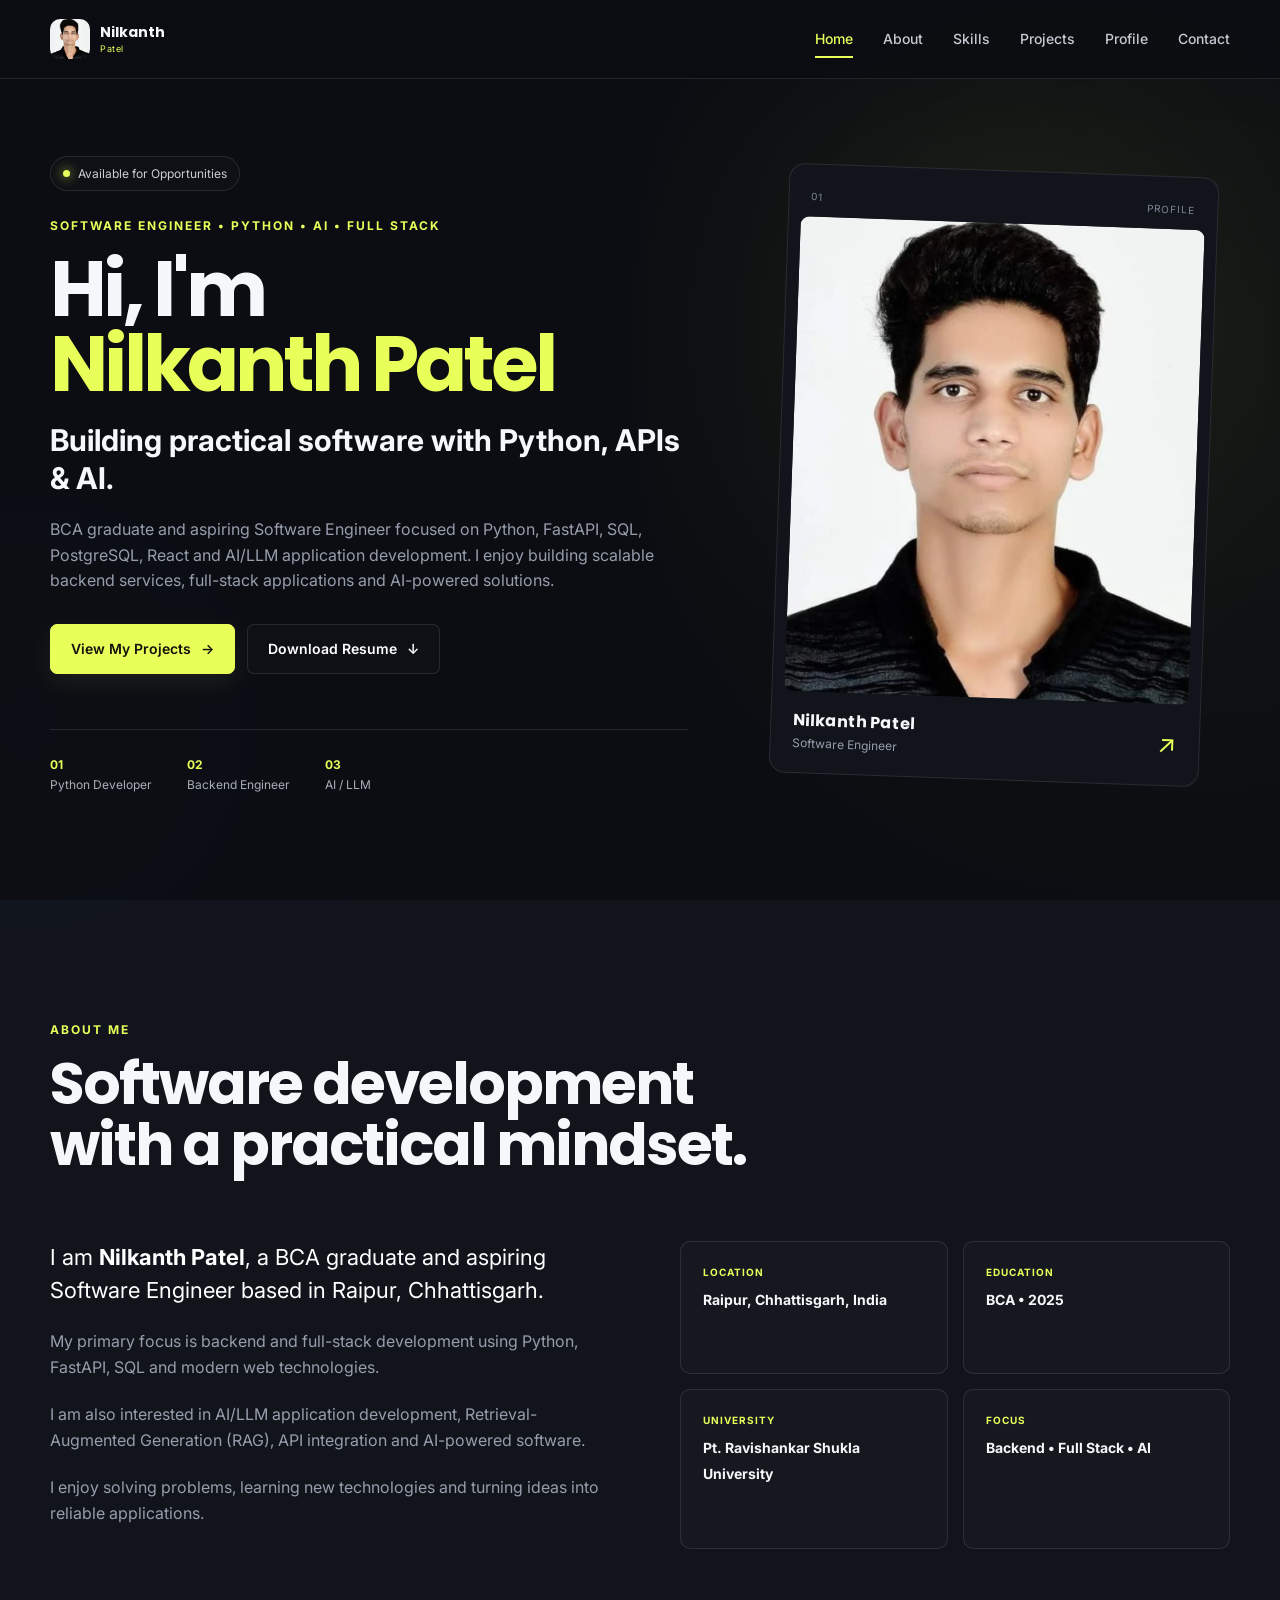
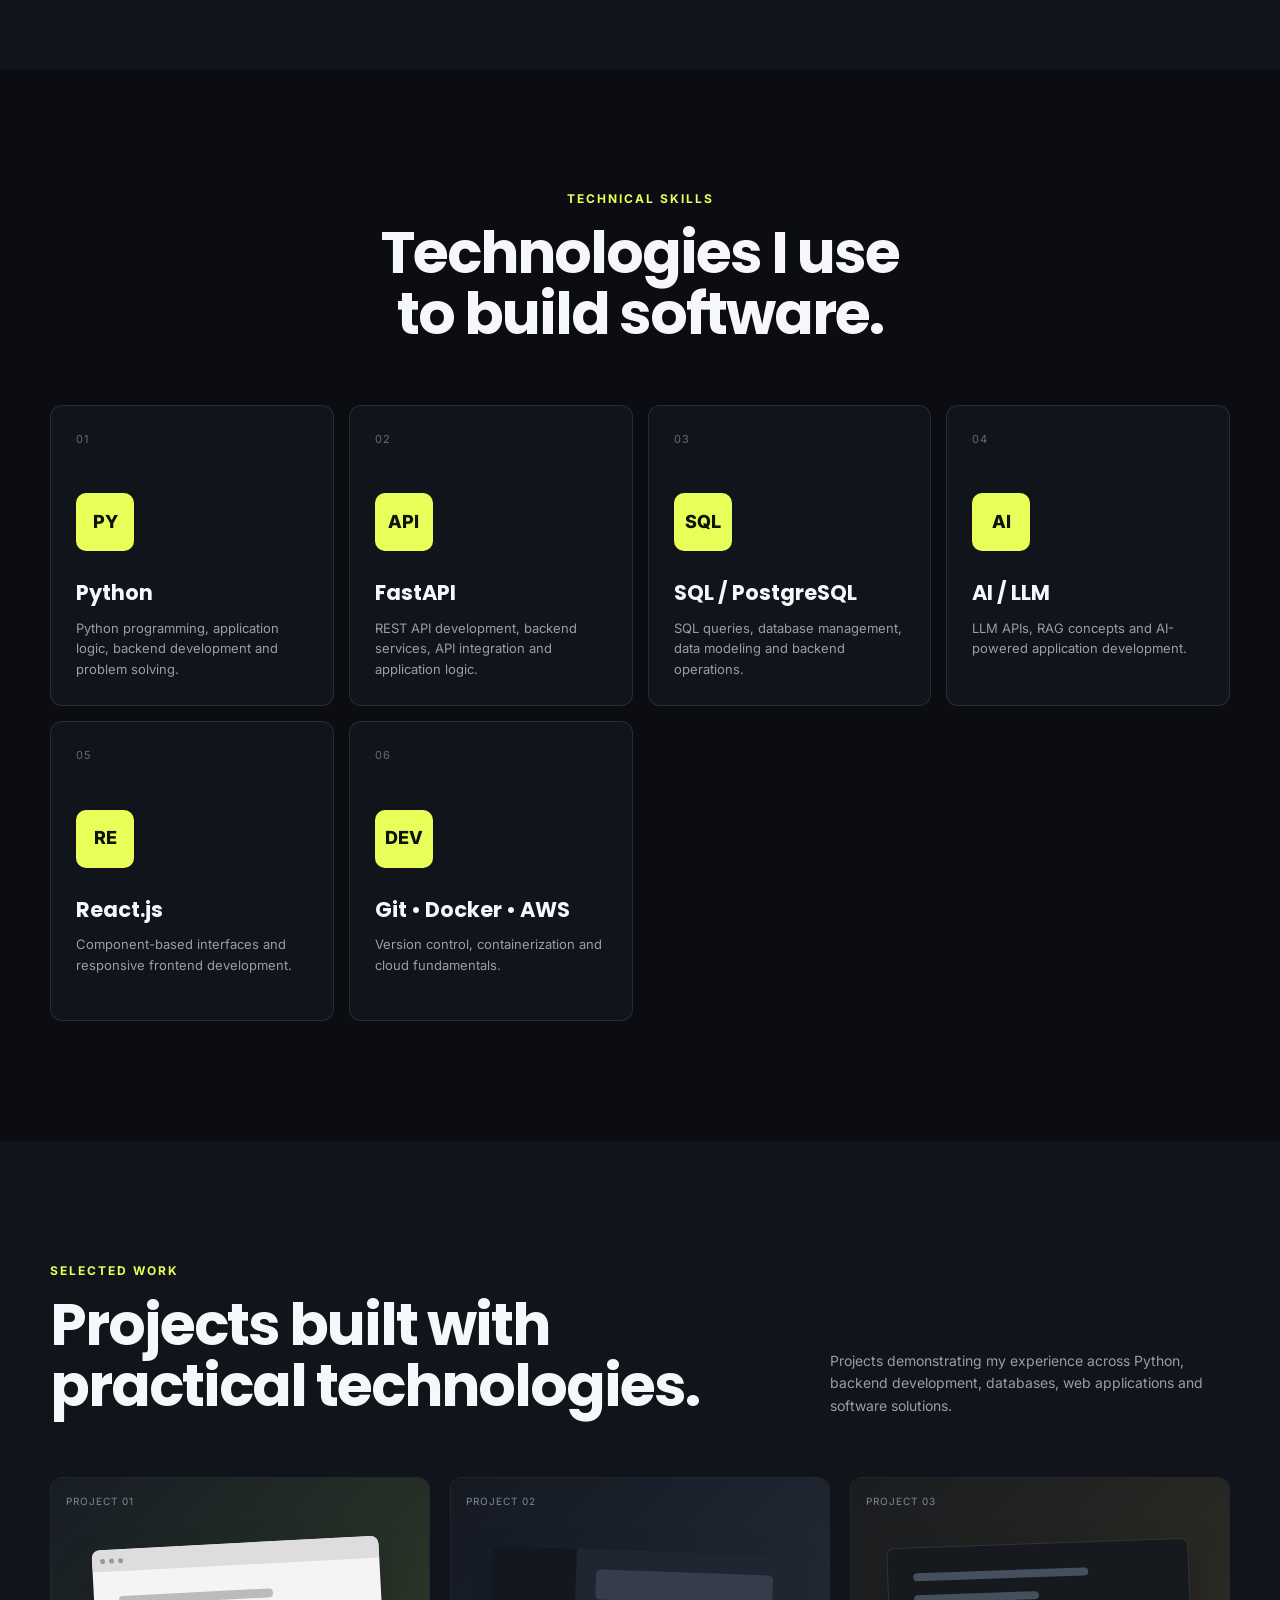
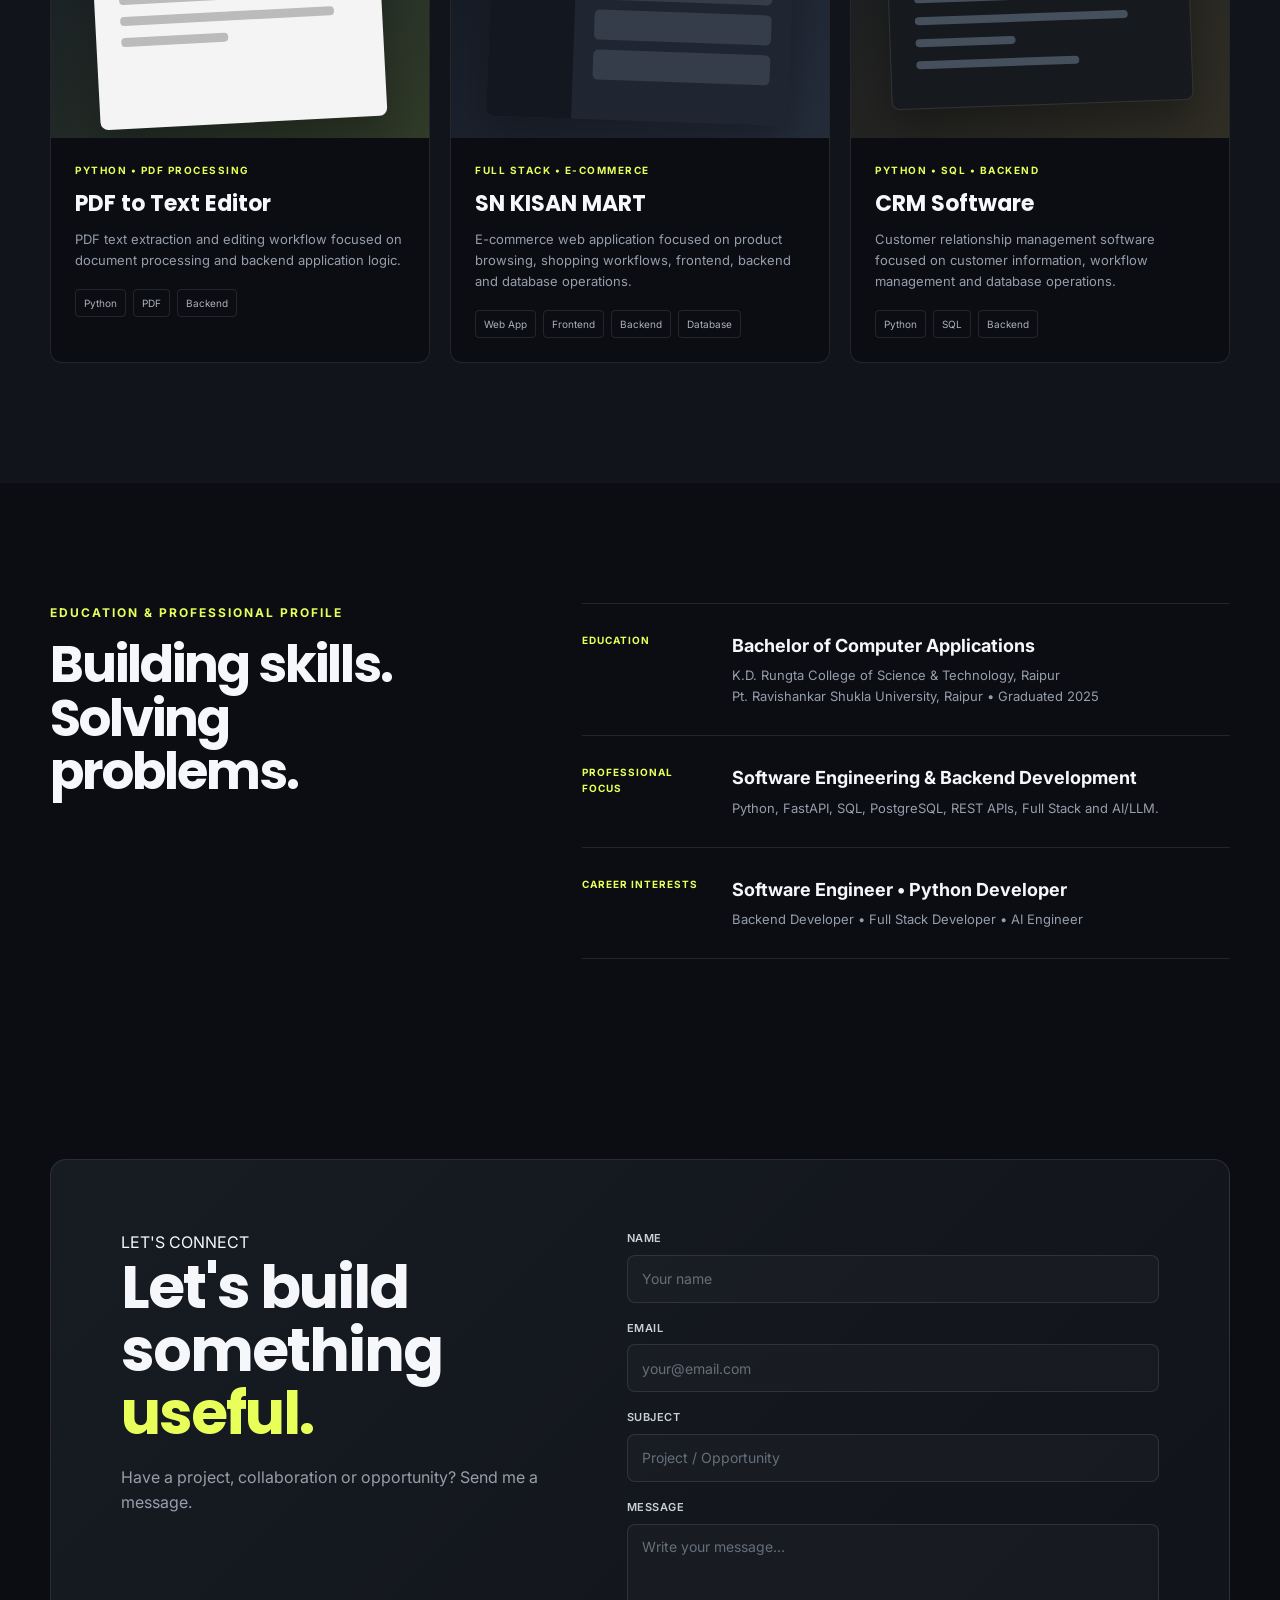
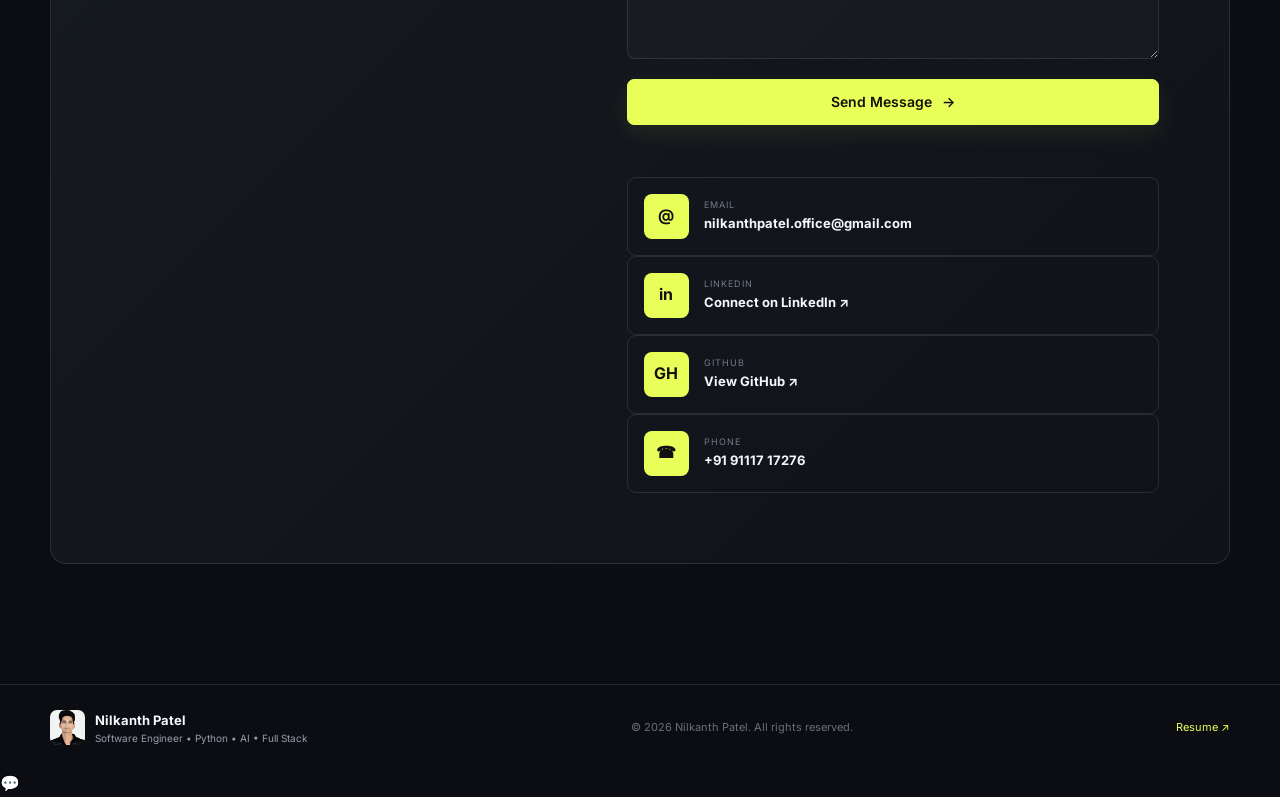
==== commit 825455ef: "Update index.html" ====
--- a/index.html
+++ b/index.html
@@ -120,7 +120,7 @@
                 </a>
 
                 <a
-                    href="resume/Nilkanth-Patel-Resume.pdf"
+                    href="Nilkanth_Patel_Software_Engineer_Resume.pdf"
                     class="btn btn-outline"
                     target="_blank"
                     rel="noopener noreferrer"
@@ -877,6 +877,16 @@
 
 
 <script src="script.js"></script>
+    <!-- WhatsApp Floating Button -->
+<a
+  href="https://wa.me/919111717276?text=Hello%20Nilkanth%2C%20I%20visited%20your%20portfolio%20and%20would%20like%20to%20connect."
+  class="whatsapp-float"
+  target="_blank"
+  rel="noopener noreferrer"
+  aria-label="Chat with Nilkanth on WhatsApp"
+>
+  <span>💬</span>
+</a>
 
 </body>
 </html>
--- a/style.css
+++ b/style.css
@@ -4,14 +4,21 @@
     --surface-2: #171b23;
     --text: #f5f7fa;
     --muted: #969eac;
-    --border: rgba(255,255,255,0.1);
+    --border: rgba(255, 255, 255, 0.1);
+
     --accent: #e8ff5a;
     --accent-dark: #c9df35;
+
+    --success: #65e6a5;
+    --danger: #ff7070;
+
     --max-width: 1180px;
 }
 
 
-/* ================= RESET ================= */
+/* ==================================================
+   RESET
+================================================== */
 
 * {
     margin: 0;
@@ -21,6 +28,7 @@
 
 html {
     scroll-behavior: smooth;
+    scroll-padding-top: 90px;
 }
 
 body {
@@ -31,6 +39,13 @@
     overflow-x: hidden;
 }
 
+body,
+button,
+input,
+textarea {
+    -webkit-font-smoothing: antialiased;
+}
+
 a {
     color: inherit;
     text-decoration: none;
@@ -41,12 +56,57 @@
     display: block;
 }
 
+button,
+input,
+textarea {
+    font-family: inherit;
+}
+
 button {
-    font-family: inherit;
-}
-
-
-/* ================= CONTAINER ================= */
+    cursor: pointer;
+}
+
+button:disabled {
+    cursor: not-allowed;
+    opacity: 0.6;
+}
+
+
+/* ==================================================
+   SELECTION
+================================================== */
+
+::selection {
+    background: var(--accent);
+    color: #10130a;
+}
+
+
+/* ==================================================
+   SCROLLBAR
+================================================== */
+
+::-webkit-scrollbar {
+    width: 8px;
+}
+
+::-webkit-scrollbar-track {
+    background: var(--bg);
+}
+
+::-webkit-scrollbar-thumb {
+    background: #303641;
+    border-radius: 20px;
+}
+
+::-webkit-scrollbar-thumb:hover {
+    background: var(--accent);
+}
+
+
+/* ==================================================
+   CONTAINER
+================================================== */
 
 .container {
     width: min(
@@ -54,23 +114,28 @@
         var(--max-width)
     );
 
-    margin: auto;
-}
-
-
-/* ================= NAVBAR ================= */
+    margin: 0 auto;
+}
+
+
+/* ==================================================
+   NAVBAR
+================================================== */
 
 .navbar {
     position: fixed;
     top: 0;
     left: 0;
+
     width: 100%;
+
     z-index: 1000;
 
     background:
         rgba(11, 13, 18, 0.82);
 
     backdrop-filter: blur(18px);
+    -webkit-backdrop-filter: blur(18px);
 
     border-bottom:
         1px solid var(--border);
@@ -87,69 +152,135 @@
 .logo {
     display: flex;
     align-items: center;
+
     gap: 10px;
 }
 
 .logo-image {
     width: 40px;
     height: 40px;
+
     border-radius: 10px;
+
     overflow: hidden;
+
     background: var(--accent);
 }
 
 .logo-image img {
     width: 100%;
     height: 100%;
+
     object-fit: cover;
 }
 
 .logo > div:last-child {
     display: flex;
     flex-direction: column;
+
     line-height: 1;
 }
 
 .logo span {
     font-family: "Poppins", sans-serif;
+
     font-weight: 700;
+
+    font-size: 14px;
 }
 
 .logo small {
     color: var(--accent);
-    margin-top: 4px;
+
+    margin-top: 5px;
+
+    font-size: 9px;
+
+    letter-spacing: 0.5px;
 }
 
 nav {
     display: flex;
     align-items: center;
+
     gap: 30px;
 }
 
 nav a {
+    position: relative;
+
     color: #c5cad3;
+
     font-size: 14px;
-    transition: 0.3s;
-}
-
-nav a:hover {
+    font-weight: 500;
+
+    padding: 8px 0;
+
+    transition:
+        color 0.3s ease;
+}
+
+nav a::after {
+    content: "";
+
+    position: absolute;
+
+    left: 0;
+    bottom: 0;
+
+    width: 0;
+    height: 2px;
+
+    background: var(--accent);
+
+    transition:
+        width 0.3s ease;
+}
+
+nav a:hover,
+nav a.active {
     color: var(--accent);
+}
+
+nav a:hover::after,
+nav a.active::after {
+    width: 100%;
 }
 
 .menu-toggle {
     display: none;
-    border: 0;
+
+    width: 42px;
+    height: 42px;
+
+    border: 1px solid var(--border);
+
+    border-radius: 8px;
+
     background: transparent;
+
     color: white;
-    font-size: 26px;
+
+    font-size: 22px;
+
     cursor: pointer;
-}
-
-
-/* ================= HERO ================= */
+
+    transition: 0.3s;
+}
+
+.menu-toggle:hover {
+    color: var(--accent);
+    border-color: var(--accent);
+}
+
+
+/* ==================================================
+   HERO
+================================================== */
 
 .hero {
     min-height: 100vh;
+
     padding-top: 150px;
     padding-bottom: 100px;
 
@@ -179,6 +310,26 @@
     pointer-events: none;
 }
 
+.hero::after {
+    content: "";
+
+    position: absolute;
+
+    width: 350px;
+    height: 350px;
+
+    background: #6b7cff;
+
+    filter: blur(180px);
+
+    opacity: 0.035;
+
+    left: -150px;
+    bottom: 0;
+
+    pointer-events: none;
+}
+
 .hero-container {
     display: grid;
 
@@ -188,11 +339,17 @@
     gap: 70px;
 
     align-items: center;
+
+    position: relative;
+
+    z-index: 1;
 }
 
 .status {
     display: inline-flex;
+
     align-items: center;
+
     gap: 8px;
 
     padding: 7px 12px;
@@ -207,6 +364,9 @@
     font-size: 12px;
 
     margin-bottom: 25px;
+
+    background:
+        rgba(255, 255, 255, 0.015);
 }
 
 .status span {
@@ -223,9 +383,13 @@
 
 .eyebrow {
     color: var(--accent);
+
     font-size: 12px;
+
     font-weight: 700;
+
     letter-spacing: 2px;
+
     margin-bottom: 16px;
 }
 
@@ -244,6 +408,7 @@
 
 .hero h1 span {
     display: block;
+
     color: var(--accent);
 }
 
@@ -270,7 +435,9 @@
 
 .hero-buttons {
     display: flex;
+
     flex-wrap: wrap;
+
     gap: 12px;
 }
 
@@ -278,76 +445,114 @@
     display: inline-flex;
 
     align-items: center;
+    justify-content: center;
+
     gap: 10px;
 
+    min-height: 46px;
+
     padding: 13px 20px;
 
     border-radius: 7px;
 
     font-size: 14px;
+
     font-weight: 600;
 
     transition:
-        transform 0.3s,
-        background 0.3s;
+        transform 0.3s ease,
+        background 0.3s ease,
+        border-color 0.3s ease,
+        color 0.3s ease,
+        box-shadow 0.3s ease;
 }
 
 .btn:hover {
     transform: translateY(-3px);
 }
 
-.btn-primary {
+.btn-primary,
+.btn.primary {
     background: var(--accent);
+
     color: #10130a;
-}
-
-.btn-primary:hover {
+
+    border: 1px solid var(--accent);
+
+    box-shadow:
+        0 8px 25px rgba(232, 255, 90, 0.08);
+}
+
+.btn-primary:hover,
+.btn.primary:hover {
     background: var(--accent-dark);
+
+    border-color: var(--accent-dark);
+
+    box-shadow:
+        0 12px 30px rgba(232, 255, 90, 0.13);
 }
 
 .btn-outline {
-    border: 1px solid var(--border);
+    border:
+        1px solid var(--border);
+
     color: white;
+
+    background:
+        rgba(255, 255, 255, 0.015);
 }
 
 .btn-outline:hover {
     border-color: var(--accent);
+
     color: var(--accent);
+
+    background:
+        rgba(232, 255, 90, 0.03);
 }
 
 .quick-info {
     display: flex;
+
     gap: 35px;
 
     margin-top: 55px;
 
     padding-top: 25px;
 
-    border-top: 1px solid var(--border);
+    border-top:
+        1px solid var(--border);
 }
 
 .quick-info div {
     display: flex;
+
     flex-direction: column;
 }
 
 .quick-info strong {
     color: var(--accent);
+
     font-size: 12px;
 }
 
 .quick-info span {
     color: #a8aeb8;
+
     font-size: 12px;
 }
 
 
-/* ================= HERO IMAGE ================= */
+/* ==================================================
+   HERO IMAGE
+================================================== */
 
 .hero-image-wrapper {
     position: relative;
 
     display: flex;
+
     justify-content: center;
 }
 
@@ -382,17 +587,26 @@
         rotate(2deg);
 
     transition:
-        transform 0.5s;
+        transform 0.5s ease,
+        border-color 0.3s ease,
+        box-shadow 0.3s ease;
 }
 
 .profile-card:hover {
     transform:
         rotate(0deg)
         translateY(-8px);
+
+    border-color:
+        rgba(232, 255, 90, 0.3);
+
+    box-shadow:
+        0 25px 70px rgba(0, 0, 0, 0.35);
 }
 
 .profile-top {
     display: flex;
+
     justify-content: space-between;
 
     padding: 12px 10px;
@@ -400,11 +614,13 @@
     color: #7e8795;
 
     font-size: 10px;
+
     letter-spacing: 1px;
 }
 
 .profile-image {
     width: 100%;
+
     aspect-ratio: 0.85;
 
     object-fit: cover;
@@ -416,7 +632,9 @@
 
 .profile-bottom {
     display: flex;
+
     justify-content: space-between;
+
     align-items: center;
 
     padding: 16px 10px 8px;
@@ -424,6 +642,7 @@
 
 .profile-bottom div {
     display: flex;
+
     flex-direction: column;
 }
 
@@ -433,19 +652,25 @@
 
 .profile-bottom span {
     color: var(--muted);
+
     font-size: 12px;
 }
 
 .profile-bottom .arrow {
     color: var(--accent);
+
     font-size: 25px;
 }
 
 
-/* ================= SECTIONS ================= */
+/* ==================================================
+   SECTIONS
+================================================== */
 
 .section {
     padding: 120px 0;
+
+    scroll-margin-top: 80px;
 }
 
 .section-heading p {
@@ -476,7 +701,9 @@
 }
 
 
-/* ================= ABOUT ================= */
+/* ==================================================
+   ABOUT
+================================================== */
 
 .about {
     background: var(--surface);
@@ -525,7 +752,19 @@
 
     border-radius: 10px;
 
-    background: rgba(255,255,255,0.02);
+    background:
+        rgba(255, 255, 255, 0.02);
+
+    transition:
+        transform 0.3s ease,
+        border-color 0.3s ease;
+}
+
+.detail-box:hover {
+    transform: translateY(-4px);
+
+    border-color:
+        rgba(232, 255, 90, 0.3);
 }
 
 .detail-box span {
@@ -547,7 +786,9 @@
 }
 
 
-/* ================= SKILLS ================= */
+/* ==================================================
+   SKILLS
+================================================== */
 
 .skills-grid {
     margin-top: 60px;
@@ -573,15 +814,19 @@
     background: var(--surface);
 
     transition:
-        transform 0.3s,
-        border 0.3s;
+        transform 0.3s ease,
+        border-color 0.3s ease,
+        box-shadow 0.3s ease;
 }
 
 .skill-card:hover {
     transform: translateY(-7px);
 
     border-color:
-        rgba(232,255,90,0.5);
+        rgba(232, 255, 90, 0.5);
+
+    box-shadow:
+        0 18px 45px rgba(0, 0, 0, 0.2);
 }
 
 .skill-number {
@@ -599,6 +844,7 @@
     height: 58px;
 
     display: grid;
+
     place-items: center;
 
     border-radius: 10px;
@@ -629,7 +875,9 @@
 }
 
 
-/* ================= PROJECTS ================= */
+/* ==================================================
+   PROJECTS
+================================================== */
 
 .projects-section {
     background: var(--surface);
@@ -673,6 +921,21 @@
     border-radius: 12px;
 
     background: var(--bg);
+
+    transition:
+        transform 0.3s ease,
+        border-color 0.3s ease,
+        box-shadow 0.3s ease;
+}
+
+.project-card:hover {
+    transform: translateY(-7px);
+
+    border-color:
+        rgba(232, 255, 90, 0.35);
+
+    box-shadow:
+        0 20px 50px rgba(0, 0, 0, 0.25);
 }
 
 .project-image {
@@ -726,7 +989,9 @@
 }
 
 
-/* Mock browser */
+/* ==================================================
+   BROWSER MOCK
+================================================== */
 
 .browser-ui {
     position: absolute;
@@ -745,6 +1010,9 @@
         rotate(-3deg);
 
     overflow: hidden;
+
+    box-shadow:
+        0 20px 40px rgba(0, 0, 0, 0.25);
 }
 
 .browser-bar {
@@ -797,7 +1065,9 @@
 }
 
 
-/* Dashboard mock */
+/* ==================================================
+   DASHBOARD MOCK
+================================================== */
 
 .dashboard-mock {
     position: absolute;
@@ -817,6 +1087,9 @@
     overflow: hidden;
 
     transform: rotate(2deg);
+
+    box-shadow:
+        0 20px 40px rgba(0, 0, 0, 0.25);
 }
 
 .dash-sidebar {
@@ -842,7 +1115,9 @@
 }
 
 
-/* Code mock */
+/* ==================================================
+   CODE MOCK
+================================================== */
 
 .editor-mock {
     position: absolute;
@@ -861,6 +1136,9 @@
 
     border:
         1px solid #333;
+
+    box-shadow:
+        0 20px 40px rgba(0, 0, 0, 0.3);
 }
 
 .code-line {
@@ -894,7 +1172,9 @@
 }
 
 
-/* Project content */
+/* ==================================================
+   PROJECT CONTENT
+================================================== */
 
 .project-content {
     padding: 24px;
@@ -947,10 +1227,21 @@
     color: #aab0ba;
 
     font-size: 10px;
-}
-
-
-/* ================= PROFILE ================= */
+
+    transition:
+        border-color 0.3s ease,
+        color 0.3s ease;
+}
+
+.project-card:hover .tags span {
+    border-color:
+        rgba(232, 255, 90, 0.2);
+}
+
+
+/* ==================================================
+   PROFILE
+================================================== */
 
 .profile-section {
     background: var(--bg);
@@ -984,7 +1275,8 @@
 .profile-item {
     display: grid;
 
-    grid-template-columns: 130px 1fr;
+    grid-template-columns:
+        130px 1fr;
 
     gap: 20px;
 
@@ -1017,7 +1309,9 @@
 }
 
 
-/* ================= CONTACT ================= */
+/* ==================================================
+   CONTACT
+================================================== */
 
 .contact-section {
     padding-top: 80px;
@@ -1041,7 +1335,7 @@
     display: grid;
 
     grid-template-columns:
-        1fr 0.8fr;
+        0.9fr 1.1fr;
 
     gap: 70px;
 }
@@ -1069,6 +1363,11 @@
     max-width: 480px;
 }
 
+
+/* ==================================================
+   CONTACT DETAILS
+================================================== */
+
 .contact-details {
     display: flex;
 
@@ -1093,19 +1392,25 @@
 
     border-radius: 9px;
 
-    transition: 0.3s;
+    transition:
+        0.3s ease;
 }
 
 .contact-item:hover {
     border-color: var(--accent);
 
     transform: translateX(5px);
+
+    background:
+        rgba(232, 255, 90, 0.025);
 }
 
 .contact-icon {
     width: 45px;
     height: 45px;
 
+    flex-shrink: 0;
+
     display: grid;
 
     place-items: center;
@@ -1140,7 +1445,114 @@
 }
 
 
-/* ================= FOOTER ================= */
+/* ==================================================
+   CONTACT FORM
+================================================== */
+
+.contact-form {
+    display: flex;
+
+    flex-direction: column;
+
+    gap: 17px;
+}
+
+.form-group {
+    display: flex;
+
+    flex-direction: column;
+
+    gap: 7px;
+}
+
+.form-group label {
+    color: #cbd0d8;
+
+    font-size: 11px;
+
+    font-weight: 600;
+
+    letter-spacing: 0.5px;
+}
+
+.form-group input,
+.form-group textarea {
+    width: 100%;
+
+    border:
+        1px solid var(--border);
+
+    border-radius: 8px;
+
+    outline: none;
+
+    background:
+        rgba(255, 255, 255, 0.025);
+
+    color: var(--text);
+
+    font-size: 14px;
+
+    padding: 13px 14px;
+
+    transition:
+        border-color 0.3s ease,
+        background 0.3s ease,
+        box-shadow 0.3s ease;
+}
+
+.form-group input {
+    height: 48px;
+}
+
+.form-group textarea {
+    min-height: 135px;
+
+    resize: vertical;
+}
+
+.form-group input::placeholder,
+.form-group textarea::placeholder {
+    color: #666e7b;
+}
+
+.form-group input:focus,
+.form-group textarea:focus {
+    border-color: var(--accent);
+
+    background:
+        rgba(232, 255, 90, 0.025);
+
+    box-shadow:
+        0 0 0 3px rgba(232, 255, 90, 0.06);
+}
+
+.contact-form .btn {
+    margin-top: 3px;
+
+    width: 100%;
+}
+
+.form-message {
+    min-height: 20px;
+
+    font-size: 12px;
+
+    line-height: 1.5;
+}
+
+.form-message.success {
+    color: var(--success);
+}
+
+.form-message.error {
+    color: var(--danger);
+}
+
+
+/* ==================================================
+   FOOTER
+================================================== */
 
 footer {
     border-top:
@@ -1202,10 +1614,56 @@
     color: var(--accent);
 
     font-size: 11px;
-}
-
-
-/* ================= RESPONSIVE ================= */
+
+    transition: 0.3s;
+}
+
+.back-top:hover {
+    color: white;
+}
+
+
+/* ==================================================
+   FOCUS ACCESSIBILITY
+================================================== */
+
+a:focus-visible,
+button:focus-visible,
+input:focus-visible,
+textarea:focus-visible {
+    outline:
+        2px solid var(--accent);
+
+    outline-offset: 3px;
+}
+
+
+/* ==================================================
+   SCROLL REVEAL
+================================================== */
+
+.reveal {
+    opacity: 0;
+
+    transform:
+        translateY(25px);
+
+    transition:
+        opacity 0.7s ease,
+        transform 0.7s ease;
+}
+
+.reveal.show {
+    opacity: 1;
+
+    transform:
+        translateY(0);
+}
+
+
+/* ==================================================
+   TABLET
+================================================== */
 
 @media (max-width: 950px) {
 
@@ -1253,6 +1711,10 @@
     }
 }
 
+
+/* ==================================================
+   MOBILE
+================================================== */
 
 @media (max-width: 700px) {
 
@@ -1268,13 +1730,16 @@
     }
 
     .menu-toggle {
-        display: block;
+        display: grid;
+
+        place-items: center;
     }
 
     nav {
         position: absolute;
 
         top: 68px;
+
         left: 14px;
         right: 14px;
 
@@ -1286,7 +1751,8 @@
 
         gap: 0;
 
-        background: #151920;
+        background:
+            rgba(21, 25, 32, 0.98);
 
         border:
             1px solid var(--border);
@@ -1294,6 +1760,9 @@
         border-radius: 10px;
 
         overflow: hidden;
+
+        box-shadow:
+            0 20px 50px rgba(0, 0, 0, 0.35);
     }
 
     nav.active {
@@ -1307,6 +1776,19 @@
             1px solid var(--border);
     }
 
+    nav a:last-child {
+        border-bottom: 0;
+    }
+
+    nav a::after {
+        display: none;
+    }
+
+    nav a.active {
+        background:
+            rgba(232, 255, 90, 0.05);
+    }
+
     .hero {
         padding-top: 115px;
 
@@ -1317,16 +1799,38 @@
         letter-spacing: -2px;
     }
 
+    .hero-description {
+        font-size: 14px;
+    }
+
+    .hero-buttons {
+        justify-content: center;
+
+        width: 100%;
+    }
+
+    .btn {
+        padding: 12px 17px;
+
+        font-size: 13px;
+    }
+
     .quick-info {
         gap: 15px;
 
         justify-content: center;
+
+        flex-wrap: wrap;
     }
 
     .section {
         padding: 80px 0;
     }
 
+    .section-heading h2 {
+        letter-spacing: -1px;
+    }
+
     .about-grid {
         grid-template-columns: 1fr;
 
@@ -1341,12 +1845,20 @@
         grid-template-columns: 1fr;
     }
 
+    .skill-card {
+        min-height: auto;
+    }
+
     .projects-heading {
         flex-direction: column;
 
         align-items: flex-start;
     }
 
+    .project-image {
+        height: 230px;
+    }
+
     .profile-item {
         grid-template-columns: 1fr;
 
@@ -1355,6 +1867,20 @@
 
     .contact-box {
         padding: 30px 20px;
+
+        gap: 40px;
+    }
+
+    .contact-heading h2 {
+        letter-spacing: -1px;
+    }
+
+    .contact-item {
+        padding: 13px;
+    }
+
+    .contact-item strong {
+        font-size: 12px;
     }
 
     .footer-container {
@@ -1368,21 +1894,76 @@
     }
 }
 
-/* Scroll animation */
-
-.reveal {
-    opacity: 0;
-    transform: translateY(25px);
-    transition:
-        opacity 0.7s ease,
-        transform 0.7s ease;
-}
-
-.reveal.show {
-    opacity: 1;
-    transform: translateY(0);
-}
-
-nav a.active {
-    color: var(--accent);
-}
+
+/* ==================================================
+   SMALL MOBILE
+================================================== */
+
+@media (max-width: 420px) {
+
+    .container {
+        width: calc(100% - 24px);
+    }
+
+    .logo span {
+        font-size: 12px;
+    }
+
+    .logo small {
+        font-size: 8px;
+    }
+
+    .hero h1 {
+        font-size: 42px;
+    }
+
+    .hero h2 {
+        font-size: 20px;
+    }
+
+    .hero-buttons {
+        flex-direction: column;
+    }
+
+    .hero-buttons .btn {
+        width: 100%;
+    }
+
+    .quick-info {
+        gap: 10px;
+    }
+
+    .profile-card {
+        padding: 8px;
+    }
+
+    .contact-box {
+        padding: 25px 15px;
+    }
+}
+
+
+/* ==================================================
+   REDUCED MOTION
+================================================== */
+
+@media (prefers-reduced-motion: reduce) {
+
+    html {
+        scroll-behavior: auto;
+    }
+
+    *,
+    *::before,
+    *::after {
+        animation-duration: 0.01ms !important;
+        animation-iteration-count: 1 !important;
+        transition-duration: 0.01ms !important;
+        scroll-behavior: auto !important;
+    }
+
+    .reveal {
+        opacity: 1;
+        transform: none;
+    }
+}
